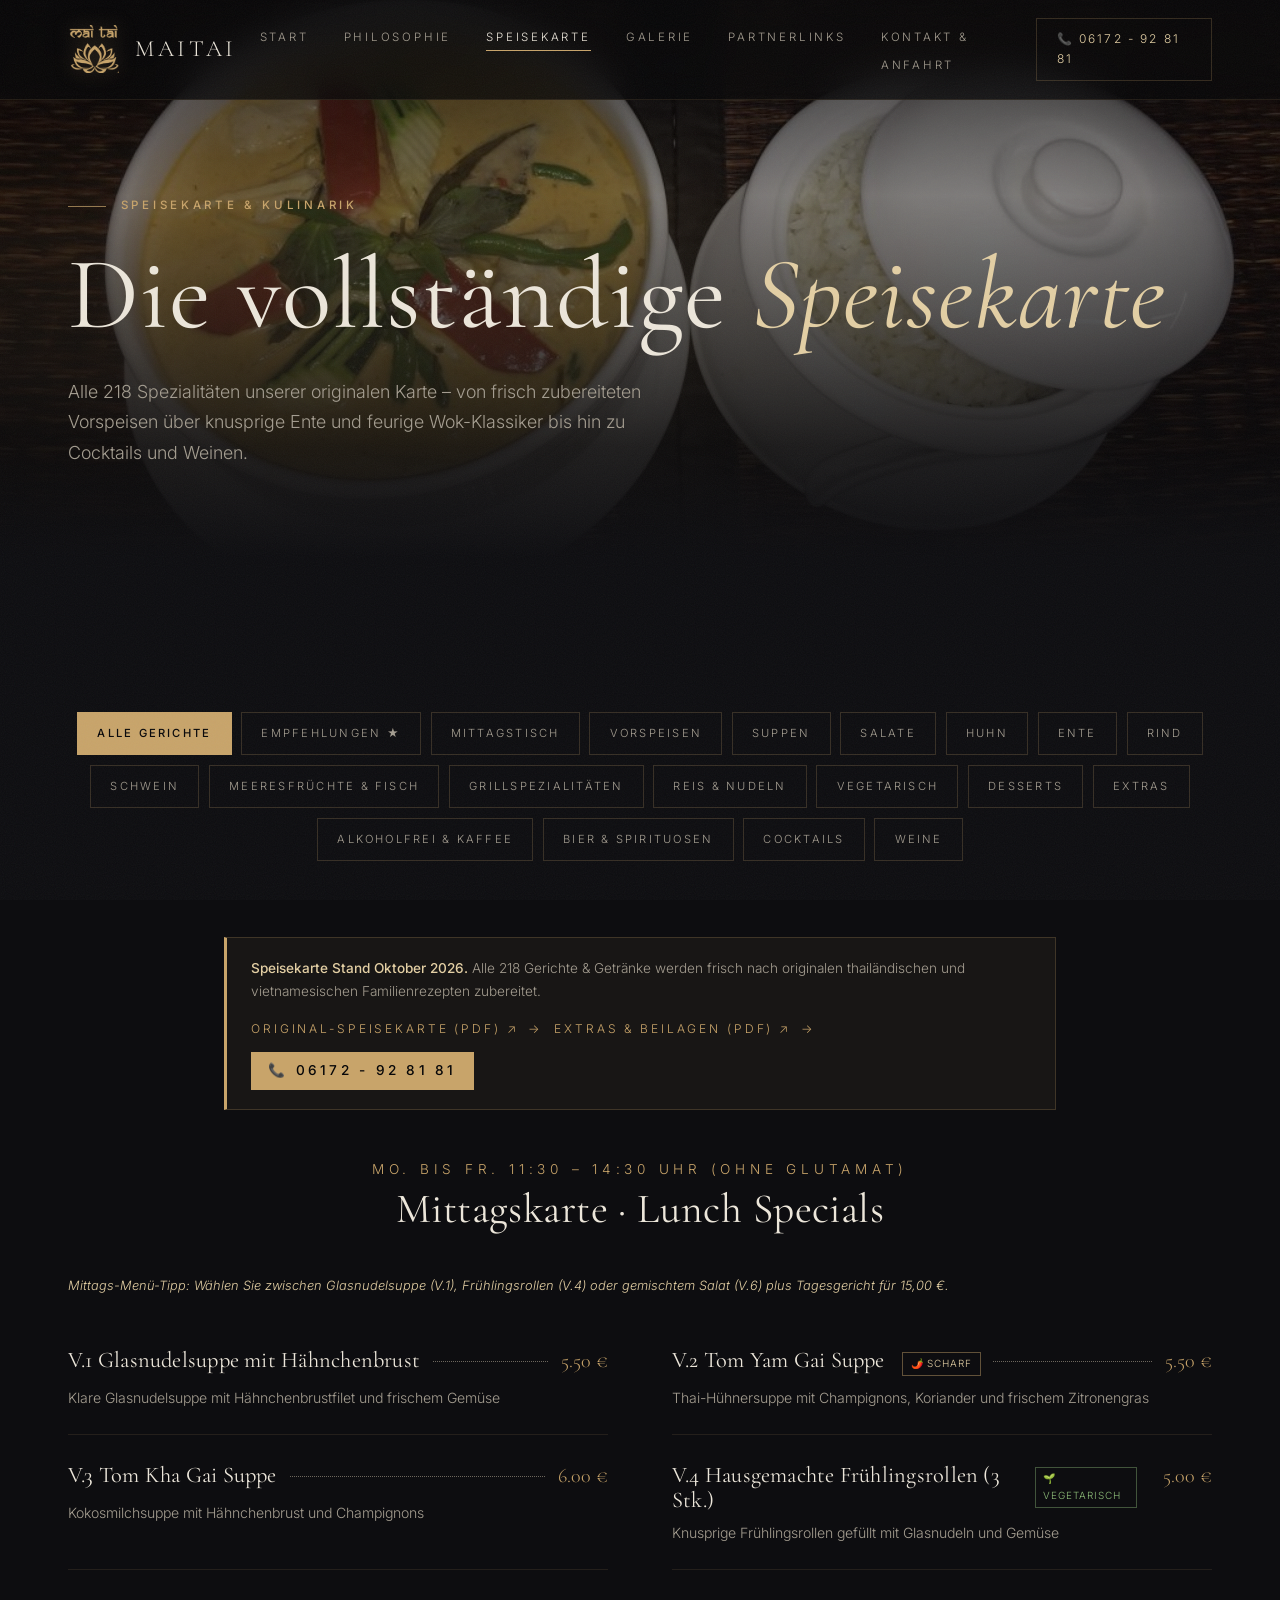
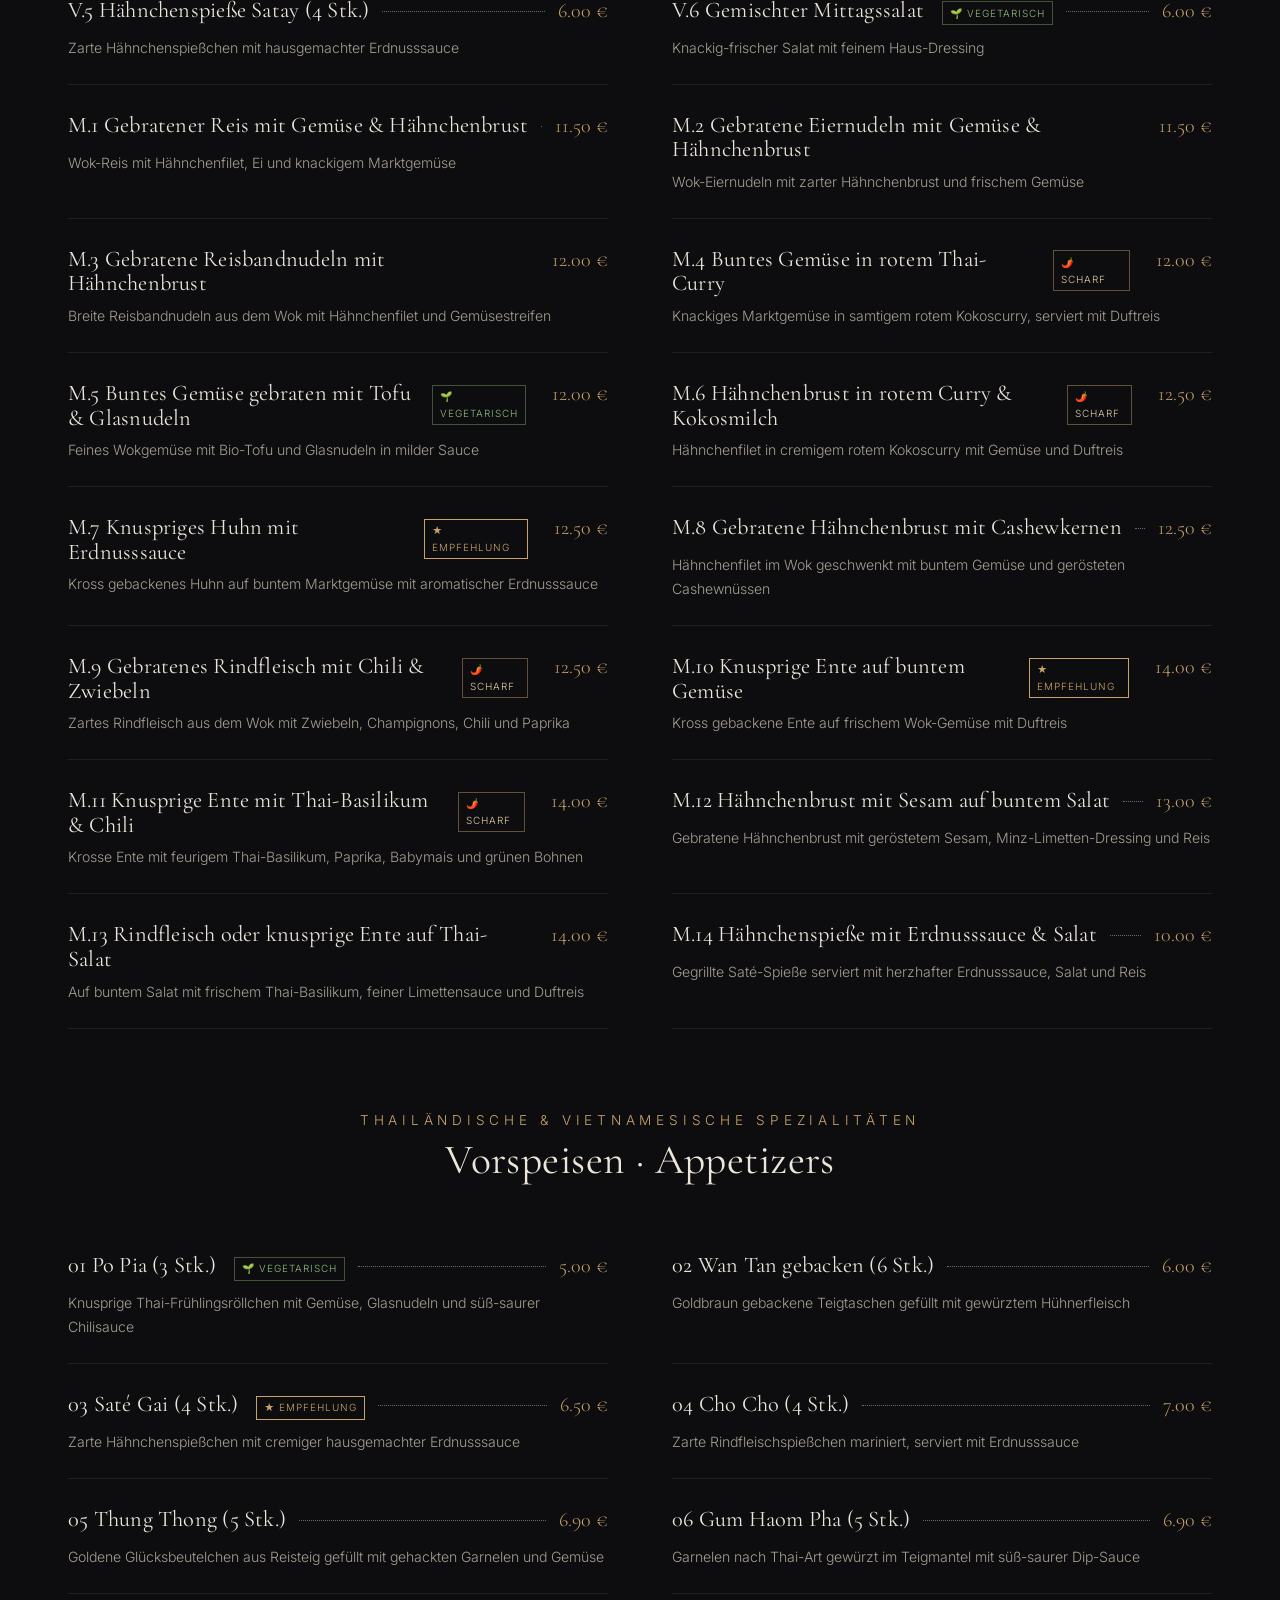
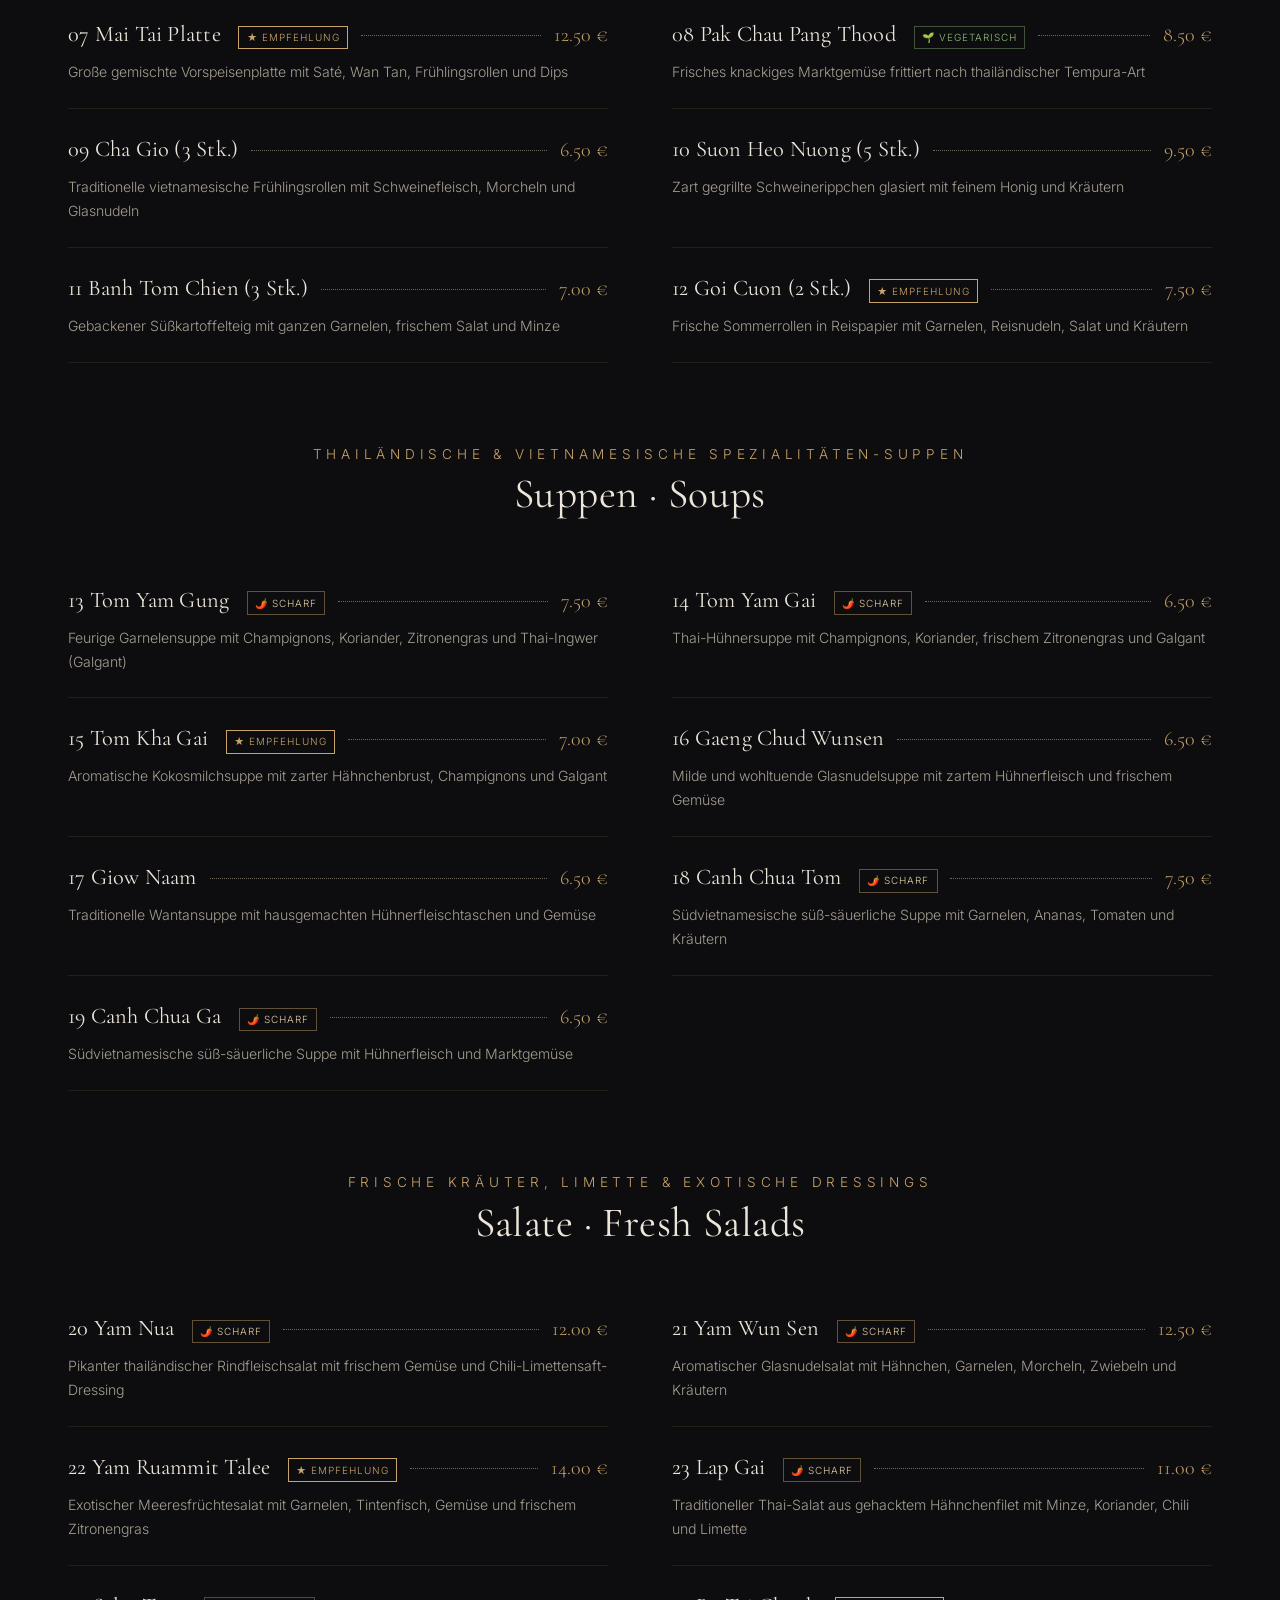
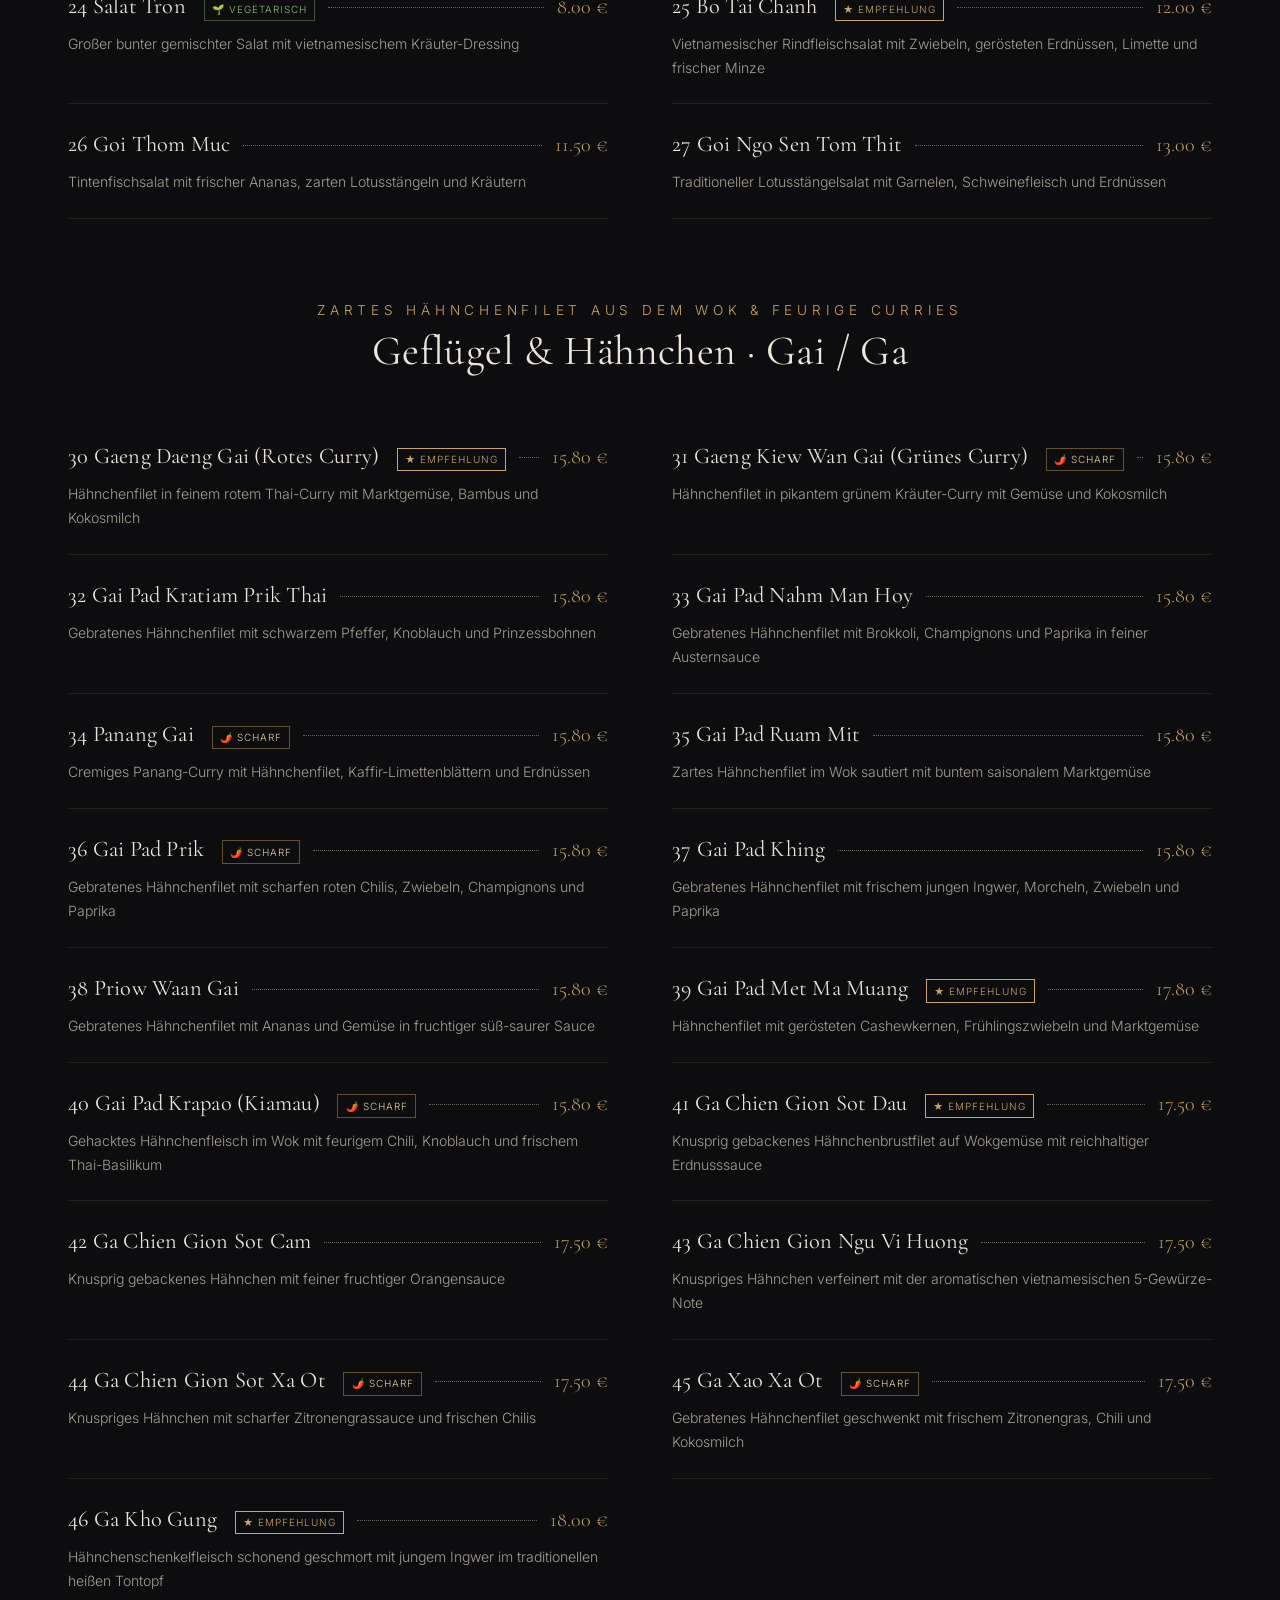
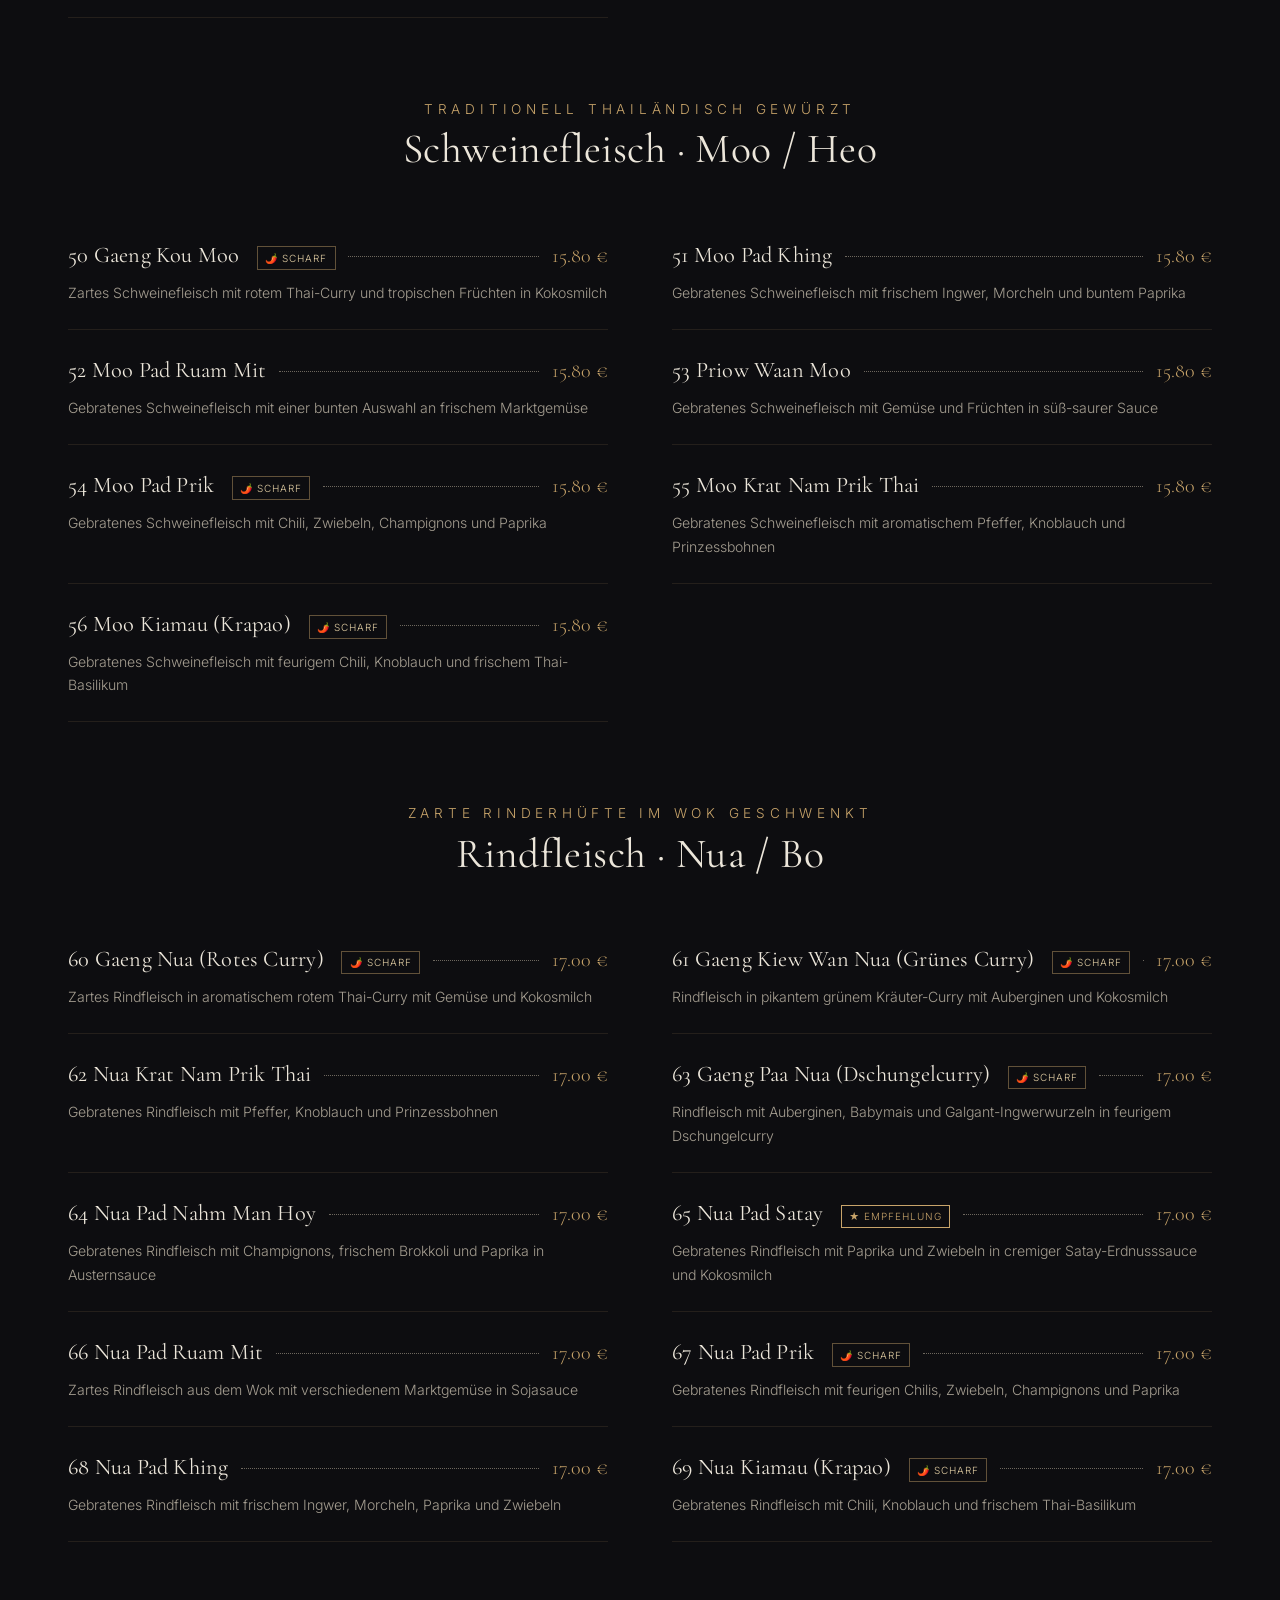
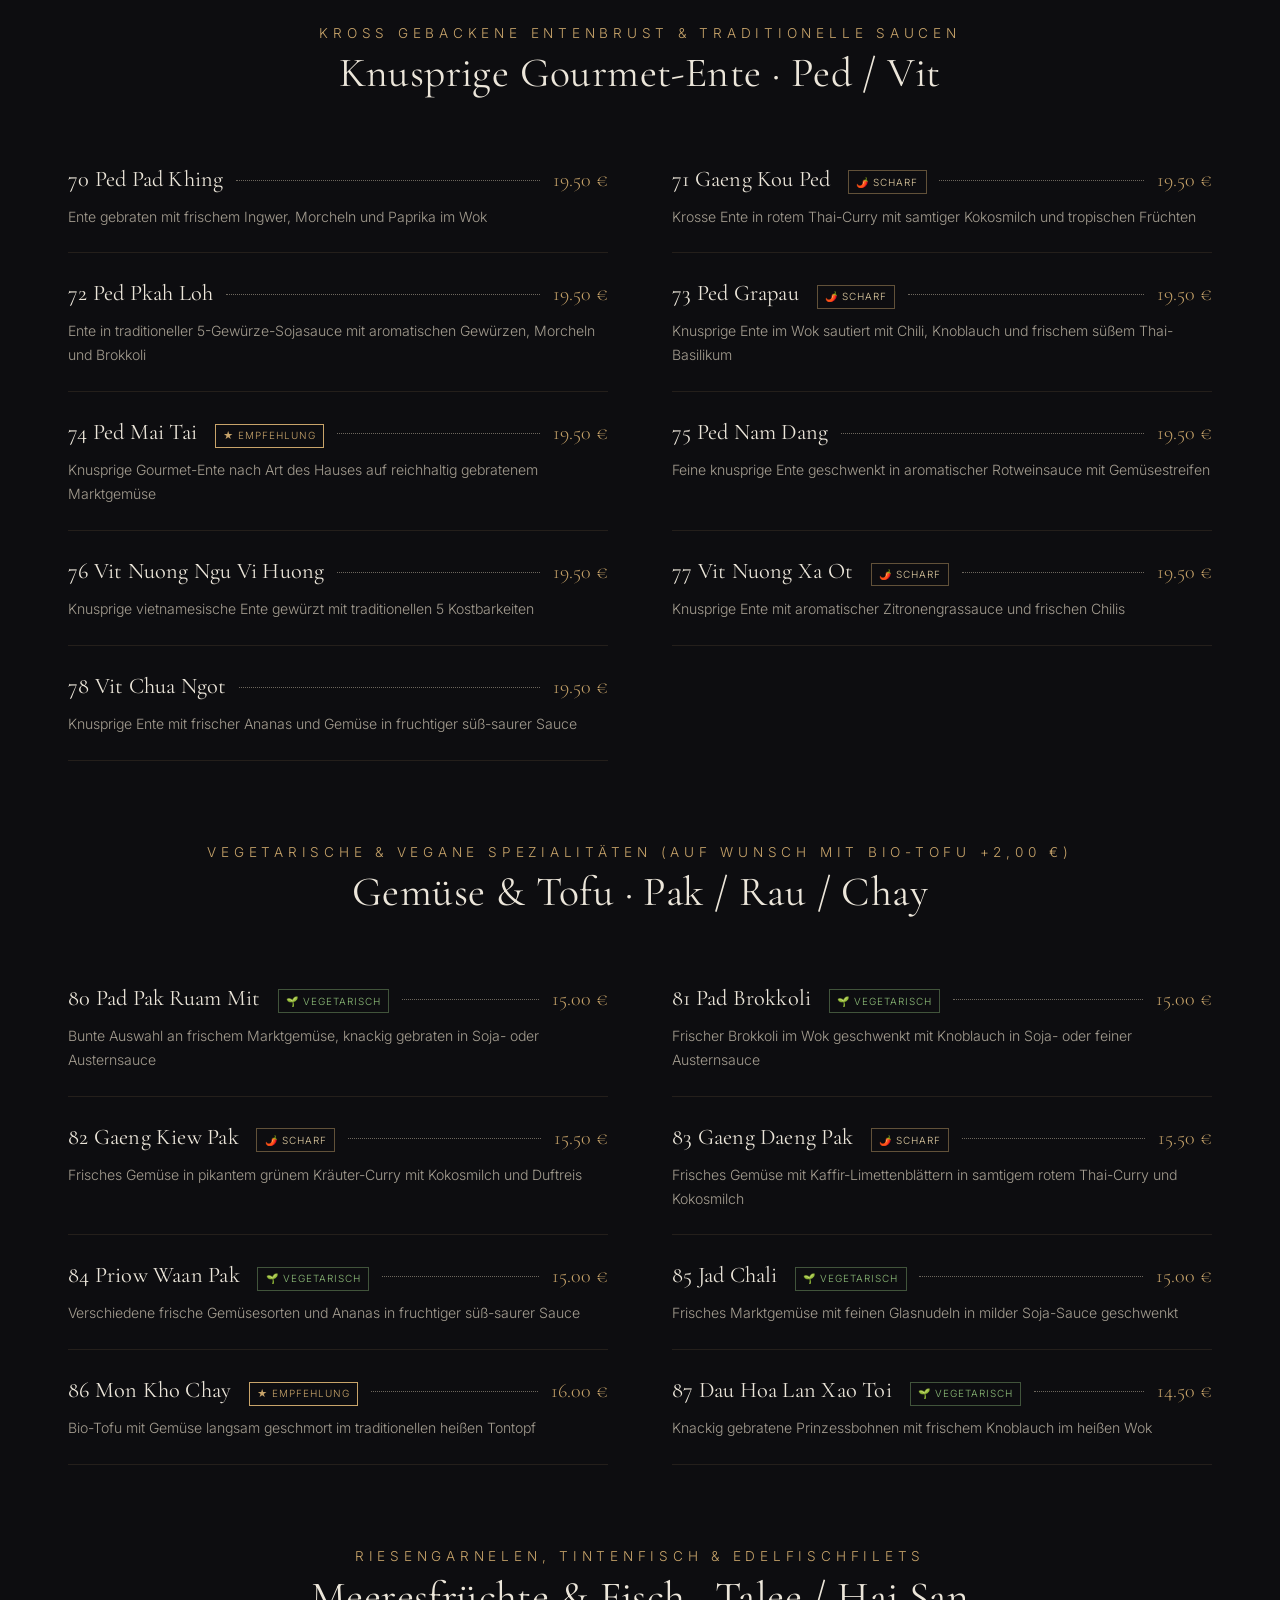
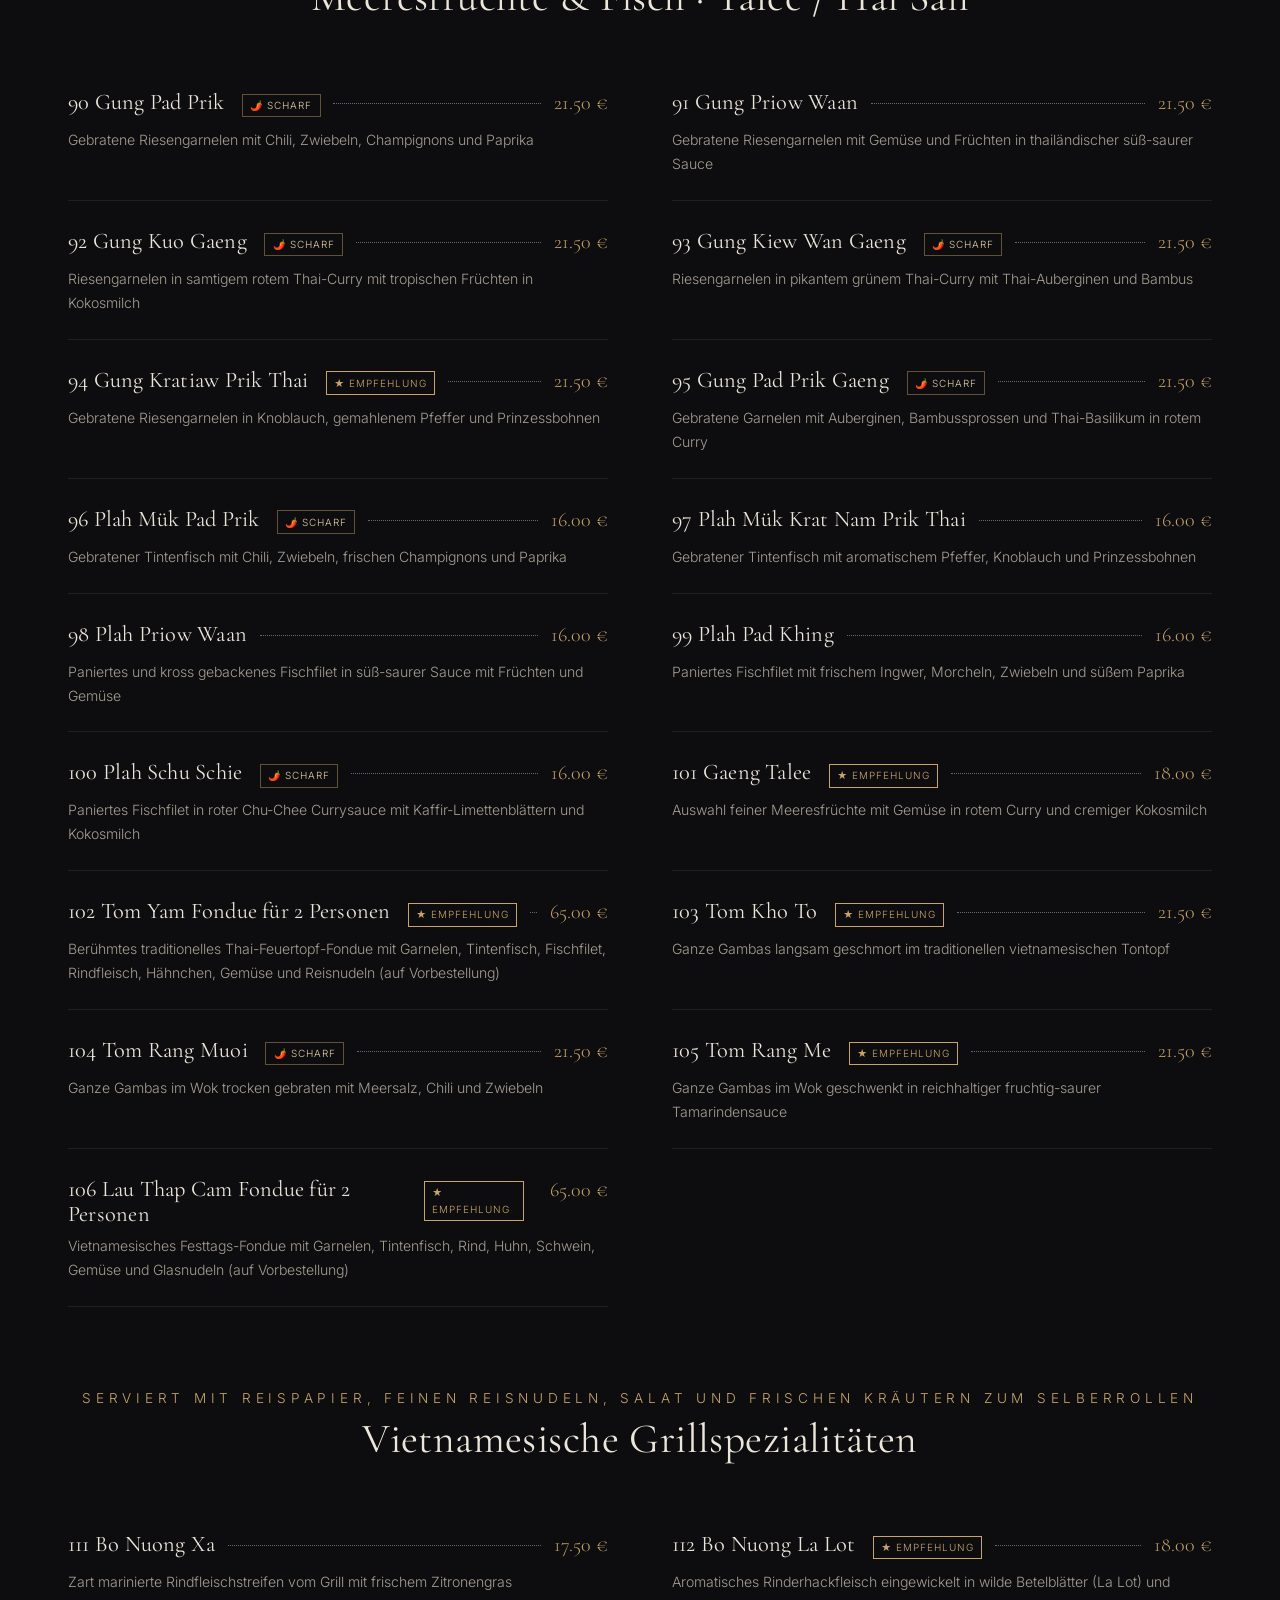
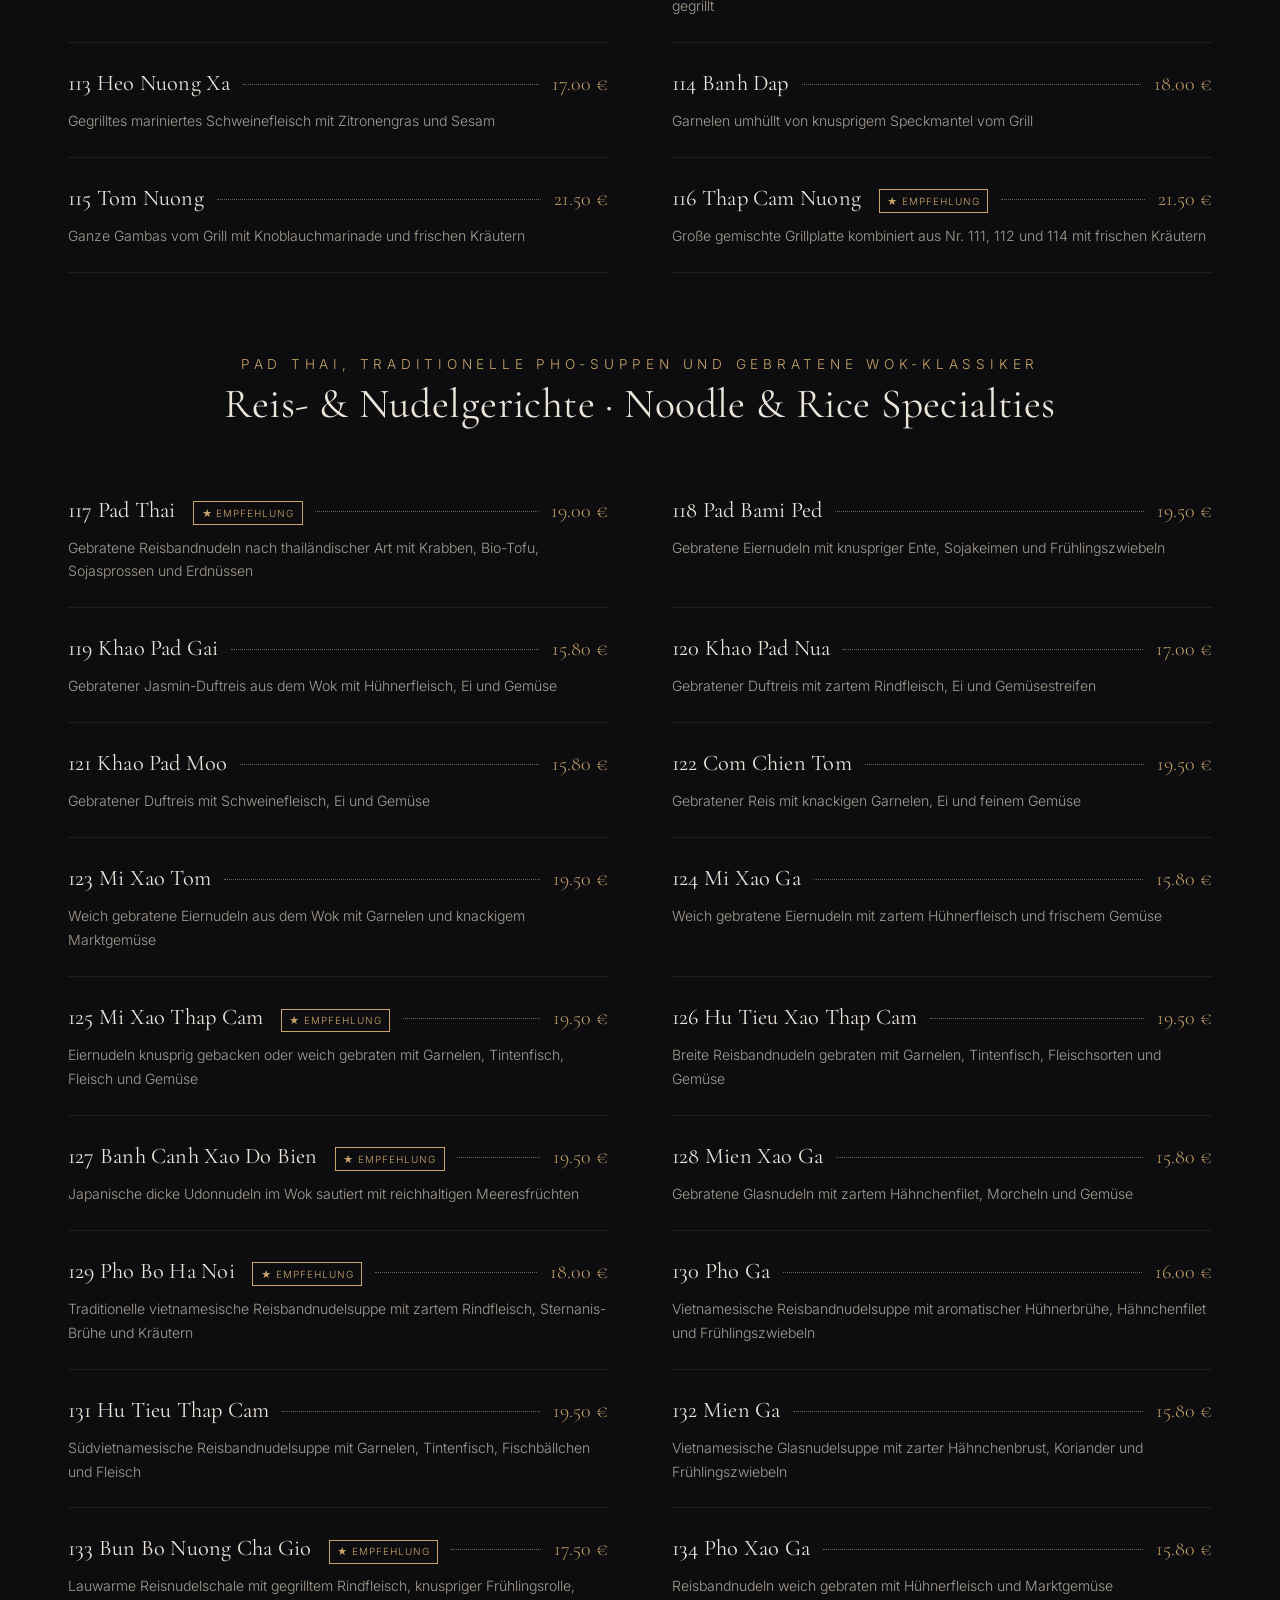
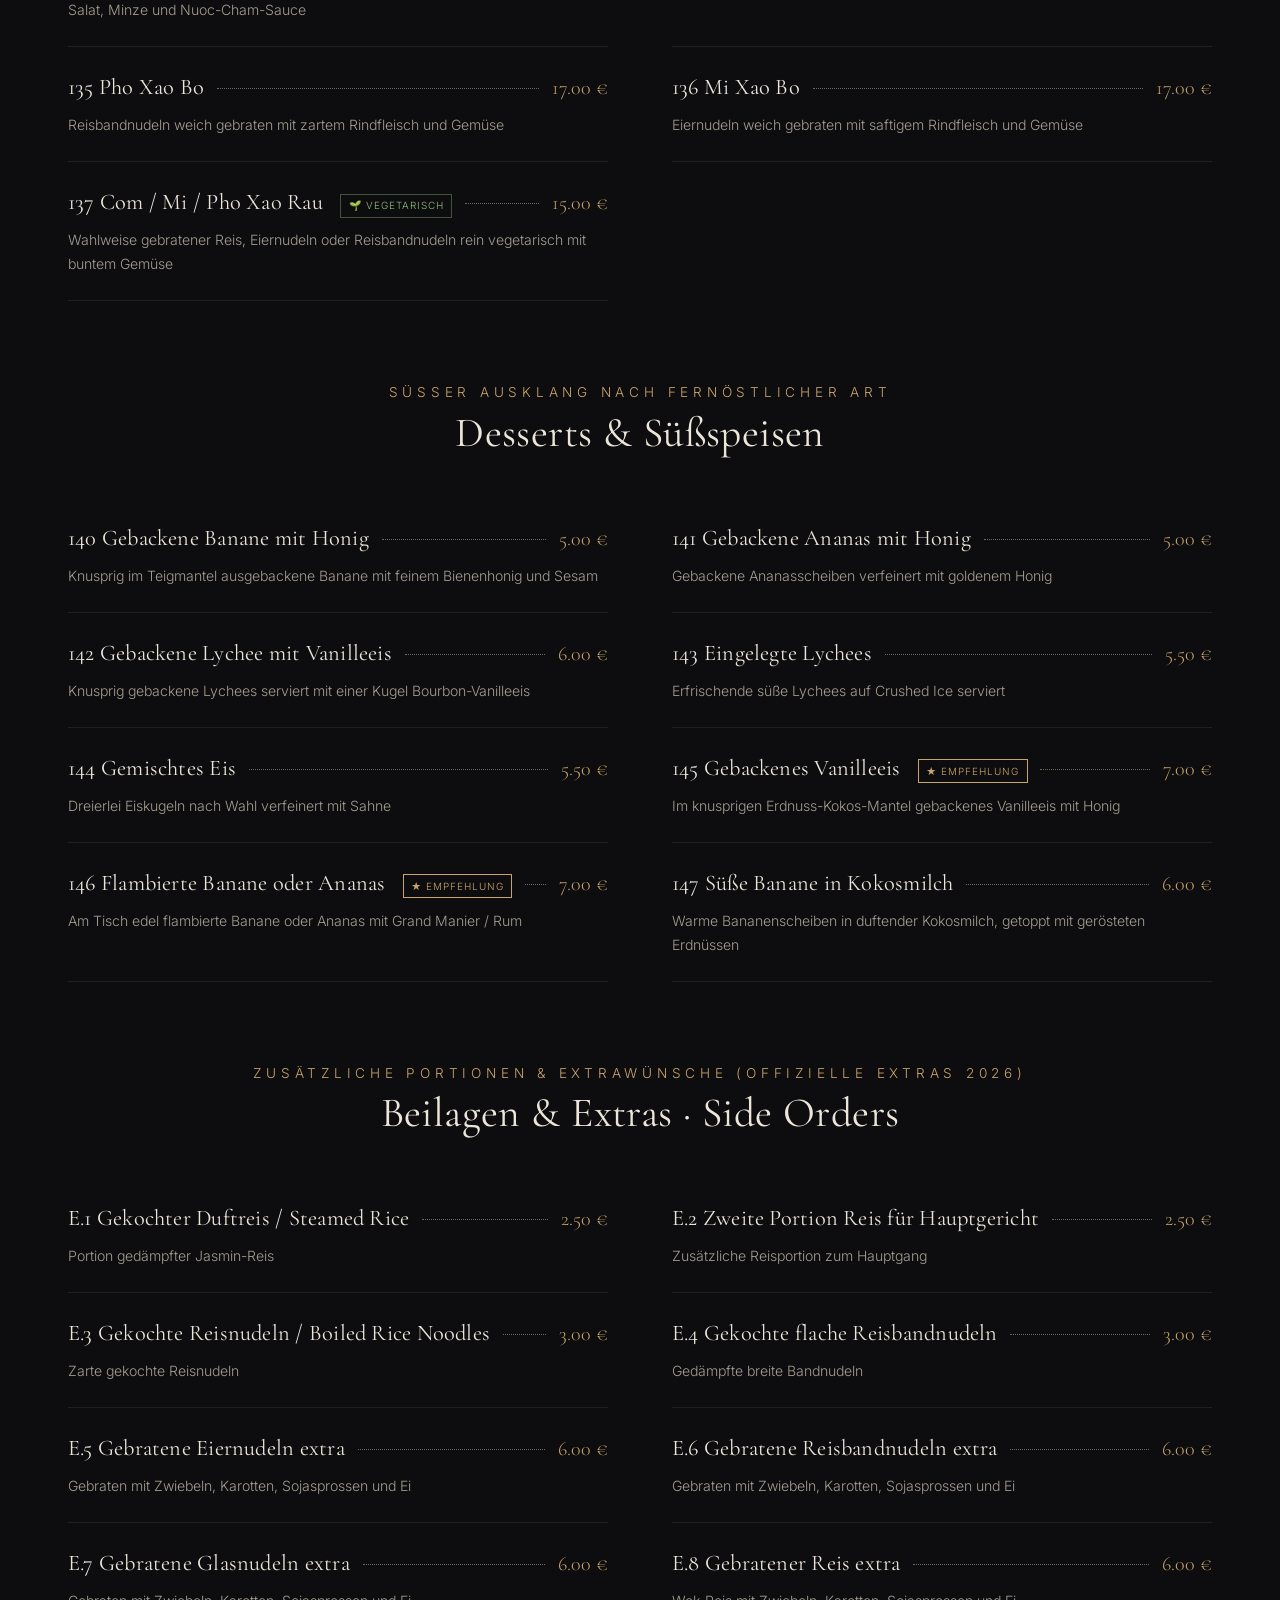
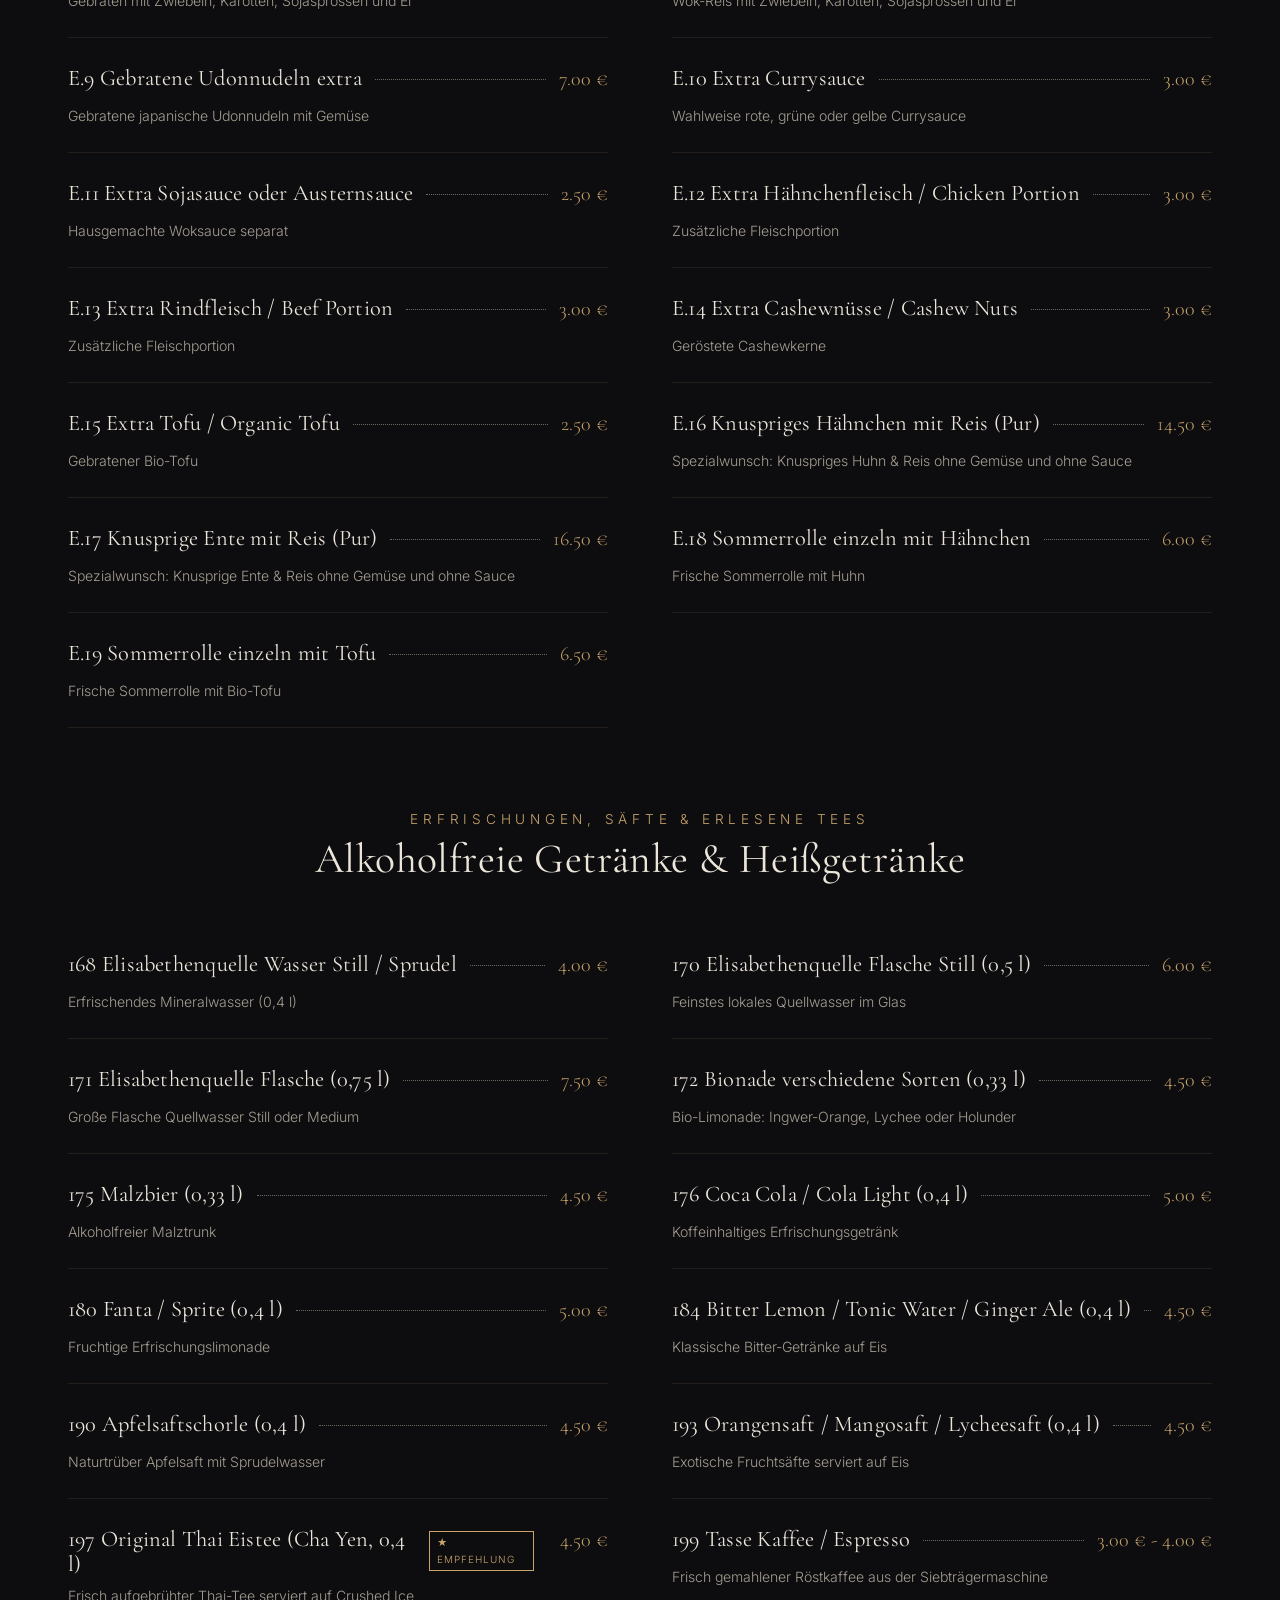
==== menu.html @ 3a426a62 "Add files via upload" ====
<!DOCTYPE html>
<html lang="de">
<head>
  <meta charset="UTF-8">
  <meta name="viewport" content="width=device-width, initial-scale=1">
  <title>Vollständige Speisekarte — MaiTai Restaurant Bad Homburg</title>
  <meta name="description" content="Offizielle, vollständige Speisekarte des Thai-Vietnam Restaurants MaiTai in Bad Homburg: Alle 218 Spezialitäten, Mittagskarte, Ente, Curries, Meeresfrüchte, Grillspezialitäten, Cocktails & Weine.">
  <link rel="preconnect" href="https://fonts.googleapis.com">
  <link rel="preconnect" href="https://fonts.gstatic.com" crossorigin>
  <link href="https://fonts.googleapis.com/css2?family=Cormorant+Garamond:ital,wght@0,400;0,500;1,400&family=Inter:wght@300;400;500&display=swap" rel="stylesheet">
  <link rel="stylesheet" href="assets/css/style.css">
</head>
<body data-page="menu">
  <header class="site-header" data-header></header>

  <main>
    <section class="hero hero--page">
      <div class="layer layer--img">
        <img src="assets/img/curry-rot.jpg" alt="Kulinarische Meisterwerke Restaurant MaiTai">
      </div>
      <div class="layer layer--shade"></div>
            <div class="container hero__content">
        <span class="eyebrow reveal">Speisekarte &amp; Kulinarik</span>
        <h1 class="display reveal reveal-d1">Die vollständige <span class="italic">Speisekarte</span></h1>
        <p class="lead reveal reveal-d2">Alle 218 Spezialitäten unserer originalen Karte – von frisch zubereiteten Vorspeisen über knusprige Ente und feurige Wok-Klassiker bis hin zu Cocktails und Weinen.</p>
      </div>
    </section>

    <section class="section">
      <div class="container">
        <!-- Filter Chips -->
        <div class="menu-filters reveal" role="group" aria-label="Kategoriefilter" style="overflow-x:auto;white-space:nowrap;padding-bottom:0.75rem">
          <button class="chip active" data-filter="all">Alle Gerichte</button>
          <button class="chip" data-filter="sig">Empfehlungen ★</button>
          <button class="chip" data-filter="lunch">Mittagstisch</button>
          <button class="chip" data-filter="starters">Vorspeisen</button>
          <button class="chip" data-filter="soups">Suppen</button>
          <button class="chip" data-filter="salads">Salate</button>
          <button class="chip" data-filter="chicken">Huhn</button>
          <button class="chip" data-filter="duck">Ente</button>
          <button class="chip" data-filter="beef">Rind</button>
          <button class="chip" data-filter="pork">Schwein</button>
          <button class="chip" data-filter="seafood">Meeresfrüchte & Fisch</button>
          <button class="chip" data-filter="grill">Grillspezialitäten</button>
          <button class="chip" data-filter="noodles_rice">Reis & Nudeln</button>
          <button class="chip" data-filter="veg">Vegetarisch</button>
          <button class="chip" data-filter="desserts">Desserts</button>
          <button class="chip" data-filter="extras">Extras</button>
          <button class="chip" data-filter="drinks">Alkoholfrei & Kaffee</button>
          <button class="chip" data-filter="beers_spirits">Bier & Spirituosen</button>
          <button class="chip" data-filter="cocktails">Cocktails</button>
          <button class="chip" data-filter="wines">Weine</button>
        </div>

        <!-- PDF Notice Banner -->
        <div class="notice reveal">
          <div>
            <strong>Speisekarte Stand Oktober 2026.</strong> Alle 218 Gerichte &amp; Getränke werden frisch nach originalen thailändischen und vietnamesischen Familienrezepten zubereitet.
          </div>
          <div style="display:flex;gap:0.75rem;flex-wrap:wrap">
            <a href="speisekarte/2026/Speisekarte-102026.pdf" target="_blank" rel="noopener" class="link-arrow">Original-Speisekarte (PDF) ↗</a>
            <a href="speisekarte/2026/Extras-102026.pdf" target="_blank" rel="noopener" class="link-arrow">Extras &amp; Beilagen (PDF) ↗</a>
            <a href="tel:+496172928181" class="btn btn--solid" style="padding:0.4rem 1rem;font-size:0.85rem">📞 06172 - 92 81 81</a>
          </div>
        </div>

        <!-- Mittagskarte · Lunch Specials -->
        <div class="menu-cat" data-cat="lunch">
          <div class="menu-cat__head reveal">
            <span class="cjk">Mo. bis Fr. 11:30 – 14:30 Uhr (ohne Glutamat)</span>
            <h3>Mittagskarte · Lunch Specials</h3>
          </div>
          <p class="note" style="margin-bottom:1.5rem;color:var(--gold-soft)">Mittags-Menü-Tipp: Wählen Sie zwischen Glasnudelsuppe (V.1), Frühlingsrollen (V.4) oder gemischtem Salat (V.6) plus Tagesgericht für 15,00 €.</p>
          <div class="menu-list">
            <div class="menu-item reveal" data-tags="lunch">
              <div class="menu-item__top">
                <h4><span class="dish-num">V.1</span> Glasnudelsuppe mit Hähnchenbrust</h4>
                
                <span class="menu-item__dots"></span>
                <span class="menu-item__price">5.50 €</span>
              </div>
              <p>Klare Glasnudelsuppe mit Hähnchenbrustfilet und frischem Gemüse</p>
            </div>
            <div class="menu-item reveal" data-tags="lunch spicy">
              <div class="menu-item__top">
                <h4><span class="dish-num">V.2</span> Tom Yam Gai Suppe</h4>
                <span class="tags"><span class="tag tag--spicy">🌶️ Scharf</span></span>
                <span class="menu-item__dots"></span>
                <span class="menu-item__price">5.50 €</span>
              </div>
              <p>Thai-Hühnersuppe mit Champignons, Koriander und frischem Zitronengras</p>
            </div>
            <div class="menu-item reveal" data-tags="lunch">
              <div class="menu-item__top">
                <h4><span class="dish-num">V.3</span> Tom Kha Gai Suppe</h4>
                
                <span class="menu-item__dots"></span>
                <span class="menu-item__price">6.00 €</span>
              </div>
              <p>Kokosmilchsuppe mit Hähnchenbrust und Champignons</p>
            </div>
            <div class="menu-item reveal" data-tags="lunch veg">
              <div class="menu-item__top">
                <h4><span class="dish-num">V.4</span> Hausgemachte Frühlingsrollen (3 Stk.)</h4>
                <span class="tags"><span class="tag tag--veg">🌱 Vegetarisch</span></span>
                <span class="menu-item__dots"></span>
                <span class="menu-item__price">5.00 €</span>
              </div>
              <p>Knusprige Frühlingsrollen gefüllt mit Glasnudeln und Gemüse</p>
            </div>
            <div class="menu-item reveal" data-tags="lunch">
              <div class="menu-item__top">
                <h4><span class="dish-num">V.5</span> Hähnchenspieße Satay (4 Stk.)</h4>
                
                <span class="menu-item__dots"></span>
                <span class="menu-item__price">6.00 €</span>
              </div>
              <p>Zarte Hähnchenspießchen mit hausgemachter Erdnusssauce</p>
            </div>
            <div class="menu-item reveal" data-tags="lunch veg">
              <div class="menu-item__top">
                <h4><span class="dish-num">V.6</span> Gemischter Mittagssalat</h4>
                <span class="tags"><span class="tag tag--veg">🌱 Vegetarisch</span></span>
                <span class="menu-item__dots"></span>
                <span class="menu-item__price">6.00 €</span>
              </div>
              <p>Knackig-frischer Salat mit feinem Haus-Dressing</p>
            </div>
            <div class="menu-item reveal" data-tags="lunch">
              <div class="menu-item__top">
                <h4><span class="dish-num">M.1</span> Gebratener Reis mit Gemüse & Hähnchenbrust</h4>
                
                <span class="menu-item__dots"></span>
                <span class="menu-item__price">11.50 €</span>
              </div>
              <p>Wok-Reis mit Hähnchenfilet, Ei und knackigem Marktgemüse</p>
            </div>
            <div class="menu-item reveal" data-tags="lunch">
              <div class="menu-item__top">
                <h4><span class="dish-num">M.2</span> Gebratene Eiernudeln mit Gemüse & Hähnchenbrust</h4>
                
                <span class="menu-item__dots"></span>
                <span class="menu-item__price">11.50 €</span>
              </div>
              <p>Wok-Eiernudeln mit zarter Hähnchenbrust und frischem Gemüse</p>
            </div>
            <div class="menu-item reveal" data-tags="lunch">
              <div class="menu-item__top">
                <h4><span class="dish-num">M.3</span> Gebratene Reisbandnudeln mit Hähnchenbrust</h4>
                
                <span class="menu-item__dots"></span>
                <span class="menu-item__price">12.00 €</span>
              </div>
              <p>Breite Reisbandnudeln aus dem Wok mit Hähnchenfilet und Gemüsestreifen</p>
            </div>
            <div class="menu-item reveal" data-tags="lunch veg spicy">
              <div class="menu-item__top">
                <h4><span class="dish-num">M.4</span> Buntes Gemüse in rotem Thai-Curry</h4>
                <span class="tags"><span class="tag tag--spicy">🌶️ Scharf</span></span>
                <span class="menu-item__dots"></span>
                <span class="menu-item__price">12.00 €</span>
              </div>
              <p>Knackiges Marktgemüse in samtigem rotem Kokoscurry, serviert mit Duftreis</p>
            </div>
            <div class="menu-item reveal" data-tags="lunch veg">
              <div class="menu-item__top">
                <h4><span class="dish-num">M.5</span> Buntes Gemüse gebraten mit Tofu & Glasnudeln</h4>
                <span class="tags"><span class="tag tag--veg">🌱 Vegetarisch</span></span>
                <span class="menu-item__dots"></span>
                <span class="menu-item__price">12.00 €</span>
              </div>
              <p>Feines Wokgemüse mit Bio-Tofu und Glasnudeln in milder Sauce</p>
            </div>
            <div class="menu-item reveal" data-tags="lunch spicy">
              <div class="menu-item__top">
                <h4><span class="dish-num">M.6</span> Hähnchenbrust in rotem Curry & Kokosmilch</h4>
                <span class="tags"><span class="tag tag--spicy">🌶️ Scharf</span></span>
                <span class="menu-item__dots"></span>
                <span class="menu-item__price">12.50 €</span>
              </div>
              <p>Hähnchenfilet in cremigem rotem Kokoscurry mit Gemüse und Duftreis</p>
            </div>
            <div class="menu-item reveal" data-tags="lunch sig">
              <div class="menu-item__top">
                <h4><span class="dish-num">M.7</span> Knuspriges Huhn mit Erdnusssauce</h4>
                <span class="tags"><span class="tag tag--sig">★ Empfehlung</span></span>
                <span class="menu-item__dots"></span>
                <span class="menu-item__price">12.50 €</span>
              </div>
              <p>Kross gebackenes Huhn auf buntem Marktgemüse mit aromatischer Erdnusssauce</p>
            </div>
            <div class="menu-item reveal" data-tags="lunch">
              <div class="menu-item__top">
                <h4><span class="dish-num">M.8</span> Gebratene Hähnchenbrust mit Cashewkernen</h4>
                
                <span class="menu-item__dots"></span>
                <span class="menu-item__price">12.50 €</span>
              </div>
              <p>Hähnchenfilet im Wok geschwenkt mit buntem Gemüse und gerösteten Cashewnüssen</p>
            </div>
            <div class="menu-item reveal" data-tags="lunch spicy">
              <div class="menu-item__top">
                <h4><span class="dish-num">M.9</span> Gebratenes Rindfleisch mit Chili & Zwiebeln</h4>
                <span class="tags"><span class="tag tag--spicy">🌶️ Scharf</span></span>
                <span class="menu-item__dots"></span>
                <span class="menu-item__price">12.50 €</span>
              </div>
              <p>Zartes Rindfleisch aus dem Wok mit Zwiebeln, Champignons, Chili und Paprika</p>
            </div>
            <div class="menu-item reveal" data-tags="lunch sig">
              <div class="menu-item__top">
                <h4><span class="dish-num">M.10</span> Knusprige Ente auf buntem Gemüse</h4>
                <span class="tags"><span class="tag tag--sig">★ Empfehlung</span></span>
                <span class="menu-item__dots"></span>
                <span class="menu-item__price">14.00 €</span>
              </div>
              <p>Kross gebackene Ente auf frischem Wok-Gemüse mit Duftreis</p>
            </div>
            <div class="menu-item reveal" data-tags="lunch spicy">
              <div class="menu-item__top">
                <h4><span class="dish-num">M.11</span> Knusprige Ente mit Thai-Basilikum & Chili</h4>
                <span class="tags"><span class="tag tag--spicy">🌶️ Scharf</span></span>
                <span class="menu-item__dots"></span>
                <span class="menu-item__price">14.00 €</span>
              </div>
              <p>Krosse Ente mit feurigem Thai-Basilikum, Paprika, Babymais und grünen Bohnen</p>
            </div>
            <div class="menu-item reveal" data-tags="lunch">
              <div class="menu-item__top">
                <h4><span class="dish-num">M.12</span> Hähnchenbrust mit Sesam auf buntem Salat</h4>
                
                <span class="menu-item__dots"></span>
                <span class="menu-item__price">13.00 €</span>
              </div>
              <p>Gebratene Hähnchenbrust mit geröstetem Sesam, Minz-Limetten-Dressing und Reis</p>
            </div>
            <div class="menu-item reveal" data-tags="lunch">
              <div class="menu-item__top">
                <h4><span class="dish-num">M.13</span> Rindfleisch oder knusprige Ente auf Thai-Salat</h4>
                
                <span class="menu-item__dots"></span>
                <span class="menu-item__price">14.00 €</span>
              </div>
              <p>Auf buntem Salat mit frischem Thai-Basilikum, feiner Limettensauce und Duftreis</p>
            </div>
            <div class="menu-item reveal" data-tags="lunch">
              <div class="menu-item__top">
                <h4><span class="dish-num">M.14</span> Hähnchenspieße mit Erdnusssauce & Salat</h4>
                
                <span class="menu-item__dots"></span>
                <span class="menu-item__price">10.00 €</span>
              </div>
              <p>Gegrillte Saté-Spieße serviert mit herzhafter Erdnusssauce, Salat und Reis</p>
            </div>
          </div>
        </div>

        <!-- Vorspeisen · Appetizers -->
        <div class="menu-cat" data-cat="starters">
          <div class="menu-cat__head reveal">
            <span class="cjk">Thailändische & vietnamesische Spezialitäten</span>
            <h3>Vorspeisen · Appetizers</h3>
          </div>
          
          <div class="menu-list">
            <div class="menu-item reveal" data-tags="starters veg">
              <div class="menu-item__top">
                <h4><span class="dish-num">01</span> Po Pia (3 Stk.)</h4>
                <span class="tags"><span class="tag tag--veg">🌱 Vegetarisch</span></span>
                <span class="menu-item__dots"></span>
                <span class="menu-item__price">5.00 €</span>
              </div>
              <p>Knusprige Thai-Frühlingsröllchen mit Gemüse, Glasnudeln und süß-saurer Chilisauce</p>
            </div>
            <div class="menu-item reveal" data-tags="starters">
              <div class="menu-item__top">
                <h4><span class="dish-num">02</span> Wan Tan gebacken (6 Stk.)</h4>
                
                <span class="menu-item__dots"></span>
                <span class="menu-item__price">6.00 €</span>
              </div>
              <p>Goldbraun gebackene Teigtaschen gefüllt mit gewürztem Hühnerfleisch</p>
            </div>
            <div class="menu-item reveal" data-tags="starters sig">
              <div class="menu-item__top">
                <h4><span class="dish-num">03</span> Saté Gai (4 Stk.)</h4>
                <span class="tags"><span class="tag tag--sig">★ Empfehlung</span></span>
                <span class="menu-item__dots"></span>
                <span class="menu-item__price">6.50 €</span>
              </div>
              <p>Zarte Hähnchenspießchen mit cremiger hausgemachter Erdnusssauce</p>
            </div>
            <div class="menu-item reveal" data-tags="starters">
              <div class="menu-item__top">
                <h4><span class="dish-num">04</span> Cho Cho (4 Stk.)</h4>
                
                <span class="menu-item__dots"></span>
                <span class="menu-item__price">7.00 €</span>
              </div>
              <p>Zarte Rindfleischspießchen mariniert, serviert mit Erdnusssauce</p>
            </div>
            <div class="menu-item reveal" data-tags="starters">
              <div class="menu-item__top">
                <h4><span class="dish-num">05</span> Thung Thong (5 Stk.)</h4>
                
                <span class="menu-item__dots"></span>
                <span class="menu-item__price">6.90 €</span>
              </div>
              <p>Goldene Glücksbeutelchen aus Reisteig gefüllt mit gehackten Garnelen und Gemüse</p>
            </div>
            <div class="menu-item reveal" data-tags="starters">
              <div class="menu-item__top">
                <h4><span class="dish-num">06</span> Gum Haom Pha (5 Stk.)</h4>
                
                <span class="menu-item__dots"></span>
                <span class="menu-item__price">6.90 €</span>
              </div>
              <p>Garnelen nach Thai-Art gewürzt im Teigmantel mit süß-saurer Dip-Sauce</p>
            </div>
            <div class="menu-item reveal" data-tags="starters sig">
              <div class="menu-item__top">
                <h4><span class="dish-num">07</span> Mai Tai Platte</h4>
                <span class="tags"><span class="tag tag--sig">★ Empfehlung</span></span>
                <span class="menu-item__dots"></span>
                <span class="menu-item__price">12.50 €</span>
              </div>
              <p>Große gemischte Vorspeisenplatte mit Saté, Wan Tan, Frühlingsrollen und Dips</p>
            </div>
            <div class="menu-item reveal" data-tags="starters veg">
              <div class="menu-item__top">
                <h4><span class="dish-num">08</span> Pak Chau Pang Thood</h4>
                <span class="tags"><span class="tag tag--veg">🌱 Vegetarisch</span></span>
                <span class="menu-item__dots"></span>
                <span class="menu-item__price">8.50 €</span>
              </div>
              <p>Frisches knackiges Marktgemüse frittiert nach thailändischer Tempura-Art</p>
            </div>
            <div class="menu-item reveal" data-tags="starters">
              <div class="menu-item__top">
                <h4><span class="dish-num">09</span> Cha Gio (3 Stk.)</h4>
                
                <span class="menu-item__dots"></span>
                <span class="menu-item__price">6.50 €</span>
              </div>
              <p>Traditionelle vietnamesische Frühlingsrollen mit Schweinefleisch, Morcheln und Glasnudeln</p>
            </div>
            <div class="menu-item reveal" data-tags="starters">
              <div class="menu-item__top">
                <h4><span class="dish-num">10</span> Suon Heo Nuong (5 Stk.)</h4>
                
                <span class="menu-item__dots"></span>
                <span class="menu-item__price">9.50 €</span>
              </div>
              <p>Zart gegrillte Schweinerippchen glasiert mit feinem Honig und Kräutern</p>
            </div>
            <div class="menu-item reveal" data-tags="starters">
              <div class="menu-item__top">
                <h4><span class="dish-num">11</span> Banh Tom Chien (3 Stk.)</h4>
                
                <span class="menu-item__dots"></span>
                <span class="menu-item__price">7.00 €</span>
              </div>
              <p>Gebackener Süßkartoffelteig mit ganzen Garnelen, frischem Salat und Minze</p>
            </div>
            <div class="menu-item reveal" data-tags="starters sig">
              <div class="menu-item__top">
                <h4><span class="dish-num">12</span> Goi Cuon (2 Stk.)</h4>
                <span class="tags"><span class="tag tag--sig">★ Empfehlung</span></span>
                <span class="menu-item__dots"></span>
                <span class="menu-item__price">7.50 €</span>
              </div>
              <p>Frische Sommerrollen in Reispapier mit Garnelen, Reisnudeln, Salat und Kräutern</p>
            </div>
          </div>
        </div>

        <!-- Suppen · Soups -->
        <div class="menu-cat" data-cat="soups">
          <div class="menu-cat__head reveal">
            <span class="cjk">Thailändische & vietnamesische Spezialitäten-Suppen</span>
            <h3>Suppen · Soups</h3>
          </div>
          
          <div class="menu-list">
            <div class="menu-item reveal" data-tags="soups spicy">
              <div class="menu-item__top">
                <h4><span class="dish-num">13</span> Tom Yam Gung</h4>
                <span class="tags"><span class="tag tag--spicy">🌶️ Scharf</span></span>
                <span class="menu-item__dots"></span>
                <span class="menu-item__price">7.50 €</span>
              </div>
              <p>Feurige Garnelensuppe mit Champignons, Koriander, Zitronengras und Thai-Ingwer (Galgant)</p>
            </div>
            <div class="menu-item reveal" data-tags="soups spicy">
              <div class="menu-item__top">
                <h4><span class="dish-num">14</span> Tom Yam Gai</h4>
                <span class="tags"><span class="tag tag--spicy">🌶️ Scharf</span></span>
                <span class="menu-item__dots"></span>
                <span class="menu-item__price">6.50 €</span>
              </div>
              <p>Thai-Hühnersuppe mit Champignons, Koriander, frischem Zitronengras und Galgant</p>
            </div>
            <div class="menu-item reveal" data-tags="soups sig">
              <div class="menu-item__top">
                <h4><span class="dish-num">15</span> Tom Kha Gai</h4>
                <span class="tags"><span class="tag tag--sig">★ Empfehlung</span></span>
                <span class="menu-item__dots"></span>
                <span class="menu-item__price">7.00 €</span>
              </div>
              <p>Aromatische Kokosmilchsuppe mit zarter Hähnchenbrust, Champignons und Galgant</p>
            </div>
            <div class="menu-item reveal" data-tags="soups">
              <div class="menu-item__top">
                <h4><span class="dish-num">16</span> Gaeng Chud Wunsen</h4>
                
                <span class="menu-item__dots"></span>
                <span class="menu-item__price">6.50 €</span>
              </div>
              <p>Milde und wohltuende Glasnudelsuppe mit zartem Hühnerfleisch und frischem Gemüse</p>
            </div>
            <div class="menu-item reveal" data-tags="soups">
              <div class="menu-item__top">
                <h4><span class="dish-num">17</span> Giow Naam</h4>
                
                <span class="menu-item__dots"></span>
                <span class="menu-item__price">6.50 €</span>
              </div>
              <p>Traditionelle Wantansuppe mit hausgemachten Hühnerfleischtaschen und Gemüse</p>
            </div>
            <div class="menu-item reveal" data-tags="soups spicy">
              <div class="menu-item__top">
                <h4><span class="dish-num">18</span> Canh Chua Tom</h4>
                <span class="tags"><span class="tag tag--spicy">🌶️ Scharf</span></span>
                <span class="menu-item__dots"></span>
                <span class="menu-item__price">7.50 €</span>
              </div>
              <p>Südvietnamesische süß-säuerliche Suppe mit Garnelen, Ananas, Tomaten und Kräutern</p>
            </div>
            <div class="menu-item reveal" data-tags="soups spicy">
              <div class="menu-item__top">
                <h4><span class="dish-num">19</span> Canh Chua Ga</h4>
                <span class="tags"><span class="tag tag--spicy">🌶️ Scharf</span></span>
                <span class="menu-item__dots"></span>
                <span class="menu-item__price">6.50 €</span>
              </div>
              <p>Südvietnamesische süß-säuerliche Suppe mit Hühnerfleisch und Marktgemüse</p>
            </div>
          </div>
        </div>

        <!-- Salate · Fresh Salads -->
        <div class="menu-cat" data-cat="salads">
          <div class="menu-cat__head reveal">
            <span class="cjk">Frische Kräuter, Limette & exotische Dressings</span>
            <h3>Salate · Fresh Salads</h3>
          </div>
          
          <div class="menu-list">
            <div class="menu-item reveal" data-tags="salads spicy">
              <div class="menu-item__top">
                <h4><span class="dish-num">20</span> Yam Nua</h4>
                <span class="tags"><span class="tag tag--spicy">🌶️ Scharf</span></span>
                <span class="menu-item__dots"></span>
                <span class="menu-item__price">12.00 €</span>
              </div>
              <p>Pikanter thailändischer Rindfleischsalat mit frischem Gemüse und Chili-Limettensaft-Dressing</p>
            </div>
            <div class="menu-item reveal" data-tags="salads spicy">
              <div class="menu-item__top">
                <h4><span class="dish-num">21</span> Yam Wun Sen</h4>
                <span class="tags"><span class="tag tag--spicy">🌶️ Scharf</span></span>
                <span class="menu-item__dots"></span>
                <span class="menu-item__price">12.50 €</span>
              </div>
              <p>Aromatischer Glasnudelsalat mit Hähnchen, Garnelen, Morcheln, Zwiebeln und Kräutern</p>
            </div>
            <div class="menu-item reveal" data-tags="salads spicy sig">
              <div class="menu-item__top">
                <h4><span class="dish-num">22</span> Yam Ruammit Talee</h4>
                <span class="tags"><span class="tag tag--sig">★ Empfehlung</span></span>
                <span class="menu-item__dots"></span>
                <span class="menu-item__price">14.00 €</span>
              </div>
              <p>Exotischer Meeresfrüchtesalat mit Garnelen, Tintenfisch, Gemüse und frischem Zitronengras</p>
            </div>
            <div class="menu-item reveal" data-tags="salads spicy">
              <div class="menu-item__top">
                <h4><span class="dish-num">23</span> Lap Gai</h4>
                <span class="tags"><span class="tag tag--spicy">🌶️ Scharf</span></span>
                <span class="menu-item__dots"></span>
                <span class="menu-item__price">11.00 €</span>
              </div>
              <p>Traditioneller Thai-Salat aus gehacktem Hähnchenfilet mit Minze, Koriander, Chili und Limette</p>
            </div>
            <div class="menu-item reveal" data-tags="salads veg">
              <div class="menu-item__top">
                <h4><span class="dish-num">24</span> Salat Tron</h4>
                <span class="tags"><span class="tag tag--veg">🌱 Vegetarisch</span></span>
                <span class="menu-item__dots"></span>
                <span class="menu-item__price">8.00 €</span>
              </div>
              <p>Großer bunter gemischter Salat mit vietnamesischem Kräuter-Dressing</p>
            </div>
            <div class="menu-item reveal" data-tags="salads sig">
              <div class="menu-item__top">
                <h4><span class="dish-num">25</span> Bo Tai Chanh</h4>
                <span class="tags"><span class="tag tag--sig">★ Empfehlung</span></span>
                <span class="menu-item__dots"></span>
                <span class="menu-item__price">12.00 €</span>
              </div>
              <p>Vietnamesischer Rindfleischsalat mit Zwiebeln, gerösteten Erdnüssen, Limette und frischer Minze</p>
            </div>
            <div class="menu-item reveal" data-tags="salads">
              <div class="menu-item__top">
                <h4><span class="dish-num">26</span> Goi Thom Muc</h4>
                
                <span class="menu-item__dots"></span>
                <span class="menu-item__price">11.50 €</span>
              </div>
              <p>Tintenfischsalat mit frischer Ananas, zarten Lotusstängeln und Kräutern</p>
            </div>
            <div class="menu-item reveal" data-tags="salads">
              <div class="menu-item__top">
                <h4><span class="dish-num">27</span> Goi Ngo Sen Tom Thit</h4>
                
                <span class="menu-item__dots"></span>
                <span class="menu-item__price">13.00 €</span>
              </div>
              <p>Traditioneller Lotusstängelsalat mit Garnelen, Schweinefleisch und Erdnüssen</p>
            </div>
          </div>
        </div>

        <!-- Geflügel & Hähnchen · Gai / Ga -->
        <div class="menu-cat" data-cat="chicken">
          <div class="menu-cat__head reveal">
            <span class="cjk">Zartes Hähnchenfilet aus dem Wok & feurige Curries</span>
            <h3>Geflügel & Hähnchen · Gai / Ga</h3>
          </div>
          
          <div class="menu-list">
            <div class="menu-item reveal" data-tags="chicken spicy sig">
              <div class="menu-item__top">
                <h4><span class="dish-num">30</span> Gaeng Daeng Gai (Rotes Curry)</h4>
                <span class="tags"><span class="tag tag--sig">★ Empfehlung</span></span>
                <span class="menu-item__dots"></span>
                <span class="menu-item__price">15.80 €</span>
              </div>
              <p>Hähnchenfilet in feinem rotem Thai-Curry mit Marktgemüse, Bambus und Kokosmilch</p>
            </div>
            <div class="menu-item reveal" data-tags="chicken spicy">
              <div class="menu-item__top">
                <h4><span class="dish-num">31</span> Gaeng Kiew Wan Gai (Grünes Curry)</h4>
                <span class="tags"><span class="tag tag--spicy">🌶️ Scharf</span></span>
                <span class="menu-item__dots"></span>
                <span class="menu-item__price">15.80 €</span>
              </div>
              <p>Hähnchenfilet in pikantem grünem Kräuter-Curry mit Gemüse und Kokosmilch</p>
            </div>
            <div class="menu-item reveal" data-tags="chicken">
              <div class="menu-item__top">
                <h4><span class="dish-num">32</span> Gai Pad Kratiam Prik Thai</h4>
                
                <span class="menu-item__dots"></span>
                <span class="menu-item__price">15.80 €</span>
              </div>
              <p>Gebratenes Hähnchenfilet mit schwarzem Pfeffer, Knoblauch und Prinzessbohnen</p>
            </div>
            <div class="menu-item reveal" data-tags="chicken">
              <div class="menu-item__top">
                <h4><span class="dish-num">33</span> Gai Pad Nahm Man Hoy</h4>
                
                <span class="menu-item__dots"></span>
                <span class="menu-item__price">15.80 €</span>
              </div>
              <p>Gebratenes Hähnchenfilet mit Brokkoli, Champignons und Paprika in feiner Austernsauce</p>
            </div>
            <div class="menu-item reveal" data-tags="chicken spicy">
              <div class="menu-item__top">
                <h4><span class="dish-num">34</span> Panang Gai</h4>
                <span class="tags"><span class="tag tag--spicy">🌶️ Scharf</span></span>
                <span class="menu-item__dots"></span>
                <span class="menu-item__price">15.80 €</span>
              </div>
              <p>Cremiges Panang-Curry mit Hähnchenfilet, Kaffir-Limettenblättern und Erdnüssen</p>
            </div>
            <div class="menu-item reveal" data-tags="chicken">
              <div class="menu-item__top">
                <h4><span class="dish-num">35</span> Gai Pad Ruam Mit</h4>
                
                <span class="menu-item__dots"></span>
                <span class="menu-item__price">15.80 €</span>
              </div>
              <p>Zartes Hähnchenfilet im Wok sautiert mit buntem saisonalem Marktgemüse</p>
            </div>
            <div class="menu-item reveal" data-tags="chicken spicy">
              <div class="menu-item__top">
                <h4><span class="dish-num">36</span> Gai Pad Prik</h4>
                <span class="tags"><span class="tag tag--spicy">🌶️ Scharf</span></span>
                <span class="menu-item__dots"></span>
                <span class="menu-item__price">15.80 €</span>
              </div>
              <p>Gebratenes Hähnchenfilet mit scharfen roten Chilis, Zwiebeln, Champignons und Paprika</p>
            </div>
            <div class="menu-item reveal" data-tags="chicken">
              <div class="menu-item__top">
                <h4><span class="dish-num">37</span> Gai Pad Khing</h4>
                
                <span class="menu-item__dots"></span>
                <span class="menu-item__price">15.80 €</span>
              </div>
              <p>Gebratenes Hähnchenfilet mit frischem jungen Ingwer, Morcheln, Zwiebeln und Paprika</p>
            </div>
            <div class="menu-item reveal" data-tags="chicken">
              <div class="menu-item__top">
                <h4><span class="dish-num">38</span> Priow Waan Gai</h4>
                
                <span class="menu-item__dots"></span>
                <span class="menu-item__price">15.80 €</span>
              </div>
              <p>Gebratenes Hähnchenfilet mit Ananas und Gemüse in fruchtiger süß-saurer Sauce</p>
            </div>
            <div class="menu-item reveal" data-tags="chicken sig">
              <div class="menu-item__top">
                <h4><span class="dish-num">39</span> Gai Pad Met Ma Muang</h4>
                <span class="tags"><span class="tag tag--sig">★ Empfehlung</span></span>
                <span class="menu-item__dots"></span>
                <span class="menu-item__price">17.80 €</span>
              </div>
              <p>Hähnchenfilet mit gerösteten Cashewkernen, Frühlingszwiebeln und Marktgemüse</p>
            </div>
            <div class="menu-item reveal" data-tags="chicken spicy">
              <div class="menu-item__top">
                <h4><span class="dish-num">40</span> Gai Pad Krapao (Kiamau)</h4>
                <span class="tags"><span class="tag tag--spicy">🌶️ Scharf</span></span>
                <span class="menu-item__dots"></span>
                <span class="menu-item__price">15.80 €</span>
              </div>
              <p>Gehacktes Hähnchenfleisch im Wok mit feurigem Chili, Knoblauch und frischem Thai-Basilikum</p>
            </div>
            <div class="menu-item reveal" data-tags="chicken sig">
              <div class="menu-item__top">
                <h4><span class="dish-num">41</span> Ga Chien Gion Sot Dau</h4>
                <span class="tags"><span class="tag tag--sig">★ Empfehlung</span></span>
                <span class="menu-item__dots"></span>
                <span class="menu-item__price">17.50 €</span>
              </div>
              <p>Knusprig gebackenes Hähnchenbrustfilet auf Wokgemüse mit reichhaltiger Erdnusssauce</p>
            </div>
            <div class="menu-item reveal" data-tags="chicken">
              <div class="menu-item__top">
                <h4><span class="dish-num">42</span> Ga Chien Gion Sot Cam</h4>
                
                <span class="menu-item__dots"></span>
                <span class="menu-item__price">17.50 €</span>
              </div>
              <p>Knusprig gebackenes Hähnchen mit feiner fruchtiger Orangensauce</p>
            </div>
            <div class="menu-item reveal" data-tags="chicken">
              <div class="menu-item__top">
                <h4><span class="dish-num">43</span> Ga Chien Gion Ngu Vi Huong</h4>
                
                <span class="menu-item__dots"></span>
                <span class="menu-item__price">17.50 €</span>
              </div>
              <p>Knuspriges Hähnchen verfeinert mit der aromatischen vietnamesischen 5-Gewürze-Note</p>
            </div>
            <div class="menu-item reveal" data-tags="chicken spicy">
              <div class="menu-item__top">
                <h4><span class="dish-num">44</span> Ga Chien Gion Sot Xa Ot</h4>
                <span class="tags"><span class="tag tag--spicy">🌶️ Scharf</span></span>
                <span class="menu-item__dots"></span>
                <span class="menu-item__price">17.50 €</span>
              </div>
              <p>Knuspriges Hähnchen mit scharfer Zitronengrassauce und frischen Chilis</p>
            </div>
            <div class="menu-item reveal" data-tags="chicken spicy">
              <div class="menu-item__top">
                <h4><span class="dish-num">45</span> Ga Xao Xa Ot</h4>
                <span class="tags"><span class="tag tag--spicy">🌶️ Scharf</span></span>
                <span class="menu-item__dots"></span>
                <span class="menu-item__price">17.50 €</span>
              </div>
              <p>Gebratenes Hähnchenfilet geschwenkt mit frischem Zitronengras, Chili und Kokosmilch</p>
            </div>
            <div class="menu-item reveal" data-tags="chicken sig">
              <div class="menu-item__top">
                <h4><span class="dish-num">46</span> Ga Kho Gung</h4>
                <span class="tags"><span class="tag tag--sig">★ Empfehlung</span></span>
                <span class="menu-item__dots"></span>
                <span class="menu-item__price">18.00 €</span>
              </div>
              <p>Hähnchenschenkelfleisch schonend geschmort mit jungem Ingwer im traditionellen heißen Tontopf</p>
            </div>
          </div>
        </div>

        <!-- Schweinefleisch · Moo / Heo -->
        <div class="menu-cat" data-cat="pork">
          <div class="menu-cat__head reveal">
            <span class="cjk">Traditionell thailändisch gewürzt</span>
            <h3>Schweinefleisch · Moo / Heo</h3>
          </div>
          
          <div class="menu-list">
            <div class="menu-item reveal" data-tags="pork spicy">
              <div class="menu-item__top">
                <h4><span class="dish-num">50</span> Gaeng Kou Moo</h4>
                <span class="tags"><span class="tag tag--spicy">🌶️ Scharf</span></span>
                <span class="menu-item__dots"></span>
                <span class="menu-item__price">15.80 €</span>
              </div>
              <p>Zartes Schweinefleisch mit rotem Thai-Curry und tropischen Früchten in Kokosmilch</p>
            </div>
            <div class="menu-item reveal" data-tags="pork">
              <div class="menu-item__top">
                <h4><span class="dish-num">51</span> Moo Pad Khing</h4>
                
                <span class="menu-item__dots"></span>
                <span class="menu-item__price">15.80 €</span>
              </div>
              <p>Gebratenes Schweinefleisch mit frischem Ingwer, Morcheln und buntem Paprika</p>
            </div>
            <div class="menu-item reveal" data-tags="pork">
              <div class="menu-item__top">
                <h4><span class="dish-num">52</span> Moo Pad Ruam Mit</h4>
                
                <span class="menu-item__dots"></span>
                <span class="menu-item__price">15.80 €</span>
              </div>
              <p>Gebratenes Schweinefleisch mit einer bunten Auswahl an frischem Marktgemüse</p>
            </div>
            <div class="menu-item reveal" data-tags="pork">
              <div class="menu-item__top">
                <h4><span class="dish-num">53</span> Priow Waan Moo</h4>
                
                <span class="menu-item__dots"></span>
                <span class="menu-item__price">15.80 €</span>
              </div>
              <p>Gebratenes Schweinefleisch mit Gemüse und Früchten in süß-saurer Sauce</p>
            </div>
            <div class="menu-item reveal" data-tags="pork spicy">
              <div class="menu-item__top">
                <h4><span class="dish-num">54</span> Moo Pad Prik</h4>
                <span class="tags"><span class="tag tag--spicy">🌶️ Scharf</span></span>
                <span class="menu-item__dots"></span>
                <span class="menu-item__price">15.80 €</span>
              </div>
              <p>Gebratenes Schweinefleisch mit Chili, Zwiebeln, Champignons und Paprika</p>
            </div>
            <div class="menu-item reveal" data-tags="pork">
              <div class="menu-item__top">
                <h4><span class="dish-num">55</span> Moo Krat Nam Prik Thai</h4>
                
                <span class="menu-item__dots"></span>
                <span class="menu-item__price">15.80 €</span>
              </div>
              <p>Gebratenes Schweinefleisch mit aromatischem Pfeffer, Knoblauch und Prinzessbohnen</p>
            </div>
            <div class="menu-item reveal" data-tags="pork spicy">
              <div class="menu-item__top">
                <h4><span class="dish-num">56</span> Moo Kiamau (Krapao)</h4>
                <span class="tags"><span class="tag tag--spicy">🌶️ Scharf</span></span>
                <span class="menu-item__dots"></span>
                <span class="menu-item__price">15.80 €</span>
              </div>
              <p>Gebratenes Schweinefleisch mit feurigem Chili, Knoblauch und frischem Thai-Basilikum</p>
            </div>
          </div>
        </div>

        <!-- Rindfleisch · Nua / Bo -->
        <div class="menu-cat" data-cat="beef">
          <div class="menu-cat__head reveal">
            <span class="cjk">Zarte Rinderhüfte im Wok geschwenkt</span>
            <h3>Rindfleisch · Nua / Bo</h3>
          </div>
          
          <div class="menu-list">
            <div class="menu-item reveal" data-tags="beef spicy">
              <div class="menu-item__top">
                <h4><span class="dish-num">60</span> Gaeng Nua (Rotes Curry)</h4>
                <span class="tags"><span class="tag tag--spicy">🌶️ Scharf</span></span>
                <span class="menu-item__dots"></span>
                <span class="menu-item__price">17.00 €</span>
              </div>
              <p>Zartes Rindfleisch in aromatischem rotem Thai-Curry mit Gemüse und Kokosmilch</p>
            </div>
            <div class="menu-item reveal" data-tags="beef spicy">
              <div class="menu-item__top">
                <h4><span class="dish-num">61</span> Gaeng Kiew Wan Nua (Grünes Curry)</h4>
                <span class="tags"><span class="tag tag--spicy">🌶️ Scharf</span></span>
                <span class="menu-item__dots"></span>
                <span class="menu-item__price">17.00 €</span>
              </div>
              <p>Rindfleisch in pikantem grünem Kräuter-Curry mit Auberginen und Kokosmilch</p>
            </div>
            <div class="menu-item reveal" data-tags="beef">
              <div class="menu-item__top">
                <h4><span class="dish-num">62</span> Nua Krat Nam Prik Thai</h4>
                
                <span class="menu-item__dots"></span>
                <span class="menu-item__price">17.00 €</span>
              </div>
              <p>Gebratenes Rindfleisch mit Pfeffer, Knoblauch und Prinzessbohnen</p>
            </div>
            <div class="menu-item reveal" data-tags="beef spicy">
              <div class="menu-item__top">
                <h4><span class="dish-num">63</span> Gaeng Paa Nua (Dschungelcurry)</h4>
                <span class="tags"><span class="tag tag--spicy">🌶️ Scharf</span></span>
                <span class="menu-item__dots"></span>
                <span class="menu-item__price">17.00 €</span>
              </div>
              <p>Rindfleisch mit Auberginen, Babymais und Galgant-Ingwerwurzeln in feurigem Dschungelcurry</p>
            </div>
            <div class="menu-item reveal" data-tags="beef">
              <div class="menu-item__top">
                <h4><span class="dish-num">64</span> Nua Pad Nahm Man Hoy</h4>
                
                <span class="menu-item__dots"></span>
                <span class="menu-item__price">17.00 €</span>
              </div>
              <p>Gebratenes Rindfleisch mit Champignons, frischem Brokkoli und Paprika in Austernsauce</p>
            </div>
            <div class="menu-item reveal" data-tags="beef sig">
              <div class="menu-item__top">
                <h4><span class="dish-num">65</span> Nua Pad Satay</h4>
                <span class="tags"><span class="tag tag--sig">★ Empfehlung</span></span>
                <span class="menu-item__dots"></span>
                <span class="menu-item__price">17.00 €</span>
              </div>
              <p>Gebratenes Rindfleisch mit Paprika und Zwiebeln in cremiger Satay-Erdnusssauce und Kokosmilch</p>
            </div>
            <div class="menu-item reveal" data-tags="beef">
              <div class="menu-item__top">
                <h4><span class="dish-num">66</span> Nua Pad Ruam Mit</h4>
                
                <span class="menu-item__dots"></span>
                <span class="menu-item__price">17.00 €</span>
              </div>
              <p>Zartes Rindfleisch aus dem Wok mit verschiedenem Marktgemüse in Sojasauce</p>
            </div>
            <div class="menu-item reveal" data-tags="beef spicy">
              <div class="menu-item__top">
                <h4><span class="dish-num">67</span> Nua Pad Prik</h4>
                <span class="tags"><span class="tag tag--spicy">🌶️ Scharf</span></span>
                <span class="menu-item__dots"></span>
                <span class="menu-item__price">17.00 €</span>
              </div>
              <p>Gebratenes Rindfleisch mit feurigen Chilis, Zwiebeln, Champignons und Paprika</p>
            </div>
            <div class="menu-item reveal" data-tags="beef">
              <div class="menu-item__top">
                <h4><span class="dish-num">68</span> Nua Pad Khing</h4>
                
                <span class="menu-item__dots"></span>
                <span class="menu-item__price">17.00 €</span>
              </div>
              <p>Gebratenes Rindfleisch mit frischem Ingwer, Morcheln, Paprika und Zwiebeln</p>
            </div>
            <div class="menu-item reveal" data-tags="beef spicy">
              <div class="menu-item__top">
                <h4><span class="dish-num">69</span> Nua Kiamau (Krapao)</h4>
                <span class="tags"><span class="tag tag--spicy">🌶️ Scharf</span></span>
                <span class="menu-item__dots"></span>
                <span class="menu-item__price">17.00 €</span>
              </div>
              <p>Gebratenes Rindfleisch mit Chili, Knoblauch und frischem Thai-Basilikum</p>
            </div>
          </div>
        </div>

        <!-- Knusprige Gourmet-Ente · Ped / Vit -->
        <div class="menu-cat" data-cat="duck">
          <div class="menu-cat__head reveal">
            <span class="cjk">Kross gebackene Entenbrust & traditionelle Saucen</span>
            <h3>Knusprige Gourmet-Ente · Ped / Vit</h3>
          </div>
          
          <div class="menu-list">
            <div class="menu-item reveal" data-tags="duck">
              <div class="menu-item__top">
                <h4><span class="dish-num">70</span> Ped Pad Khing</h4>
                
                <span class="menu-item__dots"></span>
                <span class="menu-item__price">19.50 €</span>
              </div>
              <p>Ente gebraten mit frischem Ingwer, Morcheln und Paprika im Wok</p>
            </div>
            <div class="menu-item reveal" data-tags="duck spicy">
              <div class="menu-item__top">
                <h4><span class="dish-num">71</span> Gaeng Kou Ped</h4>
                <span class="tags"><span class="tag tag--spicy">🌶️ Scharf</span></span>
                <span class="menu-item__dots"></span>
                <span class="menu-item__price">19.50 €</span>
              </div>
              <p>Krosse Ente in rotem Thai-Curry mit samtiger Kokosmilch und tropischen Früchten</p>
            </div>
            <div class="menu-item reveal" data-tags="duck">
              <div class="menu-item__top">
                <h4><span class="dish-num">72</span> Ped Pkah Loh</h4>
                
                <span class="menu-item__dots"></span>
                <span class="menu-item__price">19.50 €</span>
              </div>
              <p>Ente in traditioneller 5-Gewürze-Sojasauce mit aromatischen Gewürzen, Morcheln und Brokkoli</p>
            </div>
            <div class="menu-item reveal" data-tags="duck spicy">
              <div class="menu-item__top">
                <h4><span class="dish-num">73</span> Ped Grapau</h4>
                <span class="tags"><span class="tag tag--spicy">🌶️ Scharf</span></span>
                <span class="menu-item__dots"></span>
                <span class="menu-item__price">19.50 €</span>
              </div>
              <p>Knusprige Ente im Wok sautiert mit Chili, Knoblauch und frischem süßem Thai-Basilikum</p>
            </div>
            <div class="menu-item reveal" data-tags="duck sig">
              <div class="menu-item__top">
                <h4><span class="dish-num">74</span> Ped Mai Tai</h4>
                <span class="tags"><span class="tag tag--sig">★ Empfehlung</span></span>
                <span class="menu-item__dots"></span>
                <span class="menu-item__price">19.50 €</span>
              </div>
              <p>Knusprige Gourmet-Ente nach Art des Hauses auf reichhaltig gebratenem Marktgemüse</p>
            </div>
            <div class="menu-item reveal" data-tags="duck">
              <div class="menu-item__top">
                <h4><span class="dish-num">75</span> Ped Nam Dang</h4>
                
                <span class="menu-item__dots"></span>
                <span class="menu-item__price">19.50 €</span>
              </div>
              <p>Feine knusprige Ente geschwenkt in aromatischer Rotweinsauce mit Gemüsestreifen</p>
            </div>
            <div class="menu-item reveal" data-tags="duck">
              <div class="menu-item__top">
                <h4><span class="dish-num">76</span> Vit Nuong Ngu Vi Huong</h4>
                
                <span class="menu-item__dots"></span>
                <span class="menu-item__price">19.50 €</span>
              </div>
              <p>Knusprige vietnamesische Ente gewürzt mit traditionellen 5 Kostbarkeiten</p>
            </div>
            <div class="menu-item reveal" data-tags="duck spicy">
              <div class="menu-item__top">
                <h4><span class="dish-num">77</span> Vit Nuong Xa Ot</h4>
                <span class="tags"><span class="tag tag--spicy">🌶️ Scharf</span></span>
                <span class="menu-item__dots"></span>
                <span class="menu-item__price">19.50 €</span>
              </div>
              <p>Knusprige Ente mit aromatischer Zitronengrassauce und frischen Chilis</p>
            </div>
            <div class="menu-item reveal" data-tags="duck">
              <div class="menu-item__top">
                <h4><span class="dish-num">78</span> Vit Chua Ngot</h4>
                
                <span class="menu-item__dots"></span>
                <span class="menu-item__price">19.50 €</span>
              </div>
              <p>Knusprige Ente mit frischer Ananas und Gemüse in fruchtiger süß-saurer Sauce</p>
            </div>
          </div>
        </div>

        <!-- Gemüse & Tofu · Pak / Rau / Chay -->
        <div class="menu-cat" data-cat="veg">
          <div class="menu-cat__head reveal">
            <span class="cjk">Vegetarische & vegane Spezialitäten (Auf Wunsch mit Bio-Tofu +2,00 €)</span>
            <h3>Gemüse & Tofu · Pak / Rau / Chay</h3>
          </div>
          
          <div class="menu-list">
            <div class="menu-item reveal" data-tags="veg">
              <div class="menu-item__top">
                <h4><span class="dish-num">80</span> Pad Pak Ruam Mit</h4>
                <span class="tags"><span class="tag tag--veg">🌱 Vegetarisch</span></span>
                <span class="menu-item__dots"></span>
                <span class="menu-item__price">15.00 €</span>
              </div>
              <p>Bunte Auswahl an frischem Marktgemüse, knackig gebraten in Soja- oder Austernsauce</p>
            </div>
            <div class="menu-item reveal" data-tags="veg">
              <div class="menu-item__top">
                <h4><span class="dish-num">81</span> Pad Brokkoli</h4>
                <span class="tags"><span class="tag tag--veg">🌱 Vegetarisch</span></span>
                <span class="menu-item__dots"></span>
                <span class="menu-item__price">15.00 €</span>
              </div>
              <p>Frischer Brokkoli im Wok geschwenkt mit Knoblauch in Soja- oder feiner Austernsauce</p>
            </div>
            <div class="menu-item reveal" data-tags="veg spicy">
              <div class="menu-item__top">
                <h4><span class="dish-num">82</span> Gaeng Kiew Pak</h4>
                <span class="tags"><span class="tag tag--spicy">🌶️ Scharf</span></span>
                <span class="menu-item__dots"></span>
                <span class="menu-item__price">15.50 €</span>
              </div>
              <p>Frisches Gemüse in pikantem grünem Kräuter-Curry mit Kokosmilch und Duftreis</p>
            </div>
            <div class="menu-item reveal" data-tags="veg spicy">
              <div class="menu-item__top">
                <h4><span class="dish-num">83</span> Gaeng Daeng Pak</h4>
                <span class="tags"><span class="tag tag--spicy">🌶️ Scharf</span></span>
                <span class="menu-item__dots"></span>
                <span class="menu-item__price">15.50 €</span>
              </div>
              <p>Frisches Gemüse mit Kaffir-Limettenblättern in samtigem rotem Thai-Curry und Kokosmilch</p>
            </div>
            <div class="menu-item reveal" data-tags="veg">
              <div class="menu-item__top">
                <h4><span class="dish-num">84</span> Priow Waan Pak</h4>
                <span class="tags"><span class="tag tag--veg">🌱 Vegetarisch</span></span>
                <span class="menu-item__dots"></span>
                <span class="menu-item__price">15.00 €</span>
              </div>
              <p>Verschiedene frische Gemüsesorten und Ananas in fruchtiger süß-saurer Sauce</p>
            </div>
            <div class="menu-item reveal" data-tags="veg">
              <div class="menu-item__top">
                <h4><span class="dish-num">85</span> Jad Chali</h4>
                <span class="tags"><span class="tag tag--veg">🌱 Vegetarisch</span></span>
                <span class="menu-item__dots"></span>
                <span class="menu-item__price">15.00 €</span>
              </div>
              <p>Frisches Marktgemüse mit feinen Glasnudeln in milder Soja-Sauce geschwenkt</p>
            </div>
            <div class="menu-item reveal" data-tags="veg sig">
              <div class="menu-item__top">
                <h4><span class="dish-num">86</span> Mon Kho Chay</h4>
                <span class="tags"><span class="tag tag--sig">★ Empfehlung</span></span>
                <span class="menu-item__dots"></span>
                <span class="menu-item__price">16.00 €</span>
              </div>
              <p>Bio-Tofu mit Gemüse langsam geschmort im traditionellen heißen Tontopf</p>
            </div>
            <div class="menu-item reveal" data-tags="veg">
              <div class="menu-item__top">
                <h4><span class="dish-num">87</span> Dau Hoa Lan Xao Toi</h4>
                <span class="tags"><span class="tag tag--veg">🌱 Vegetarisch</span></span>
                <span class="menu-item__dots"></span>
                <span class="menu-item__price">14.50 €</span>
              </div>
              <p>Knackig gebratene Prinzessbohnen mit frischem Knoblauch im heißen Wok</p>
            </div>
          </div>
        </div>

        <!-- Meeresfrüchte & Fisch · Talee / Hai San -->
        <div class="menu-cat" data-cat="seafood">
          <div class="menu-cat__head reveal">
            <span class="cjk">Riesengarnelen, Tintenfisch & Edelfischfilets</span>
            <h3>Meeresfrüchte & Fisch · Talee / Hai San</h3>
          </div>
          
          <div class="menu-list">
            <div class="menu-item reveal" data-tags="seafood spicy">
              <div class="menu-item__top">
                <h4><span class="dish-num">90</span> Gung Pad Prik</h4>
                <span class="tags"><span class="tag tag--spicy">🌶️ Scharf</span></span>
                <span class="menu-item__dots"></span>
                <span class="menu-item__price">21.50 €</span>
              </div>
              <p>Gebratene Riesengarnelen mit Chili, Zwiebeln, Champignons und Paprika</p>
            </div>
            <div class="menu-item reveal" data-tags="seafood">
              <div class="menu-item__top">
                <h4><span class="dish-num">91</span> Gung Priow Waan</h4>
                
                <span class="menu-item__dots"></span>
                <span class="menu-item__price">21.50 €</span>
              </div>
              <p>Gebratene Riesengarnelen mit Gemüse und Früchten in thailändischer süß-saurer Sauce</p>
            </div>
            <div class="menu-item reveal" data-tags="seafood spicy">
              <div class="menu-item__top">
                <h4><span class="dish-num">92</span> Gung Kuo Gaeng</h4>
                <span class="tags"><span class="tag tag--spicy">🌶️ Scharf</span></span>
                <span class="menu-item__dots"></span>
                <span class="menu-item__price">21.50 €</span>
              </div>
              <p>Riesengarnelen in samtigem rotem Thai-Curry mit tropischen Früchten in Kokosmilch</p>
            </div>
            <div class="menu-item reveal" data-tags="seafood spicy">
              <div class="menu-item__top">
                <h4><span class="dish-num">93</span> Gung Kiew Wan Gaeng</h4>
                <span class="tags"><span class="tag tag--spicy">🌶️ Scharf</span></span>
                <span class="menu-item__dots"></span>
                <span class="menu-item__price">21.50 €</span>
              </div>
              <p>Riesengarnelen in pikantem grünem Thai-Curry mit Thai-Auberginen und Bambus</p>
            </div>
            <div class="menu-item reveal" data-tags="seafood sig">
              <div class="menu-item__top">
                <h4><span class="dish-num">94</span> Gung Kratiaw Prik Thai</h4>
                <span class="tags"><span class="tag tag--sig">★ Empfehlung</span></span>
                <span class="menu-item__dots"></span>
                <span class="menu-item__price">21.50 €</span>
              </div>
              <p>Gebratene Riesengarnelen in Knoblauch, gemahlenem Pfeffer und Prinzessbohnen</p>
            </div>
            <div class="menu-item reveal" data-tags="seafood spicy">
              <div class="menu-item__top">
                <h4><span class="dish-num">95</span> Gung Pad Prik Gaeng</h4>
                <span class="tags"><span class="tag tag--spicy">🌶️ Scharf</span></span>
                <span class="menu-item__dots"></span>
                <span class="menu-item__price">21.50 €</span>
              </div>
              <p>Gebratene Garnelen mit Auberginen, Bambussprossen und Thai-Basilikum in rotem Curry</p>
            </div>
            <div class="menu-item reveal" data-tags="seafood spicy">
              <div class="menu-item__top">
                <h4><span class="dish-num">96</span> Plah Mük Pad Prik</h4>
                <span class="tags"><span class="tag tag--spicy">🌶️ Scharf</span></span>
                <span class="menu-item__dots"></span>
                <span class="menu-item__price">16.00 €</span>
              </div>
              <p>Gebratener Tintenfisch mit Chili, Zwiebeln, frischen Champignons und Paprika</p>
            </div>
            <div class="menu-item reveal" data-tags="seafood">
              <div class="menu-item__top">
                <h4><span class="dish-num">97</span> Plah Mük Krat Nam Prik Thai</h4>
                
                <span class="menu-item__dots"></span>
                <span class="menu-item__price">16.00 €</span>
              </div>
              <p>Gebratener Tintenfisch mit aromatischem Pfeffer, Knoblauch und Prinzessbohnen</p>
            </div>
            <div class="menu-item reveal" data-tags="seafood">
              <div class="menu-item__top">
                <h4><span class="dish-num">98</span> Plah Priow Waan</h4>
                
                <span class="menu-item__dots"></span>
                <span class="menu-item__price">16.00 €</span>
              </div>
              <p>Paniertes und kross gebackenes Fischfilet in süß-saurer Sauce mit Früchten und Gemüse</p>
            </div>
            <div class="menu-item reveal" data-tags="seafood">
              <div class="menu-item__top">
                <h4><span class="dish-num">99</span> Plah Pad Khing</h4>
                
                <span class="menu-item__dots"></span>
                <span class="menu-item__price">16.00 €</span>
              </div>
              <p>Paniertes Fischfilet mit frischem Ingwer, Morcheln, Zwiebeln und süßem Paprika</p>
            </div>
            <div class="menu-item reveal" data-tags="seafood spicy">
              <div class="menu-item__top">
                <h4><span class="dish-num">100</span> Plah Schu Schie</h4>
                <span class="tags"><span class="tag tag--spicy">🌶️ Scharf</span></span>
                <span class="menu-item__dots"></span>
                <span class="menu-item__price">16.00 €</span>
              </div>
              <p>Paniertes Fischfilet in roter Chu-Chee Currysauce mit Kaffir-Limettenblättern und Kokosmilch</p>
            </div>
            <div class="menu-item reveal" data-tags="seafood spicy sig">
              <div class="menu-item__top">
                <h4><span class="dish-num">101</span> Gaeng Talee</h4>
                <span class="tags"><span class="tag tag--sig">★ Empfehlung</span></span>
                <span class="menu-item__dots"></span>
                <span class="menu-item__price">18.00 €</span>
              </div>
              <p>Auswahl feiner Meeresfrüchte mit Gemüse in rotem Curry und cremiger Kokosmilch</p>
            </div>
            <div class="menu-item reveal" data-tags="seafood sig">
              <div class="menu-item__top">
                <h4><span class="dish-num">102</span> Tom Yam Fondue für 2 Personen</h4>
                <span class="tags"><span class="tag tag--sig">★ Empfehlung</span></span>
                <span class="menu-item__dots"></span>
                <span class="menu-item__price">65.00 €</span>
              </div>
              <p>Berühmtes traditionelles Thai-Feuertopf-Fondue mit Garnelen, Tintenfisch, Fischfilet, Rindfleisch, Hähnchen, Gemüse und Reisnudeln (auf Vorbestellung)</p>
            </div>
            <div class="menu-item reveal" data-tags="seafood sig">
              <div class="menu-item__top">
                <h4><span class="dish-num">103</span> Tom Kho To</h4>
                <span class="tags"><span class="tag tag--sig">★ Empfehlung</span></span>
                <span class="menu-item__dots"></span>
                <span class="menu-item__price">21.50 €</span>
              </div>
              <p>Ganze Gambas langsam geschmort im traditionellen vietnamesischen Tontopf</p>
            </div>
            <div class="menu-item reveal" data-tags="seafood spicy">
              <div class="menu-item__top">
                <h4><span class="dish-num">104</span> Tom Rang Muoi</h4>
                <span class="tags"><span class="tag tag--spicy">🌶️ Scharf</span></span>
                <span class="menu-item__dots"></span>
                <span class="menu-item__price">21.50 €</span>
              </div>
              <p>Ganze Gambas im Wok trocken gebraten mit Meersalz, Chili und Zwiebeln</p>
            </div>
            <div class="menu-item reveal" data-tags="seafood sig">
              <div class="menu-item__top">
                <h4><span class="dish-num">105</span> Tom Rang Me</h4>
                <span class="tags"><span class="tag tag--sig">★ Empfehlung</span></span>
                <span class="menu-item__dots"></span>
                <span class="menu-item__price">21.50 €</span>
              </div>
              <p>Ganze Gambas im Wok geschwenkt in reichhaltiger fruchtig-saurer Tamarindensauce</p>
            </div>
            <div class="menu-item reveal" data-tags="seafood sig">
              <div class="menu-item__top">
                <h4><span class="dish-num">106</span> Lau Thap Cam Fondue für 2 Personen</h4>
                <span class="tags"><span class="tag tag--sig">★ Empfehlung</span></span>
                <span class="menu-item__dots"></span>
                <span class="menu-item__price">65.00 €</span>
              </div>
              <p>Vietnamesisches Festtags-Fondue mit Garnelen, Tintenfisch, Rind, Huhn, Schwein, Gemüse und Glasnudeln (auf Vorbestellung)</p>
            </div>
          </div>
        </div>

        <!-- Vietnamesische Grillspezialitäten -->
        <div class="menu-cat" data-cat="grill">
          <div class="menu-cat__head reveal">
            <span class="cjk">Serviert mit Reispapier, feinen Reisnudeln, Salat und frischen Kräutern zum Selberrollen</span>
            <h3>Vietnamesische Grillspezialitäten</h3>
          </div>
          
          <div class="menu-list">
            <div class="menu-item reveal" data-tags="grill">
              <div class="menu-item__top">
                <h4><span class="dish-num">111</span> Bo Nuong Xa</h4>
                
                <span class="menu-item__dots"></span>
                <span class="menu-item__price">17.50 €</span>
              </div>
              <p>Zart marinierte Rindfleischstreifen vom Grill mit frischem Zitronengras</p>
            </div>
            <div class="menu-item reveal" data-tags="grill sig">
              <div class="menu-item__top">
                <h4><span class="dish-num">112</span> Bo Nuong La Lot</h4>
                <span class="tags"><span class="tag tag--sig">★ Empfehlung</span></span>
                <span class="menu-item__dots"></span>
                <span class="menu-item__price">18.00 €</span>
              </div>
              <p>Aromatisches Rinderhackfleisch eingewickelt in wilde Betelblätter (La Lot) und gegrillt</p>
            </div>
            <div class="menu-item reveal" data-tags="grill">
              <div class="menu-item__top">
                <h4><span class="dish-num">113</span> Heo Nuong Xa</h4>
                
                <span class="menu-item__dots"></span>
                <span class="menu-item__price">17.00 €</span>
              </div>
              <p>Gegrilltes mariniertes Schweinefleisch mit Zitronengras und Sesam</p>
            </div>
            <div class="menu-item reveal" data-tags="grill">
              <div class="menu-item__top">
                <h4><span class="dish-num">114</span> Banh Dap</h4>
                
                <span class="menu-item__dots"></span>
                <span class="menu-item__price">18.00 €</span>
              </div>
              <p>Garnelen umhüllt von knusprigem Speckmantel vom Grill</p>
            </div>
            <div class="menu-item reveal" data-tags="grill">
              <div class="menu-item__top">
                <h4><span class="dish-num">115</span> Tom Nuong</h4>
                
                <span class="menu-item__dots"></span>
                <span class="menu-item__price">21.50 €</span>
              </div>
              <p>Ganze Gambas vom Grill mit Knoblauchmarinade und frischen Kräutern</p>
            </div>
            <div class="menu-item reveal" data-tags="grill sig">
              <div class="menu-item__top">
                <h4><span class="dish-num">116</span> Thap Cam Nuong</h4>
                <span class="tags"><span class="tag tag--sig">★ Empfehlung</span></span>
                <span class="menu-item__dots"></span>
                <span class="menu-item__price">21.50 €</span>
              </div>
              <p>Große gemischte Grillplatte kombiniert aus Nr. 111, 112 und 114 mit frischen Kräutern</p>
            </div>
          </div>
        </div>

        <!-- Reis- & Nudelgerichte · Noodle & Rice Specialties -->
        <div class="menu-cat" data-cat="noodles_rice">
          <div class="menu-cat__head reveal">
            <span class="cjk">Pad Thai, traditionelle Pho-Suppen und gebratene Wok-Klassiker</span>
            <h3>Reis- & Nudelgerichte · Noodle & Rice Specialties</h3>
          </div>
          
          <div class="menu-list">
            <div class="menu-item reveal" data-tags="noodles sig">
              <div class="menu-item__top">
                <h4><span class="dish-num">117</span> Pad Thai</h4>
                <span class="tags"><span class="tag tag--sig">★ Empfehlung</span></span>
                <span class="menu-item__dots"></span>
                <span class="menu-item__price">19.00 €</span>
              </div>
              <p>Gebratene Reisbandnudeln nach thailändischer Art mit Krabben, Bio-Tofu, Sojasprossen und Erdnüssen</p>
            </div>
            <div class="menu-item reveal" data-tags="noodles">
              <div class="menu-item__top">
                <h4><span class="dish-num">118</span> Pad Bami Ped</h4>
                
                <span class="menu-item__dots"></span>
                <span class="menu-item__price">19.50 €</span>
              </div>
              <p>Gebratene Eiernudeln mit knuspriger Ente, Sojakeimen und Frühlingszwiebeln</p>
            </div>
            <div class="menu-item reveal" data-tags="noodles">
              <div class="menu-item__top">
                <h4><span class="dish-num">119</span> Khao Pad Gai</h4>
                
                <span class="menu-item__dots"></span>
                <span class="menu-item__price">15.80 €</span>
              </div>
              <p>Gebratener Jasmin-Duftreis aus dem Wok mit Hühnerfleisch, Ei und Gemüse</p>
            </div>
            <div class="menu-item reveal" data-tags="noodles">
              <div class="menu-item__top">
                <h4><span class="dish-num">120</span> Khao Pad Nua</h4>
                
                <span class="menu-item__dots"></span>
                <span class="menu-item__price">17.00 €</span>
              </div>
              <p>Gebratener Duftreis mit zartem Rindfleisch, Ei und Gemüsestreifen</p>
            </div>
            <div class="menu-item reveal" data-tags="noodles">
              <div class="menu-item__top">
                <h4><span class="dish-num">121</span> Khao Pad Moo</h4>
                
                <span class="menu-item__dots"></span>
                <span class="menu-item__price">15.80 €</span>
              </div>
              <p>Gebratener Duftreis mit Schweinefleisch, Ei und Gemüse</p>
            </div>
            <div class="menu-item reveal" data-tags="noodles">
              <div class="menu-item__top">
                <h4><span class="dish-num">122</span> Com Chien Tom</h4>
                
                <span class="menu-item__dots"></span>
                <span class="menu-item__price">19.50 €</span>
              </div>
              <p>Gebratener Reis mit knackigen Garnelen, Ei und feinem Gemüse</p>
            </div>
            <div class="menu-item reveal" data-tags="noodles">
              <div class="menu-item__top">
                <h4><span class="dish-num">123</span> Mi Xao Tom</h4>
                
                <span class="menu-item__dots"></span>
                <span class="menu-item__price">19.50 €</span>
              </div>
              <p>Weich gebratene Eiernudeln aus dem Wok mit Garnelen und knackigem Marktgemüse</p>
            </div>
            <div class="menu-item reveal" data-tags="noodles">
              <div class="menu-item__top">
                <h4><span class="dish-num">124</span> Mi Xao Ga</h4>
                
                <span class="menu-item__dots"></span>
                <span class="menu-item__price">15.80 €</span>
              </div>
              <p>Weich gebratene Eiernudeln mit zartem Hühnerfleisch und frischem Gemüse</p>
            </div>
            <div class="menu-item reveal" data-tags="noodles sig">
              <div class="menu-item__top">
                <h4><span class="dish-num">125</span> Mi Xao Thap Cam</h4>
                <span class="tags"><span class="tag tag--sig">★ Empfehlung</span></span>
                <span class="menu-item__dots"></span>
                <span class="menu-item__price">19.50 €</span>
              </div>
              <p>Eiernudeln knusprig gebacken oder weich gebraten mit Garnelen, Tintenfisch, Fleisch und Gemüse</p>
            </div>
            <div class="menu-item reveal" data-tags="noodles">
              <div class="menu-item__top">
                <h4><span class="dish-num">126</span> Hu Tieu Xao Thap Cam</h4>
                
                <span class="menu-item__dots"></span>
                <span class="menu-item__price">19.50 €</span>
              </div>
              <p>Breite Reisbandnudeln gebraten mit Garnelen, Tintenfisch, Fleischsorten und Gemüse</p>
            </div>
            <div class="menu-item reveal" data-tags="noodles sig">
              <div class="menu-item__top">
                <h4><span class="dish-num">127</span> Banh Canh Xao Do Bien</h4>
                <span class="tags"><span class="tag tag--sig">★ Empfehlung</span></span>
                <span class="menu-item__dots"></span>
                <span class="menu-item__price">19.50 €</span>
              </div>
              <p>Japanische dicke Udonnudeln im Wok sautiert mit reichhaltigen Meeresfrüchten</p>
            </div>
            <div class="menu-item reveal" data-tags="noodles">
              <div class="menu-item__top">
                <h4><span class="dish-num">128</span> Mien Xao Ga</h4>
                
                <span class="menu-item__dots"></span>
                <span class="menu-item__price">15.80 €</span>
              </div>
              <p>Gebratene Glasnudeln mit zartem Hähnchenfilet, Morcheln und Gemüse</p>
            </div>
            <div class="menu-item reveal" data-tags="noodles sig">
              <div class="menu-item__top">
                <h4><span class="dish-num">129</span> Pho Bo Ha Noi</h4>
                <span class="tags"><span class="tag tag--sig">★ Empfehlung</span></span>
                <span class="menu-item__dots"></span>
                <span class="menu-item__price">18.00 €</span>
              </div>
              <p>Traditionelle vietnamesische Reisbandnudelsuppe mit zartem Rindfleisch, Sternanis-Brühe und Kräutern</p>
            </div>
            <div class="menu-item reveal" data-tags="noodles">
              <div class="menu-item__top">
                <h4><span class="dish-num">130</span> Pho Ga</h4>
                
                <span class="menu-item__dots"></span>
                <span class="menu-item__price">16.00 €</span>
              </div>
              <p>Vietnamesische Reisbandnudelsuppe mit aromatischer Hühnerbrühe, Hähnchenfilet und Frühlingszwiebeln</p>
            </div>
            <div class="menu-item reveal" data-tags="noodles">
              <div class="menu-item__top">
                <h4><span class="dish-num">131</span> Hu Tieu Thap Cam</h4>
                
                <span class="menu-item__dots"></span>
                <span class="menu-item__price">19.50 €</span>
              </div>
              <p>Südvietnamesische Reisbandnudelsuppe mit Garnelen, Tintenfisch, Fischbällchen und Fleisch</p>
            </div>
            <div class="menu-item reveal" data-tags="noodles">
              <div class="menu-item__top">
                <h4><span class="dish-num">132</span> Mien Ga</h4>
                
                <span class="menu-item__dots"></span>
                <span class="menu-item__price">15.80 €</span>
              </div>
              <p>Vietnamesische Glasnudelsuppe mit zarter Hähnchenbrust, Koriander und Frühlingszwiebeln</p>
            </div>
            <div class="menu-item reveal" data-tags="noodles sig">
              <div class="menu-item__top">
                <h4><span class="dish-num">133</span> Bun Bo Nuong Cha Gio</h4>
                <span class="tags"><span class="tag tag--sig">★ Empfehlung</span></span>
                <span class="menu-item__dots"></span>
                <span class="menu-item__price">17.50 €</span>
              </div>
              <p>Lauwarme Reisnudelschale mit gegrilltem Rindfleisch, knuspriger Frühlingsrolle, Salat, Minze und Nuoc-Cham-Sauce</p>
            </div>
            <div class="menu-item reveal" data-tags="noodles">
              <div class="menu-item__top">
                <h4><span class="dish-num">134</span> Pho Xao Ga</h4>
                
                <span class="menu-item__dots"></span>
                <span class="menu-item__price">15.80 €</span>
              </div>
              <p>Reisbandnudeln weich gebraten mit Hühnerfleisch und Marktgemüse</p>
            </div>
            <div class="menu-item reveal" data-tags="noodles">
              <div class="menu-item__top">
                <h4><span class="dish-num">135</span> Pho Xao Bo</h4>
                
                <span class="menu-item__dots"></span>
                <span class="menu-item__price">17.00 €</span>
              </div>
              <p>Reisbandnudeln weich gebraten mit zartem Rindfleisch und Gemüse</p>
            </div>
            <div class="menu-item reveal" data-tags="noodles">
              <div class="menu-item__top">
                <h4><span class="dish-num">136</span> Mi Xao Bo</h4>
                
                <span class="menu-item__dots"></span>
                <span class="menu-item__price">17.00 €</span>
              </div>
              <p>Eiernudeln weich gebraten mit saftigem Rindfleisch und Gemüse</p>
            </div>
            <div class="menu-item reveal" data-tags="noodles veg">
              <div class="menu-item__top">
                <h4><span class="dish-num">137</span> Com / Mi / Pho Xao Rau</h4>
                <span class="tags"><span class="tag tag--veg">🌱 Vegetarisch</span></span>
                <span class="menu-item__dots"></span>
                <span class="menu-item__price">15.00 €</span>
              </div>
              <p>Wahlweise gebratener Reis, Eiernudeln oder Reisbandnudeln rein vegetarisch mit buntem Gemüse</p>
            </div>
          </div>
        </div>

        <!-- Desserts & Süßspeisen -->
        <div class="menu-cat" data-cat="desserts">
          <div class="menu-cat__head reveal">
            <span class="cjk">Süßer Ausklang nach fernöstlicher Art</span>
            <h3>Desserts & Süßspeisen</h3>
          </div>
          
          <div class="menu-list">
            <div class="menu-item reveal" data-tags="dessert">
              <div class="menu-item__top">
                <h4><span class="dish-num">140</span> Gebackene Banane mit Honig</h4>
                
                <span class="menu-item__dots"></span>
                <span class="menu-item__price">5.00 €</span>
              </div>
              <p>Knusprig im Teigmantel ausgebackene Banane mit feinem Bienenhonig und Sesam</p>
            </div>
            <div class="menu-item reveal" data-tags="dessert">
              <div class="menu-item__top">
                <h4><span class="dish-num">141</span> Gebackene Ananas mit Honig</h4>
                
                <span class="menu-item__dots"></span>
                <span class="menu-item__price">5.00 €</span>
              </div>
              <p>Gebackene Ananasscheiben verfeinert mit goldenem Honig</p>
            </div>
            <div class="menu-item reveal" data-tags="dessert">
              <div class="menu-item__top">
                <h4><span class="dish-num">142</span> Gebackene Lychee mit Vanilleeis</h4>
                
                <span class="menu-item__dots"></span>
                <span class="menu-item__price">6.00 €</span>
              </div>
              <p>Knusprig gebackene Lychees serviert mit einer Kugel Bourbon-Vanilleeis</p>
            </div>
            <div class="menu-item reveal" data-tags="dessert">
              <div class="menu-item__top">
                <h4><span class="dish-num">143</span> Eingelegte Lychees</h4>
                
                <span class="menu-item__dots"></span>
                <span class="menu-item__price">5.50 €</span>
              </div>
              <p>Erfrischende süße Lychees auf Crushed Ice serviert</p>
            </div>
            <div class="menu-item reveal" data-tags="dessert">
              <div class="menu-item__top">
                <h4><span class="dish-num">144</span> Gemischtes Eis</h4>
                
                <span class="menu-item__dots"></span>
                <span class="menu-item__price">5.50 €</span>
              </div>
              <p>Dreierlei Eiskugeln nach Wahl verfeinert mit Sahne</p>
            </div>
            <div class="menu-item reveal" data-tags="dessert sig">
              <div class="menu-item__top">
                <h4><span class="dish-num">145</span> Gebackenes Vanilleeis</h4>
                <span class="tags"><span class="tag tag--sig">★ Empfehlung</span></span>
                <span class="menu-item__dots"></span>
                <span class="menu-item__price">7.00 €</span>
              </div>
              <p>Im knusprigen Erdnuss-Kokos-Mantel gebackenes Vanilleeis mit Honig</p>
            </div>
            <div class="menu-item reveal" data-tags="dessert sig">
              <div class="menu-item__top">
                <h4><span class="dish-num">146</span> Flambierte Banane oder Ananas</h4>
                <span class="tags"><span class="tag tag--sig">★ Empfehlung</span></span>
                <span class="menu-item__dots"></span>
                <span class="menu-item__price">7.00 €</span>
              </div>
              <p>Am Tisch edel flambierte Banane oder Ananas mit Grand Manier / Rum</p>
            </div>
            <div class="menu-item reveal" data-tags="dessert">
              <div class="menu-item__top">
                <h4><span class="dish-num">147</span> Süße Banane in Kokosmilch</h4>
                
                <span class="menu-item__dots"></span>
                <span class="menu-item__price">6.00 €</span>
              </div>
              <p>Warme Bananenscheiben in duftender Kokosmilch, getoppt mit gerösteten Erdnüssen</p>
            </div>
          </div>
        </div>

        <!-- Beilagen & Extras · Side Orders -->
        <div class="menu-cat" data-cat="extras">
          <div class="menu-cat__head reveal">
            <span class="cjk">Zusätzliche Portionen & Extrawünsche (Offizielle Extras 2026)</span>
            <h3>Beilagen & Extras · Side Orders</h3>
          </div>
          
          <div class="menu-list">
            <div class="menu-item reveal" data-tags="extras">
              <div class="menu-item__top">
                <h4><span class="dish-num">E.1</span> Gekochter Duftreis / Steamed Rice</h4>
                
                <span class="menu-item__dots"></span>
                <span class="menu-item__price">2.50 €</span>
              </div>
              <p>Portion gedämpfter Jasmin-Reis</p>
            </div>
            <div class="menu-item reveal" data-tags="extras">
              <div class="menu-item__top">
                <h4><span class="dish-num">E.2</span> Zweite Portion Reis für Hauptgericht</h4>
                
                <span class="menu-item__dots"></span>
                <span class="menu-item__price">2.50 €</span>
              </div>
              <p>Zusätzliche Reisportion zum Hauptgang</p>
            </div>
            <div class="menu-item reveal" data-tags="extras">
              <div class="menu-item__top">
                <h4><span class="dish-num">E.3</span> Gekochte Reisnudeln / Boiled Rice Noodles</h4>
                
                <span class="menu-item__dots"></span>
                <span class="menu-item__price">3.00 €</span>
              </div>
              <p>Zarte gekochte Reisnudeln</p>
            </div>
            <div class="menu-item reveal" data-tags="extras">
              <div class="menu-item__top">
                <h4><span class="dish-num">E.4</span> Gekochte flache Reisbandnudeln</h4>
                
                <span class="menu-item__dots"></span>
                <span class="menu-item__price">3.00 €</span>
              </div>
              <p>Gedämpfte breite Bandnudeln</p>
            </div>
            <div class="menu-item reveal" data-tags="extras">
              <div class="menu-item__top">
                <h4><span class="dish-num">E.5</span> Gebratene Eiernudeln extra</h4>
                
                <span class="menu-item__dots"></span>
                <span class="menu-item__price">6.00 €</span>
              </div>
              <p>Gebraten mit Zwiebeln, Karotten, Sojasprossen und Ei</p>
            </div>
            <div class="menu-item reveal" data-tags="extras">
              <div class="menu-item__top">
                <h4><span class="dish-num">E.6</span> Gebratene Reisbandnudeln extra</h4>
                
                <span class="menu-item__dots"></span>
                <span class="menu-item__price">6.00 €</span>
              </div>
              <p>Gebraten mit Zwiebeln, Karotten, Sojasprossen und Ei</p>
            </div>
            <div class="menu-item reveal" data-tags="extras">
              <div class="menu-item__top">
                <h4><span class="dish-num">E.7</span> Gebratene Glasnudeln extra</h4>
                
                <span class="menu-item__dots"></span>
                <span class="menu-item__price">6.00 €</span>
              </div>
              <p>Gebraten mit Zwiebeln, Karotten, Sojasprossen und Ei</p>
            </div>
            <div class="menu-item reveal" data-tags="extras">
              <div class="menu-item__top">
                <h4><span class="dish-num">E.8</span> Gebratener Reis extra</h4>
                
                <span class="menu-item__dots"></span>
                <span class="menu-item__price">6.00 €</span>
              </div>
              <p>Wok-Reis mit Zwiebeln, Karotten, Sojasprossen und Ei</p>
            </div>
            <div class="menu-item reveal" data-tags="extras">
              <div class="menu-item__top">
                <h4><span class="dish-num">E.9</span> Gebratene Udonnudeln extra</h4>
                
                <span class="menu-item__dots"></span>
                <span class="menu-item__price">7.00 €</span>
              </div>
              <p>Gebratene japanische Udonnudeln mit Gemüse</p>
            </div>
            <div class="menu-item reveal" data-tags="extras">
              <div class="menu-item__top">
                <h4><span class="dish-num">E.10</span> Extra Currysauce</h4>
                
                <span class="menu-item__dots"></span>
                <span class="menu-item__price">3.00 €</span>
              </div>
              <p>Wahlweise rote, grüne oder gelbe Currysauce</p>
            </div>
            <div class="menu-item reveal" data-tags="extras">
              <div class="menu-item__top">
                <h4><span class="dish-num">E.11</span> Extra Sojasauce oder Austernsauce</h4>
                
                <span class="menu-item__dots"></span>
                <span class="menu-item__price">2.50 €</span>
              </div>
              <p>Hausgemachte Woksauce separat</p>
            </div>
            <div class="menu-item reveal" data-tags="extras">
              <div class="menu-item__top">
                <h4><span class="dish-num">E.12</span> Extra Hähnchenfleisch / Chicken Portion</h4>
                
                <span class="menu-item__dots"></span>
                <span class="menu-item__price">3.00 €</span>
              </div>
              <p>Zusätzliche Fleischportion</p>
            </div>
            <div class="menu-item reveal" data-tags="extras">
              <div class="menu-item__top">
                <h4><span class="dish-num">E.13</span> Extra Rindfleisch / Beef Portion</h4>
                
                <span class="menu-item__dots"></span>
                <span class="menu-item__price">3.00 €</span>
              </div>
              <p>Zusätzliche Fleischportion</p>
            </div>
            <div class="menu-item reveal" data-tags="extras">
              <div class="menu-item__top">
                <h4><span class="dish-num">E.14</span> Extra Cashewnüsse / Cashew Nuts</h4>
                
                <span class="menu-item__dots"></span>
                <span class="menu-item__price">3.00 €</span>
              </div>
              <p>Geröstete Cashewkerne</p>
            </div>
            <div class="menu-item reveal" data-tags="extras">
              <div class="menu-item__top">
                <h4><span class="dish-num">E.15</span> Extra Tofu / Organic Tofu</h4>
                
                <span class="menu-item__dots"></span>
                <span class="menu-item__price">2.50 €</span>
              </div>
              <p>Gebratener Bio-Tofu</p>
            </div>
            <div class="menu-item reveal" data-tags="extras">
              <div class="menu-item__top">
                <h4><span class="dish-num">E.16</span> Knuspriges Hähnchen mit Reis (Pur)</h4>
                
                <span class="menu-item__dots"></span>
                <span class="menu-item__price">14.50 €</span>
              </div>
              <p>Spezialwunsch: Knuspriges Huhn & Reis ohne Gemüse und ohne Sauce</p>
            </div>
            <div class="menu-item reveal" data-tags="extras">
              <div class="menu-item__top">
                <h4><span class="dish-num">E.17</span> Knusprige Ente mit Reis (Pur)</h4>
                
                <span class="menu-item__dots"></span>
                <span class="menu-item__price">16.50 €</span>
              </div>
              <p>Spezialwunsch: Knusprige Ente & Reis ohne Gemüse und ohne Sauce</p>
            </div>
            <div class="menu-item reveal" data-tags="extras">
              <div class="menu-item__top">
                <h4><span class="dish-num">E.18</span> Sommerrolle einzeln mit Hähnchen</h4>
                
                <span class="menu-item__dots"></span>
                <span class="menu-item__price">6.00 €</span>
              </div>
              <p>Frische Sommerrolle mit Huhn</p>
            </div>
            <div class="menu-item reveal" data-tags="extras">
              <div class="menu-item__top">
                <h4><span class="dish-num">E.19</span> Sommerrolle einzeln mit Tofu</h4>
                
                <span class="menu-item__dots"></span>
                <span class="menu-item__price">6.50 €</span>
              </div>
              <p>Frische Sommerrolle mit Bio-Tofu</p>
            </div>
          </div>
        </div>

        <!-- Alkoholfreie Getränke & Heißgetränke -->
        <div class="menu-cat" data-cat="drinks">
          <div class="menu-cat__head reveal">
            <span class="cjk">Erfrischungen, Säfte & erlesene Tees</span>
            <h3>Alkoholfreie Getränke & Heißgetränke</h3>
          </div>
          
          <div class="menu-list">
            <div class="menu-item reveal" data-tags="drinks">
              <div class="menu-item__top">
                <h4><span class="dish-num">168</span> Elisabethenquelle Wasser Still / Sprudel</h4>
                
                <span class="menu-item__dots"></span>
                <span class="menu-item__price">4.00 €</span>
              </div>
              <p>Erfrischendes Mineralwasser (0,4 l)</p>
            </div>
            <div class="menu-item reveal" data-tags="drinks">
              <div class="menu-item__top">
                <h4><span class="dish-num">170</span> Elisabethenquelle Flasche Still (0,5 l)</h4>
                
                <span class="menu-item__dots"></span>
                <span class="menu-item__price">6.00 €</span>
              </div>
              <p>Feinstes lokales Quellwasser im Glas</p>
            </div>
            <div class="menu-item reveal" data-tags="drinks">
              <div class="menu-item__top">
                <h4><span class="dish-num">171</span> Elisabethenquelle Flasche (0,75 l)</h4>
                
                <span class="menu-item__dots"></span>
                <span class="menu-item__price">7.50 €</span>
              </div>
              <p>Große Flasche Quellwasser Still oder Medium</p>
            </div>
            <div class="menu-item reveal" data-tags="drinks">
              <div class="menu-item__top">
                <h4><span class="dish-num">172</span> Bionade verschiedene Sorten (0,33 l)</h4>
                
                <span class="menu-item__dots"></span>
                <span class="menu-item__price">4.50 €</span>
              </div>
              <p>Bio-Limonade: Ingwer-Orange, Lychee oder Holunder</p>
            </div>
            <div class="menu-item reveal" data-tags="drinks">
              <div class="menu-item__top">
                <h4><span class="dish-num">175</span> Malzbier (0,33 l)</h4>
                
                <span class="menu-item__dots"></span>
                <span class="menu-item__price">4.50 €</span>
              </div>
              <p>Alkoholfreier Malztrunk</p>
            </div>
            <div class="menu-item reveal" data-tags="drinks">
              <div class="menu-item__top">
                <h4><span class="dish-num">176</span> Coca Cola / Cola Light (0,4 l)</h4>
                
                <span class="menu-item__dots"></span>
                <span class="menu-item__price">5.00 €</span>
              </div>
              <p>Koffeinhaltiges Erfrischungsgetränk</p>
            </div>
            <div class="menu-item reveal" data-tags="drinks">
              <div class="menu-item__top">
                <h4><span class="dish-num">180</span> Fanta / Sprite (0,4 l)</h4>
                
                <span class="menu-item__dots"></span>
                <span class="menu-item__price">5.00 €</span>
              </div>
              <p>Fruchtige Erfrischungslimonade</p>
            </div>
            <div class="menu-item reveal" data-tags="drinks">
              <div class="menu-item__top">
                <h4><span class="dish-num">184</span> Bitter Lemon / Tonic Water / Ginger Ale (0,4 l)</h4>
                
                <span class="menu-item__dots"></span>
                <span class="menu-item__price">4.50 €</span>
              </div>
              <p>Klassische Bitter-Getränke auf Eis</p>
            </div>
            <div class="menu-item reveal" data-tags="drinks">
              <div class="menu-item__top">
                <h4><span class="dish-num">190</span> Apfelsaftschorle (0,4 l)</h4>
                
                <span class="menu-item__dots"></span>
                <span class="menu-item__price">4.50 €</span>
              </div>
              <p>Naturtrüber Apfelsaft mit Sprudelwasser</p>
            </div>
            <div class="menu-item reveal" data-tags="drinks">
              <div class="menu-item__top">
                <h4><span class="dish-num">193</span> Orangensaft / Mangosaft / Lycheesaft (0,4 l)</h4>
                
                <span class="menu-item__dots"></span>
                <span class="menu-item__price">4.50 €</span>
              </div>
              <p>Exotische Fruchtsäfte serviert auf Eis</p>
            </div>
            <div class="menu-item reveal" data-tags="drinks sig">
              <div class="menu-item__top">
                <h4><span class="dish-num">197</span> Original Thai Eistee (Cha Yen, 0,4 l)</h4>
                <span class="tags"><span class="tag tag--sig">★ Empfehlung</span></span>
                <span class="menu-item__dots"></span>
                <span class="menu-item__price">4.50 €</span>
              </div>
              <p>Frisch aufgebrühter Thai-Tee serviert auf Crushed Ice</p>
            </div>
            <div class="menu-item reveal" data-tags="drinks">
              <div class="menu-item__top">
                <h4><span class="dish-num">199</span> Tasse Kaffee / Espresso</h4>
                
                <span class="menu-item__dots"></span>
                <span class="menu-item__price">3.00 € - 4.00 €</span>
              </div>
              <p>Frisch gemahlener Röstkaffee aus der Siebträgermaschine</p>
            </div>
            <div class="menu-item reveal" data-tags="drinks">
              <div class="menu-item__top">
                <h4><span class="dish-num">201</span> Cappuccino / Latte Macchiato</h4>
                
                <span class="menu-item__dots"></span>
                <span class="menu-item__price">5.00 € - 5.30 €</span>
              </div>
              <p>Mit samtigem Milchschaum</p>
            </div>
            <div class="menu-item reveal" data-tags="drinks sig">
              <div class="menu-item__top">
                <h4><span class="dish-num">204</span> Kännchen Jasmintee / Lotustee / Grüner Tee</h4>
                <span class="tags"><span class="tag tag--sig">★ Empfehlung</span></span>
                <span class="menu-item__dots"></span>
                <span class="menu-item__price">4.50 €</span>
              </div>
              <p>Traditioneller loser Tee im Kännchen serviert</p>
            </div>
          </div>
        </div>

        <!-- Biere & asiatische Spezialitäten -->
        <div class="menu-cat" data-cat="beers_spirits">
          <div class="menu-cat__head reveal">
            <span class="cjk">Vom Fass, aus Asien & erlesene Digestifs</span>
            <h3>Biere & asiatische Spezialitäten</h3>
          </div>
          
          <div class="menu-list">
            <div class="menu-item reveal" data-tags="drinks">
              <div class="menu-item__top">
                <h4><span class="dish-num">207</span> Warsteiner Pils vom Fass (0,33 l / 0,5 l)</h4>
                
                <span class="menu-item__dots"></span>
                <span class="menu-item__price">3.50 € / 5.00 €</span>
              </div>
              <p>Frisch gezapftes Premium Pils</p>
            </div>
            <div class="menu-item reveal" data-tags="drinks">
              <div class="menu-item__top">
                <h4><span class="dish-num">210</span> Hefeweizen / Dunkelweizen / Kristallweizen (0,5 l)</h4>
                
                <span class="menu-item__dots"></span>
                <span class="menu-item__price">5.50 €</span>
              </div>
              <p>König Ludwig Weissbier</p>
            </div>
            <div class="menu-item reveal" data-tags="drinks sig">
              <div class="menu-item__top">
                <h4><span class="dish-num">215</span> Singha Thai Bier (0,33 l)</h4>
                <span class="tags"><span class="tag tag--sig">★ Empfehlung</span></span>
                <span class="menu-item__dots"></span>
                <span class="menu-item__price">5.00 €</span>
              </div>
              <p>Original thailändisches Lagerbier, eisgekühlt</p>
            </div>
            <div class="menu-item reveal" data-tags="drinks sig">
              <div class="menu-item__top">
                <h4><span class="dish-num">217</span> Saigon Vietnam Bier (0,33 l)</h4>
                <span class="tags"><span class="tag tag--sig">★ Empfehlung</span></span>
                <span class="menu-item__dots"></span>
                <span class="menu-item__price">5.00 €</span>
              </div>
              <p>Original vietnamesisches Exportbier, eisgekühlt</p>
            </div>
            <div class="menu-item reveal" data-tags="drinks">
              <div class="menu-item__top">
                <h4><span class="dish-num">232</span> Chinesischer Lycheewein (5 cl)</h4>
                
                <span class="menu-item__dots"></span>
                <span class="menu-item__price">4.70 €</span>
              </div>
              <p>Fruchtig-süßer Lycheewein</p>
            </div>
            <div class="menu-item reveal" data-tags="drinks">
              <div class="menu-item__top">
                <h4><span class="dish-num">233</span> Japanischer Pflaumenwein (5 cl)</h4>
                
                <span class="menu-item__dots"></span>
                <span class="menu-item__price">4.50 €</span>
              </div>
              <p>Traditioneller Umeshu Pflaumenwein</p>
            </div>
            <div class="menu-item reveal" data-tags="drinks">
              <div class="menu-item__top">
                <h4><span class="dish-num">234</span> Japanischer heißer Sake (5 cl)</h4>
                
                <span class="menu-item__dots"></span>
                <span class="menu-item__price">5.00 €</span>
              </div>
              <p>Erwärmter Reiswein im Kännchen</p>
            </div>
            <div class="menu-item reveal" data-tags="drinks sig">
              <div class="menu-item__top">
                <h4><span class="dish-num">235</span> Mekong Thai Whisky 35% vol (4 cl)</h4>
                <span class="tags"><span class="tag tag--sig">★ Empfehlung</span></span>
                <span class="menu-item__dots"></span>
                <span class="menu-item__price">7.00 €</span>
              </div>
              <p>Der berühmte thailändische Kult-Whisky</p>
            </div>
            <div class="menu-item reveal" data-tags="drinks">
              <div class="menu-item__top">
                <h4><span class="dish-num">236</span> Bambusschnaps / Rosenschnaps / Kaoliang (2 cl)</h4>
                
                <span class="menu-item__dots"></span>
                <span class="menu-item__price">5.30 €</span>
              </div>
              <p>Hochprozentige asiatische Schnäpse (45% - 62% vol)</p>
            </div>
            <div class="menu-item reveal" data-tags="drinks sig">
              <div class="menu-item__top">
                <h4><span class="dish-num">239</span> Mou Tai 54% vol (2 cl)</h4>
                <span class="tags"><span class="tag tag--sig">★ Empfehlung</span></span>
                <span class="menu-item__dots"></span>
                <span class="menu-item__price">6.00 €</span>
              </div>
              <p>Der legendäre chinesische Luxus-Schnaps</p>
            </div>
            <div class="menu-item reveal" data-tags="drinks">
              <div class="menu-item__top">
                <h4><span class="dish-num">240</span> Klebreisschnaps 29% vol (2 cl)</h4>
                
                <span class="menu-item__dots"></span>
                <span class="menu-item__price">5.00 €</span>
              </div>
              <p>Aromatischer milder vietnamesischer Klebreisgeist</p>
            </div>
          </div>
        </div>

        <!-- Cocktails & Signature Drinks -->
        <div class="menu-cat" data-cat="cocktails">
          <div class="menu-cat__head reveal">
            <span class="cjk">Exotische Kreationen des Hauses mit und ohne Alkohol</span>
            <h3>Cocktails & Signature Drinks</h3>
          </div>
          
          <div class="menu-list">
            <div class="menu-item reveal" data-tags="drinks">
              <div class="menu-item__top">
                <h4><span class="dish-num">270</span> Super Bleifrei (Alkoholfrei)</h4>
                
                <span class="menu-item__dots"></span>
                <span class="menu-item__price">8.00 €</span>
              </div>
              <p>Kokos, Zitronensaft, Orangensaft, Apfelsaft und alkoholfreier Blue Curaçao</p>
            </div>
            <div class="menu-item reveal" data-tags="drinks">
              <div class="menu-item__top">
                <h4><span class="dish-num">271</span> Coconut Kiss (Alkoholfrei)</h4>
                
                <span class="menu-item__dots"></span>
                <span class="menu-item__price">8.00 €</span>
              </div>
              <p>Kokosnusscreme, Ananassaft, Orangensaft und frische Sahne</p>
            </div>
            <div class="menu-item reveal" data-tags="drinks">
              <div class="menu-item__top">
                <h4><span class="dish-num">272</span> Fruit Punch (Alkoholfrei)</h4>
                
                <span class="menu-item__dots"></span>
                <span class="menu-item__price">8.00 €</span>
              </div>
              <p>Zitronensaft, Orangensaft, Grenadine, Maracujasaft und Ananassaft</p>
            </div>
            <div class="menu-item reveal" data-tags="drinks sig">
              <div class="menu-item__top">
                <h4><span class="dish-num">276</span> Maitai Cocktail Signature</h4>
                <span class="tags"><span class="tag tag--sig">★ Empfehlung</span></span>
                <span class="menu-item__dots"></span>
                <span class="menu-item__price">10.00 €</span>
              </div>
              <p>Der legendäre Haus-Cocktail: Rum, Orzata (Mandelsirup), Dry Orange und Limettensaft</p>
            </div>
            <div class="menu-item reveal" data-tags="drinks sig">
              <div class="menu-item__top">
                <h4><span class="dish-num">277</span> Maitai für 2 Personen</h4>
                <span class="tags"><span class="tag tag--sig">★ Empfehlung</span></span>
                <span class="menu-item__dots"></span>
                <span class="menu-item__price">17.50 €</span>
              </div>
              <p>Große Doppel-Karaffe unseres Signature MaiTai mit Rum, Früchten und Grenadine</p>
            </div>
            <div class="menu-item reveal" data-tags="drinks">
              <div class="menu-item__top">
                <h4><span class="dish-num">281</span> Verführung</h4>
                
                <span class="menu-item__dots"></span>
                <span class="menu-item__price">9.00 €</span>
              </div>
              <p>Lycheewein, Ananassaft, Orangensaft, Erdbeersirup und frische Sahne</p>
            </div>
            <div class="menu-item reveal" data-tags="drinks">
              <div class="menu-item__top">
                <h4><span class="dish-num">284</span> Margarita Classic</h4>
                
                <span class="menu-item__dots"></span>
                <span class="menu-item__price">10.00 €</span>
              </div>
              <p>Tequila, Triple Sec, frischer Zitronensaft und Lime Juice mit Salzrand</p>
            </div>
            <div class="menu-item reveal" data-tags="drinks">
              <div class="menu-item__top">
                <h4><span class="dish-num">285</span> Caipirinha / Caipiroska</h4>
                
                <span class="menu-item__dots"></span>
                <span class="menu-item__price">10.00 €</span>
              </div>
              <p>Cachaça (oder Wodka), frische Limetten und brauner Rohrzucker auf Crushed Ice</p>
            </div>
            <div class="menu-item reveal" data-tags="drinks">
              <div class="menu-item__top">
                <h4><span class="dish-num">288</span> Mojito Classic</h4>
                
                <span class="menu-item__dots"></span>
                <span class="menu-item__price">10.00 €</span>
              </div>
              <p>Weißer Rum, frische Limettenviertel, Minzzweige, Rohrzucker und Soda</p>
            </div>
            <div class="menu-item reveal" data-tags="drinks sig">
              <div class="menu-item__top">
                <h4><span class="dish-num">294</span> Singapore Sling</h4>
                <span class="tags"><span class="tag tag--sig">★ Empfehlung</span></span>
                <span class="menu-item__dots"></span>
                <span class="menu-item__price">10.00 €</span>
              </div>
              <p>Gin, Kirschlikör, Apricot Brandy, Grand Marnier, Ananas- und Limettensaft</p>
            </div>
            <div class="menu-item reveal" data-tags="drinks">
              <div class="menu-item__top">
                <h4><span class="dish-num">299</span> Piña Colada Classic</h4>
                
                <span class="menu-item__dots"></span>
                <span class="menu-item__price">9.00 €</span>
              </div>
              <p>Weißer Rum, cremige Kokosmilch, Ananassaft und Sahne</p>
            </div>
            <div class="menu-item reveal" data-tags="drinks">
              <div class="menu-item__top">
                <h4><span class="dish-num">307</span> Long Island Iced Tea</h4>
                
                <span class="menu-item__dots"></span>
                <span class="menu-item__price">10.00 €</span>
              </div>
              <p>Rum 73%, Tequila, Gin, Wodka, Lime Juice, Zitronensaft und Cola</p>
            </div>
            <div class="menu-item reveal" data-tags="drinks sig">
              <div class="menu-item__top">
                <h4><span class="dish-num">309</span> Zombie Extreme</h4>
                <span class="tags"><span class="tag tag--sig">★ Empfehlung</span></span>
                <span class="menu-item__dots"></span>
                <span class="menu-item__price">10.00 €</span>
              </div>
              <p>Rum 73%, Rum, Dry Orange, Zitronensaft, Orangensaft und Grenadine</p>
            </div>
          </div>
        </div>

        <!-- Weine & Schaumweine · Wine Selection -->
        <div class="menu-cat" data-cat="wines">
          <div class="menu-cat__head reveal">
            <span class="cjk">Ausgewählte deutsche, französische und italienische Tropfen (0,2 l & 0,75 l)</span>
            <h3>Weine & Schaumweine · Wine Selection</h3>
          </div>
          
          <div class="menu-list">
            <div class="menu-item reveal" data-tags="drinks">
              <div class="menu-item__top">
                <h4><span class="dish-num">362</span> Prosecco Spumante (0,1 l / 0,75 l)</h4>
                
                <span class="menu-item__dots"></span>
                <span class="menu-item__price">5.00 € / 25.50 €</span>
              </div>
              <p>Feinperlig, elegant und trocken</p>
            </div>
            <div class="menu-item reveal" data-tags="drinks">
              <div class="menu-item__top">
                <h4><span class="dish-num">365</span> Fürst von Metternich Sekt (0,75 l)</h4>
                
                <span class="menu-item__dots"></span>
                <span class="menu-item__price">32.00 €</span>
              </div>
              <p>Klassischer Rieslingsekt, trocken</p>
            </div>
            <div class="menu-item reveal" data-tags="drinks">
              <div class="menu-item__top">
                <h4><span class="dish-num">400</span> Chardonnay Pierre & Remy Gauthier (0,2 l)</h4>
                
                <span class="menu-item__dots"></span>
                <span class="menu-item__price">5.90 €</span>
              </div>
              <p>Burgund, Frankreich – Reintönig, leicht und trocken</p>
            </div>
            <div class="menu-item reveal" data-tags="drinks">
              <div class="menu-item__top">
                <h4><span class="dish-num">401</span> Riesling Balthasar Ress, Rheingau (0,2 l)</h4>
                
                <span class="menu-item__dots"></span>
                <span class="menu-item__price">5.90 €</span>
              </div>
              <p>Trocken oder halbtrocken – Feingliedrig, süffig und frisch mit feiner Säure</p>
            </div>
            <div class="menu-item reveal" data-tags="drinks">
              <div class="menu-item__top">
                <h4><span class="dish-num">403</span> Grauburgunder Wasenweiler, Baden (0,2 l)</h4>
                
                <span class="menu-item__dots"></span>
                <span class="menu-item__price">5.90 €</span>
              </div>
              <p>Kräftig und saftig mit feinen Aromen von Steinobst und Kräutern</p>
            </div>
            <div class="menu-item reveal" data-tags="drinks">
              <div class="menu-item__top">
                <h4><span class="dish-num">406</span> Chavel Rosé Vin de Pays d'Oc (0,2 l)</h4>
                
                <span class="menu-item__dots"></span>
                <span class="menu-item__price">5.90 €</span>
              </div>
              <p>Südfrankreich – Leicht trocken, würzig und fruchtbetont</p>
            </div>
            <div class="menu-item reveal" data-tags="drinks">
              <div class="menu-item__top">
                <h4><span class="dish-num">408</span> Merlot, Syrah & Cabernet Chavel (0,2 l)</h4>
                
                <span class="menu-item__dots"></span>
                <span class="menu-item__price">5.90 €</span>
              </div>
              <p>Südfrankreich – Gefälliger, harmonischer Rotwein</p>
            </div>
            <div class="menu-item reveal" data-tags="drinks">
              <div class="menu-item__top">
                <h4><span class="dish-num">409</span> Cabernet Sauvignon Cono Sur, Chile (0,2 l)</h4>
                
                <span class="menu-item__dots"></span>
                <span class="menu-item__price">5.90 €</span>
              </div>
              <p>Tiefdunkel, vollmundig und intensiv fruchtig</p>
            </div>
            <div class="menu-item reveal" data-tags="drinks sig">
              <div class="menu-item__top">
                <h4><span class="dish-num">420</span> Sauvignon Blanc 'Eins zu Eins' Weingut Diehl (0,75 l)</h4>
                <span class="tags"><span class="tag tag--sig">★ Empfehlung</span></span>
                <span class="menu-item__dots"></span>
                <span class="menu-item__price">29.00 €</span>
              </div>
              <p>Pfalz – Exotische Frucht, Minze, mineralisch und unglaublich klar</p>
            </div>
            <div class="menu-item reveal" data-tags="drinks sig">
              <div class="menu-item__top">
                <h4><span class="dish-num">428</span> Terre di Montelusa Riserva DOC, Brindisi (0,75 l)</h4>
                <span class="tags"><span class="tag tag--sig">★ Empfehlung</span></span>
                <span class="menu-item__dots"></span>
                <span class="menu-item__price">24.50 €</span>
              </div>
              <p>Apulien, Italien – Sangiovese & Negroamaro, samtig-weich mit feiner Holznote</p>
            </div>
            <div class="menu-item reveal" data-tags="drinks">
              <div class="menu-item__top">
                <h4><span class="dish-num">429</span> Château La Freynelle Bordeaux (0,75 l)</h4>
                
                <span class="menu-item__dots"></span>
                <span class="menu-item__price">25.50 €</span>
              </div>
              <p>Bordeaux, Frankreich – Merlot & Cabernet Sauvignon mit komplexen Tanninen und dunklen Beeren</p>
            </div>
          </div>
        </div>

      </div>
    </section>
  </main>

  <footer class="site-footer" data-footer></footer>

  <script src="assets/js/config.js"></script>
  <script src="assets/js/main.js"></script>
</body>
</html>
---- assets/css/style.css ----
/* ==========================================================================
   MaiTai Thai-Vietnam Restaurant — Design System
   Dark Luxury & Champagne Gold.
   Lotus Logo Branding · No Red Elements · German Only
   ========================================================================== */

:root {
  --ink-0: #070709;
  --ink-1: #0d0d10;
  --ink-2: #141418;
  --ink-3: #1b1b22;
  --line: rgba(200, 164, 106, 0.22);
  --gold: #c8a46a;
  --gold-soft: #e3cfa4;
  --gold-glow: rgba(200, 164, 106, 0.25);
  --text: #ece6da;
  --text-dim: #a49d90;
  --text-mute: #6d675e;

  --f-display: "Cormorant Garamond", Georgia, serif;
  --f-body: "Inter", system-ui, -apple-system, sans-serif;

  --max: 1240px;
  --pad: clamp(1.25rem, 4vw, 3rem);
  --ease: cubic-bezier(0.22, 1, 0.36, 1);
}

*,
*::before,
*::after { box-sizing: border-box; margin: 0; padding: 0; }

html { scroll-behavior: smooth; }

body {
  background: var(--ink-1);
  color: var(--text);
  font-family: var(--f-body);
  font-weight: 300;
  line-height: 1.7;
  -webkit-font-smoothing: antialiased;
  overflow-x: hidden;
}

/* Film grain overlay — top texture layer */
body::after {
  content: "";
  position: fixed;
  inset: 0;
  pointer-events: none;
  z-index: 999;
  opacity: 0.05;
  background-image: url("data:image/svg+xml;utf8,<svg xmlns='http://www.w3.org/2000/svg' width='160' height='160'><filter id='n'><feTurbulence type='fractalNoise' baseFrequency='0.9' numOctaves='3' stitchTiles='stitch'/></filter><rect width='100%' height='100%' filter='url(%23n)'/></svg>");
}

img { display: block; max-width: 100%; }
a { color: inherit; text-decoration: none; }
button { font: inherit; cursor: pointer; }

::selection { background: var(--gold); color: var(--ink-0); }

.container { width: 100%; max-width: var(--max); margin: 0 auto; padding: 0 var(--pad); }

/* ---------- Typography ---------- */
.eyebrow {
  font-family: var(--f-body);
  font-size: 0.72rem;
  font-weight: 500;
  letter-spacing: 0.32em;
  text-transform: uppercase;
  color: var(--gold);
  display: inline-flex;
  align-items: center;
  gap: 0.9rem;
}
.eyebrow::before { content: ""; width: 2.4rem; height: 1px; background: var(--gold); opacity: 0.7; }

h1, h2, h3, h4 { font-family: var(--f-display); font-weight: 400; line-height: 1.1; letter-spacing: 0.01em; }
.display { font-size: clamp(3rem, 8vw, 6.5rem); }
.h2 { font-size: clamp(2.2rem, 5vw, 3.8rem); }
.h3 { font-size: clamp(1.5rem, 2.6vw, 2rem); }
.italic { font-style: italic; color: var(--gold-soft); }
.lead { font-size: clamp(1.02rem, 1.4vw, 1.18rem); color: var(--text-dim); max-width: 38rem; }
p + p { margin-top: 1.1rem; }

.rule {
  display: flex; align-items: center; gap: 1rem; color: var(--gold);
  margin: 2rem 0;
}
.rule::before, .rule::after { content: ""; flex: 1; height: 1px; background: var(--line); }
.rule span { font-size: 0.85rem; letter-spacing: 0.25em; text-transform: uppercase; font-weight: 500; }

/* ---------- Buttons ---------- */
.btn {
  position: relative;
  display: inline-flex; align-items: center; gap: 0.75rem;
  padding: 1rem 2rem;
  font-size: 0.75rem; font-weight: 500; letter-spacing: 0.24em; text-transform: uppercase;
  border: 1px solid var(--gold);
  color: var(--gold);
  background: transparent;
  overflow: hidden;
  transition: color 0.5s var(--ease);
  isolation: isolate;
}
.btn::before {
  content: ""; position: absolute; inset: 0; background: var(--gold);
  transform: scaleX(0); transform-origin: right; transition: transform 0.6s var(--ease); z-index: -1;
}
.btn:hover { color: var(--ink-0); }
.btn:hover::before { transform: scaleX(1); transform-origin: left; }
.btn--solid { background: var(--gold); color: var(--ink-0); }
.btn--solid::before { background: var(--gold-soft); }
.link-arrow {
  font-size: 0.75rem; letter-spacing: 0.24em; text-transform: uppercase; color: var(--gold);
  display: inline-flex; gap: 0.6rem; align-items: center;
}
.link-arrow::after { content: "→"; transition: transform 0.4s var(--ease); }
.link-arrow:hover::after { transform: translateX(6px); }

/* ---------- Header & Lotus Logo ---------- */
.site-header {
  position: fixed; inset: 0 0 auto 0; z-index: 100;
  transition: background 0.5s var(--ease), padding 0.5s var(--ease), border-color 0.5s;
  padding: 1.1rem 0;
  border-bottom: 1px solid rgba(200, 164, 106, 0.12);
  background: rgba(7, 7, 9, 0.75);
  backdrop-filter: blur(16px);
  -webkit-backdrop-filter: blur(16px);
}
.site-header.scrolled {
  background: rgba(7, 7, 9, 0.94);
  backdrop-filter: blur(16px);
  -webkit-backdrop-filter: blur(16px);
  padding: 0.8rem 0;
  border-color: var(--line);
}
.nav { display: flex; align-items: center; justify-content: space-between; gap: 2rem; }
.brand { display: flex; align-items: center; gap: 1rem; }
.brand__logo-img {
  height: 48px;
  width: auto;
  object-fit: contain;
  filter: drop-shadow(0 0 10px rgba(200, 164, 106, 0.3));
}
.brand__name {
  font-family: var(--f-display);
  font-size: 1.45rem;
  letter-spacing: 0.16em;
  text-transform: uppercase;
  color: var(--text);
}
.nav__links { display: flex; gap: 2.2rem; list-style: none; }
.nav__links a {
  font-size: 0.72rem; letter-spacing: 0.24em; text-transform: uppercase; color: var(--text-dim);
  position: relative; padding: 0.3rem 0; transition: color 0.3s;
}
.nav__links a::after {
  content: ""; position: absolute; left: 0; bottom: -2px; width: 100%; height: 1px; background: var(--gold);
  transform: scaleX(0); transition: transform 0.4s var(--ease);
}
.nav__links a:hover, .nav__links a[aria-current="page"] { color: var(--text); }
.nav__links a:hover::after, .nav__links a[aria-current="page"]::after { transform: scaleX(1); }
.nav__right { display: flex; align-items: center; gap: 1.2rem; }
.nav__phone {
  display: inline-flex; align-items: center; gap: 0.5rem;
  font-size: 0.75rem; letter-spacing: 0.18em; text-transform: uppercase;
  color: var(--gold-soft); padding: 0.65rem 1.25rem;
  border: 1px solid var(--line); transition: border-color 0.3s, background 0.3s;
}
.nav__phone:hover {
  border-color: var(--gold); background: rgba(200, 164, 106, 0.08);
}
.burger { display: none; background: none; border: 0; width: 34px; height: 24px; position: relative; }
.burger span { position: absolute; left: 0; width: 100%; height: 1px; background: var(--text); transition: 0.4s var(--ease); }
.burger span:nth-child(1) { top: 4px; }
.burger span:nth-child(2) { top: 12px; }
.burger span:nth-child(3) { top: 20px; }
.nav-open .burger span:nth-child(1) { top: 12px; transform: rotate(45deg); }
.nav-open .burger span:nth-child(2) { opacity: 0; }
.nav-open .burger span:nth-child(3) { top: 12px; transform: rotate(-45deg); }

/* ---------- Hero (Stable, NO mouse wiggling, NO frame) ---------- */
.hero {
  position: relative; min-height: 100svh; display: flex; align-items: flex-end;
  overflow: hidden; isolation: isolate;
  padding-top: clamp(6.5rem, 12vh, 9rem);
  padding-bottom: clamp(4rem, 10vh, 8rem);
}
.hero--page {
  min-height: 62svh;
  padding-top: clamp(7rem, 14vh, 10rem);
}
.layer { position: absolute; inset: 0; }
.layer--img { inset: 0; }
.layer--img img {
  width: 100%; height: 100%; object-fit: cover;
  filter: saturate(0.85) contrast(1.05) brightness(0.65);
}
.layer--shade {
  background:
    linear-gradient(180deg, rgba(7,7,9,0.7) 0%, rgba(7,7,9,0.25) 35%, rgba(7,7,9,0.85) 80%, var(--ink-1) 100%),
    radial-gradient(ellipse at 25% 75%, var(--gold-glow), transparent 60%);
}
.layer--frame { display: none; }
.hero__content { position: relative; z-index: 3; }
.hero__content .display { margin: 1.4rem 0 1.6rem; }
.hero__actions { display: flex; flex-wrap: wrap; gap: 1rem; margin-top: 2.4rem; }
.hero__meta {
  display: flex; flex-wrap: wrap; gap: 2.5rem; margin-top: 3.5rem; padding-top: 1.6rem;
  border-top: 1px solid var(--line); max-width: 46rem;
}
.hero__meta div { font-size: 0.78rem; color: var(--text-dim); letter-spacing: 0.06em; }
.hero__meta strong { display: block; font-family: var(--f-display); font-size: 1.5rem; font-weight: 400; color: var(--text); letter-spacing: 0; }
.scroll-cue {
  position: absolute; right: var(--pad); bottom: 2.5rem; z-index: 3;
  font-size: 0.65rem; letter-spacing: 0.3em; text-transform: uppercase; color: var(--text-mute);
  writing-mode: vertical-rl; display: flex; align-items: center; gap: 1rem;
}
.scroll-cue::after { content: ""; width: 1px; height: 60px; background: linear-gradient(var(--gold), transparent); animation: cue 2.4s infinite; }
@keyframes cue { 0% { transform: scaleY(0); transform-origin: top; } 50% { transform: scaleY(1); transform-origin: top; } 51% { transform-origin: bottom; } 100% { transform: scaleY(0); transform-origin: bottom; } }

.open-badge {
  display: inline-flex; align-items: center; gap: 0.55rem;
  font-size: 0.7rem; letter-spacing: 0.2em; text-transform: uppercase; color: var(--text-dim);
}
.open-badge i { width: 7px; height: 7px; border-radius: 50%; background: var(--text-mute); }
.open-badge.is-open i { background: #6fbf73; box-shadow: 0 0 10px #6fbf73; }

/* ---------- Sections ---------- */
section { position: relative; }
.section { padding: clamp(5rem, 12vw, 10rem) 0; }
.section--alt { background: var(--ink-2); }
.section--deep { background: var(--ink-0); }
.section__head { margin-bottom: clamp(3rem, 6vw, 5rem); }
.section__head .h2 { margin-top: 1.2rem; }
.section__head--center { text-align: center; }
.section__head--center .eyebrow::after { content: ""; width: 2.4rem; height: 1px; background: var(--gold); opacity: 0.7; }
.section__head--center .lead { margin: 1.4rem auto 0; }

/* Split: image + text with overlapping layers */
.split { display: grid; grid-template-columns: 1.05fr 1fr; gap: clamp(3rem, 7vw, 7rem); align-items: center; }
.split--rev .split__media { order: 2; }
.split__media { position: relative; }
.stack { position: relative; aspect-ratio: 4/5; }
.stack__back, .stack__front { position: absolute; overflow: hidden; }
.stack__back { inset: 0 18% 18% 0; }
.stack__front { inset: 30% 0 0 32%; border: 10px solid var(--ink-1); box-shadow: 0 30px 60px rgba(0,0,0,0.6); }
.section--alt .stack__front { border-color: var(--ink-2); }
.stack img { width: 100%; height: 100%; object-fit: cover; transition: transform 1.4s var(--ease); }
.stack:hover img { transform: scale(1.04); }
.stack__tag {
  position: absolute; left: -1.2rem; bottom: 12%; z-index: 2;
  writing-mode: vertical-rl; font-size: 0.75rem; letter-spacing: 0.35em; text-transform: uppercase;
  background: var(--ink-0); color: var(--gold-soft); border: 1px solid var(--gold); padding: 1.2rem 0.6rem;
}
.split__body .h2 { margin: 1.2rem 0 1.6rem; }
.split__body .link-arrow, .split__body .btn { margin-top: 2.2rem; }

/* ---------- Signature dishes ---------- */
.dishes { display: grid; grid-template-columns: repeat(3, 1fr); gap: 1.5rem; }
.dish {
  position: relative; overflow: hidden; background: var(--ink-3); aspect-ratio: 3/4;
  isolation: isolate; border: 1px solid rgba(200, 164, 106, 0.12);
}
.dish:nth-child(2) { transform: translateY(3rem); }
.dish img { position: absolute; inset: 0; width: 100%; height: 100%; object-fit: cover; transition: transform 1.4s var(--ease), filter 1s; filter: brightness(0.75); z-index: -2; }
.dish::after { content: ""; position: absolute; inset: 0; background: linear-gradient(180deg, transparent 40%, rgba(7,7,9,0.95)); z-index: -1; }
.dish:hover img { transform: scale(1.07); filter: brightness(0.95); }
.dish__body { position: absolute; inset: auto 0 0 0; padding: 2rem; }
.dish__num { font-family: var(--f-display); font-style: italic; color: var(--gold); font-size: 1rem; }
.dish__sub { font-size: 0.82rem; color: var(--gold-soft); letter-spacing: 0.08em; text-transform: uppercase; margin-top: 0.3rem; }
.dish h3 { font-size: 1.75rem; margin: 0.3rem 0 0.6rem; }
.dish p { font-size: 0.88rem; color: var(--text-dim); max-height: 0; opacity: 0; overflow: hidden; transition: max-height 0.7s var(--ease), opacity 0.6s; }
.dish:hover p, .dish:focus-within p { max-height: 10rem; opacity: 1; }

/* ---------- Quote band ---------- */
.quote-band { position: relative; overflow: hidden; padding: clamp(6rem, 14vw, 11rem) 0; text-align: center; isolation: isolate; }
.quote-band .layer--img img { filter: brightness(0.3) saturate(0.8); }
.quote-band blockquote { font-family: var(--f-display); font-size: clamp(1.8rem, 4vw, 3.1rem); font-style: italic; line-height: 1.3; max-width: 52rem; margin: 0 auto; }
.quote-band cite { display: block; margin-top: 2rem; font-style: normal; font-size: 0.72rem; letter-spacing: 0.3em; text-transform: uppercase; color: var(--gold); }
.stars { color: var(--gold); letter-spacing: 0.4em; font-size: 0.95rem; margin-bottom: 1.6rem; }

/* ---------- Info grid ---------- */
.info-grid { display: grid; grid-template-columns: repeat(3, 1fr); border-top: 1px solid var(--line); border-bottom: 1px solid var(--line); }
.info-grid > div { padding: 3rem 2.5rem; }
.info-grid > div + div { border-left: 1px solid var(--line); }
.info-grid h4 { font-size: 1.5rem; margin-bottom: 1.2rem; }
.info-grid p, .info-grid li { color: var(--text-dim); font-size: 0.95rem; }
.hours { list-style: none; }
.hours li { display: flex; justify-content: space-between; gap: 1rem; padding: 0.45rem 0; border-bottom: 1px dashed rgba(200,164,106,0.12); }
.hours li.today { color: var(--gold-soft); }
.note { font-size: 0.8rem; color: var(--text-mute); margin-top: 1rem; font-style: italic; }

/* ---------- Story chapters ---------- */
.chapter { display: grid; grid-template-columns: 8rem 1fr; gap: 2.5rem; padding: 3.5rem 0; border-top: 1px solid var(--line); }
.chapter__num { font-family: var(--f-display); font-size: 4.5rem; line-height: 1; color: transparent; -webkit-text-stroke: 1px var(--gold); }
.chapter h3 { font-size: clamp(1.8rem, 3vw, 2.4rem); margin-bottom: 1.2rem; }
.chapter p { color: var(--text-dim); max-width: 42rem; }

/* ---------- Menu ---------- */
.menu-filters { display: flex; flex-wrap: wrap; justify-content: center; gap: 0.6rem; margin-bottom: 4rem; }
.chip {
  background: transparent; border: 1px solid var(--line); color: var(--text-dim);
  font-size: 0.7rem; letter-spacing: 0.2em; text-transform: uppercase; padding: 0.7rem 1.2rem;
  transition: 0.3s;
}
.chip:hover { color: var(--text); border-color: var(--gold); }
.chip.active { background: var(--gold); color: var(--ink-0); border-color: var(--gold); font-weight: 500; }
.menu-cat { margin-bottom: 5rem; }
.menu-cat__head { text-align: center; margin-bottom: 2.6rem; }
.menu-cat__head span { display: block; color: var(--gold); letter-spacing: 0.35em; font-size: 0.85rem; text-transform: uppercase; margin-bottom: 0.4rem; }
.menu-cat__head h3 { font-size: clamp(2rem, 3.4vw, 2.6rem); }
.menu-list { display: grid; grid-template-columns: 1fr 1fr; gap: 0 4rem; }
.menu-item { padding: 1.5rem 0; border-bottom: 1px solid rgba(200,164,106,0.12); transition: opacity 0.4s; }
.menu-item.hidden { display: none; }
.menu-item__top { display: flex; align-items: baseline; gap: 0.8rem; }
.menu-item__top h4 { font-size: 1.4rem; }
.menu-item__dots { flex: 1; border-bottom: 1px dotted var(--text-mute); transform: translateY(-5px); }
.menu-item__price { font-family: var(--f-display); font-size: 1.25rem; color: var(--gold); white-space: nowrap; }
.menu-item__sub { color: var(--gold-soft); font-size: 0.85rem; letter-spacing: 0.05em; margin-top: 0.2rem; }
.menu-item p { color: var(--text-dim); font-size: 0.88rem; margin-top: 0.5rem; }
.tags { display: inline-flex; gap: 0.35rem; margin-left: 0.3rem; }
.tag { font-size: 0.62rem; letter-spacing: 0.1em; padding: 0.15rem 0.45rem; border: 1px solid var(--line); color: var(--text-dim); text-transform: uppercase; }
.tag--spicy { color: var(--gold-soft); border-color: rgba(200, 164, 106, 0.45); }
.tag--veg { color: #8fbf7a; border-color: rgba(143,191,122,0.4); }
.tag--sig { color: var(--gold); border-color: var(--gold); }

/* ---------- Notice / PDF Banner ---------- */
.notice {
  border: 1px solid var(--line); border-left: 3px solid var(--gold); background: rgba(200, 164, 106, 0.06);
  padding: 1.2rem 1.5rem; font-size: 0.85rem; color: var(--text-dim); max-width: 52rem; margin: 0 auto 3rem;
  display: flex; align-items: center; justify-content: space-between; gap: 1rem; flex-wrap: wrap;
}
.notice strong { color: var(--gold-soft); font-weight: 500; }

/* ---------- Partner Cards ---------- */
.partner-grid {
  display: grid; grid-template-columns: repeat(auto-fit, minmax(320px, 1fr)); gap: 2rem;
}
.partner-card {
  background: var(--ink-2); border: 1px solid var(--line); padding: 2.5rem;
  transition: transform 0.4s var(--ease), border-color 0.4s;
}
.partner-card:hover {
  transform: translateY(-4px); border-color: var(--gold);
}
.partner-card h3 { font-size: 1.8rem; margin-bottom: 0.5rem; }
.partner-card p { color: var(--text-dim); font-size: 0.92rem; margin-bottom: 1.5rem; }

/* ---------- Gallery ---------- */
.masonry { columns: 3 320px; column-gap: 1.2rem; }
.masonry figure { break-inside: avoid; margin-bottom: 1.2rem; position: relative; overflow: hidden; cursor: zoom-in; }
.masonry img { width: 100%; transition: transform 1.2s var(--ease), filter 0.8s; filter: brightness(0.85); }
.masonry figure:hover img { transform: scale(1.05); filter: brightness(1); }
.masonry figcaption {
  position: absolute; inset: auto 0 0 0; padding: 1.2rem 1.4rem; font-size: 0.75rem; letter-spacing: 0.18em; text-transform: uppercase;
  background: linear-gradient(transparent, rgba(7,7,9,0.92)); opacity: 0; transform: translateY(10px); transition: 0.5s var(--ease);
}
.masonry figure:hover figcaption { opacity: 1; transform: none; }
.lightbox {
  position: fixed; inset: 0; z-index: 500; background: rgba(7,7,9,0.96); display: grid; place-items: center;
  opacity: 0; pointer-events: none; transition: opacity 0.5s var(--ease); padding: 3rem;
}
.lightbox.open { opacity: 1; pointer-events: auto; }
.lightbox img { max-height: 86vh; max-width: 92vw; object-fit: contain; box-shadow: 0 40px 80px rgba(0,0,0,0.8); }
.lightbox__close { position: absolute; top: 1.5rem; right: 2rem; background: none; border: 0; color: var(--gold); font-size: 2rem; }

/* ---------- Map ---------- */
.map-wrap { position: relative; aspect-ratio: 16/9; background: var(--ink-2); border: 1px solid var(--line); overflow: hidden; }
.map-wrap iframe { width: 100%; height: 100%; border: 0; filter: invert(0.9) hue-rotate(180deg) grayscale(0.6) contrast(0.9); }
.map-consent { position: absolute; inset: 0; display: grid; place-items: center; text-align: center; padding: 2rem; }
.map-consent p { color: var(--text-dim); font-size: 0.88rem; max-width: 30rem; margin-bottom: 1.5rem; }

/* ---------- Legal ---------- */
.legal { max-width: 46rem; margin: 0 auto; }
.legal h2 { font-size: 1.8rem; margin: 2.8rem 0 1rem; }
.legal p, .legal li { color: var(--text-dim); }
.legal ul { padding-left: 1.2rem; }

/* ---------- Footer ---------- */
.site-footer { background: var(--ink-0); border-top: 1px solid var(--line); padding: 5rem 0 2rem; }
.footer-top { display: grid; grid-template-columns: 1.4fr 1fr 1fr 1fr; gap: 3rem; }
.footer-top h5 { font-size: 0.68rem; letter-spacing: 0.28em; text-transform: uppercase; color: var(--gold); margin-bottom: 1.2rem; font-weight: 500; font-family: var(--f-body); }
.footer-top p, .footer-top li, .footer-top a { color: var(--text-dim); font-size: 0.9rem; }
.footer-top ul { list-style: none; display: grid; gap: 0.5rem; }
.footer-top a:hover { color: var(--gold-soft); }
.footer-motto { font-family: var(--f-display); font-style: italic; font-size: 1.3rem; color: var(--text); margin-top: 1.2rem; max-width: 20rem; }
.footer-bottom { display: flex; justify-content: space-between; flex-wrap: wrap; gap: 1rem; margin-top: 4rem; padding-top: 1.6rem; border-top: 1px solid var(--line); font-size: 0.75rem; color: var(--text-mute); }

/* ---------- Mobile Action Bar ---------- */
.action-bar { display: none; }

/* ---------- Reveal Animations ---------- */
.reveal { opacity: 0; transform: translateY(40px); transition: opacity 1.2s var(--ease), transform 1.2s var(--ease); }
.reveal.in { opacity: 1; transform: none; }
.reveal-d1 { transition-delay: 0.12s; }
.reveal-d2 { transition-delay: 0.24s; }
.reveal-d3 { transition-delay: 0.36s; }
.mask-img { clip-path: inset(100% 0 0 0); transition: clip-path 1.6s var(--ease); }
.mask-img.in { clip-path: inset(0 0 0 0); }

@media (prefers-reduced-motion: reduce) {
  .reveal, .mask-img { opacity: 1; transform: none; clip-path: none; transition: none; }
}

/* ---------- Responsive ---------- */
@media (max-width: 1080px) {
  .nav__links { gap: 1.4rem; }
  .footer-top { grid-template-columns: 1fr 1fr; }
}
@media (max-width: 900px) {
  .nav__links {
    position: fixed; inset: 0; flex-direction: column; justify-content: center; align-items: center; gap: 2.2rem;
    background: var(--ink-0); opacity: 0; pointer-events: none; transition: opacity 0.5s var(--ease);
  }
  .nav__links a { font-size: 1rem; }
  .nav-open .nav__links { opacity: 1; pointer-events: auto; }
  .burger { display: block; z-index: 2; }
  .nav__phone { display: none; }
  .split, .split--rev { grid-template-columns: 1fr; }
  .split--rev .split__media { order: 0; }
  .dishes { grid-template-columns: 1fr; }
  .dish { aspect-ratio: 4/3; }
  .dish:nth-child(2) { transform: none; }
  .dish p { max-height: none; opacity: 1; }
  .info-grid { grid-template-columns: 1fr; }
  .info-grid > div + div { border-left: 0; border-top: 1px solid var(--line); }
  .menu-list { grid-template-columns: 1fr; }
  .chapter { grid-template-columns: 1fr; gap: 1rem; }
  .scroll-cue { display: none; }
  .action-bar {
    display: grid; grid-template-columns: repeat(3, 1fr); position: fixed; inset: auto 0 0 0; z-index: 90;
    background: rgba(7,7,9,0.95); backdrop-filter: blur(12px); border-top: 1px solid var(--line);
  }
  .action-bar a { padding: 0.95rem 0.5rem; text-align: center; font-size: 0.66rem; letter-spacing: 0.2em; text-transform: uppercase; color: var(--gold); }
  .action-bar a + a { border-left: 1px solid var(--line); }
  body { padding-bottom: 3.2rem; }
}
@media (max-width: 560px) {
  .footer-top { grid-template-columns: 1fr; }
  .hero__meta { gap: 1.5rem; }
  .brand__name { font-size: 1.15rem; }
  .brand__logo-img { height: 38px; }
}
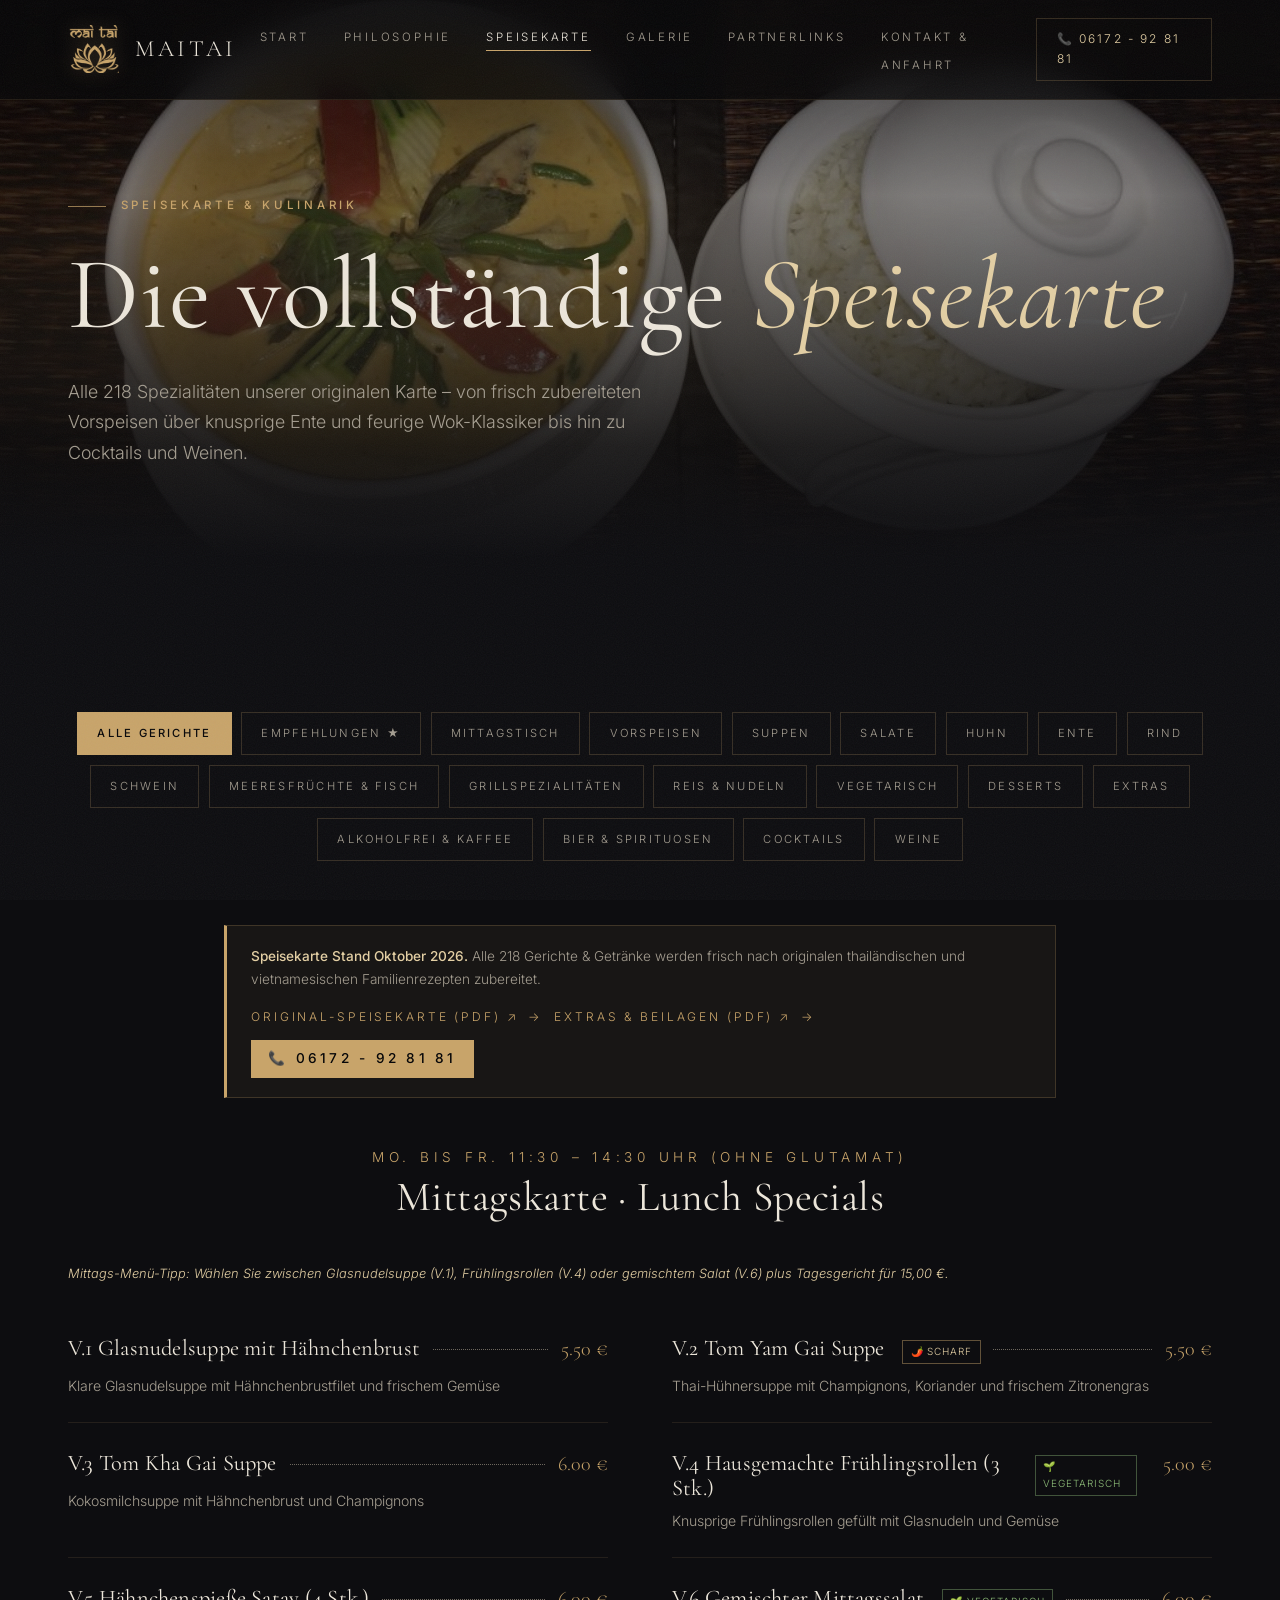
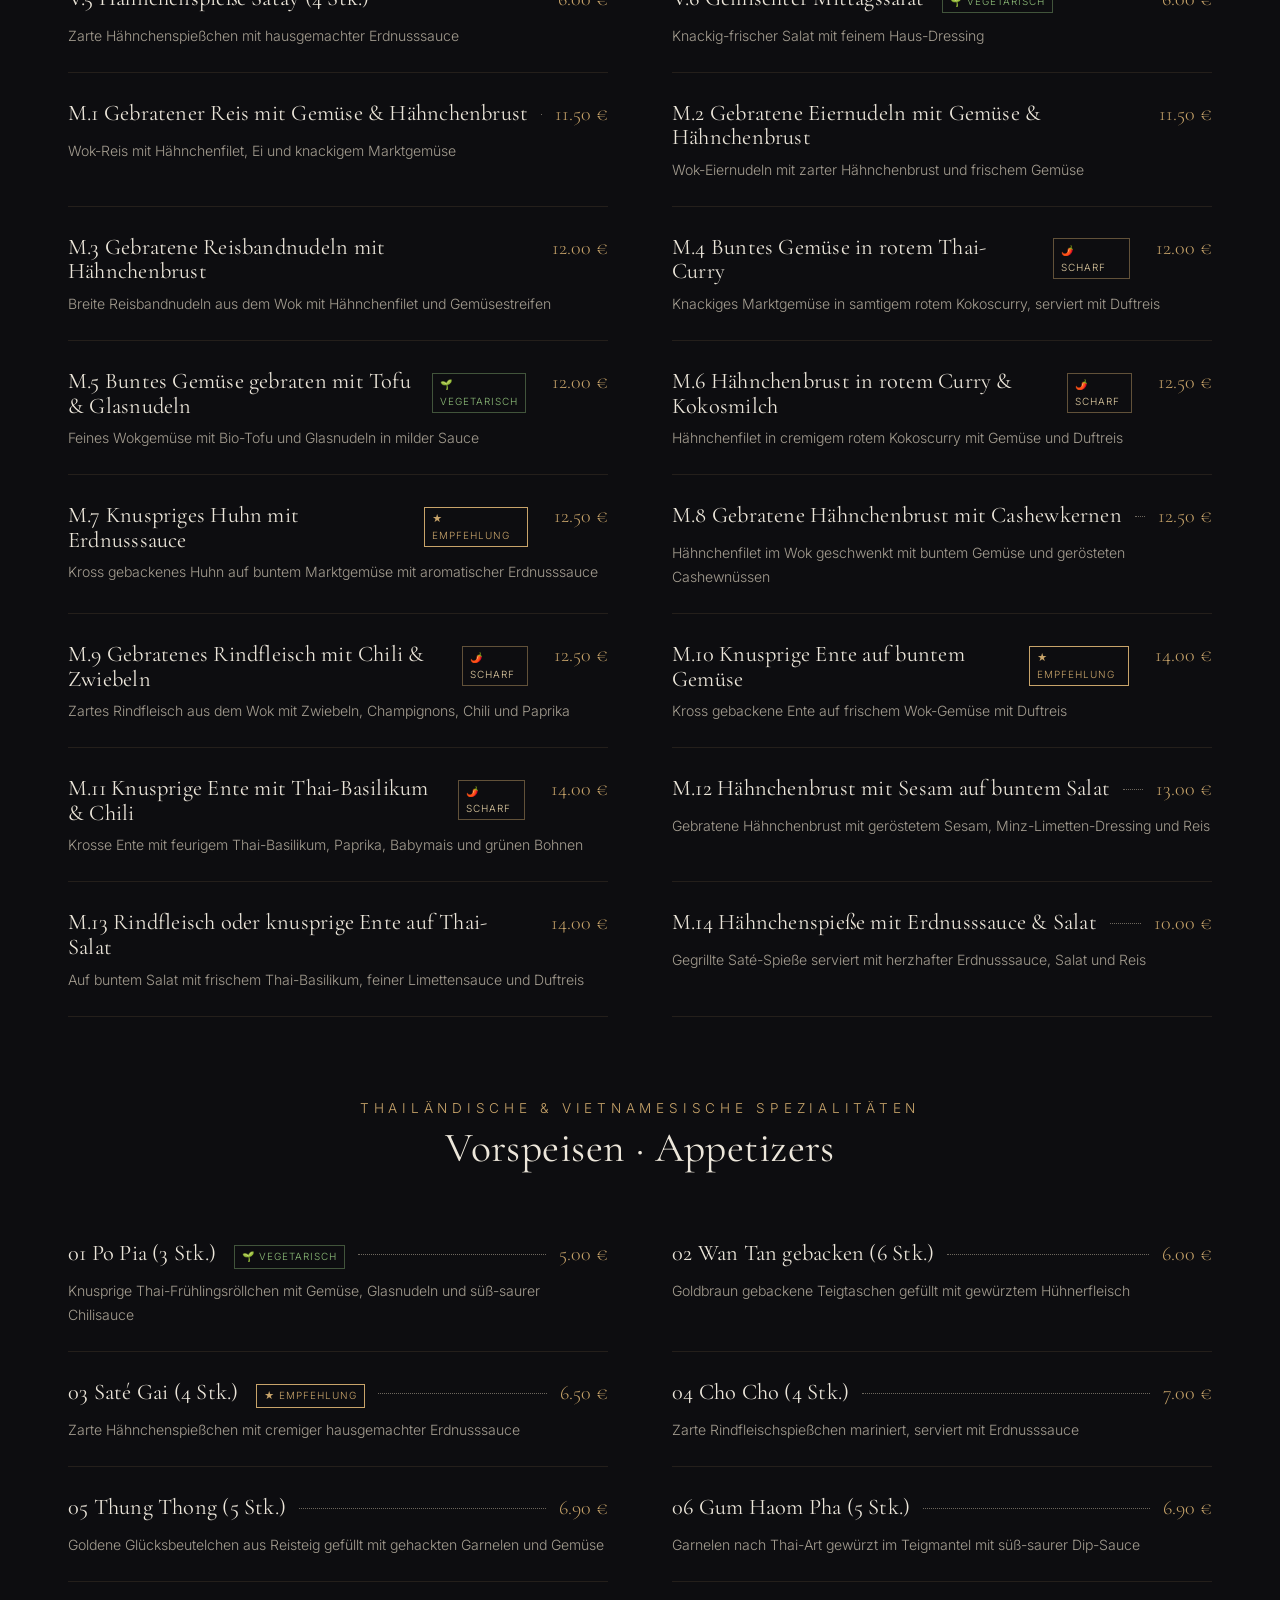
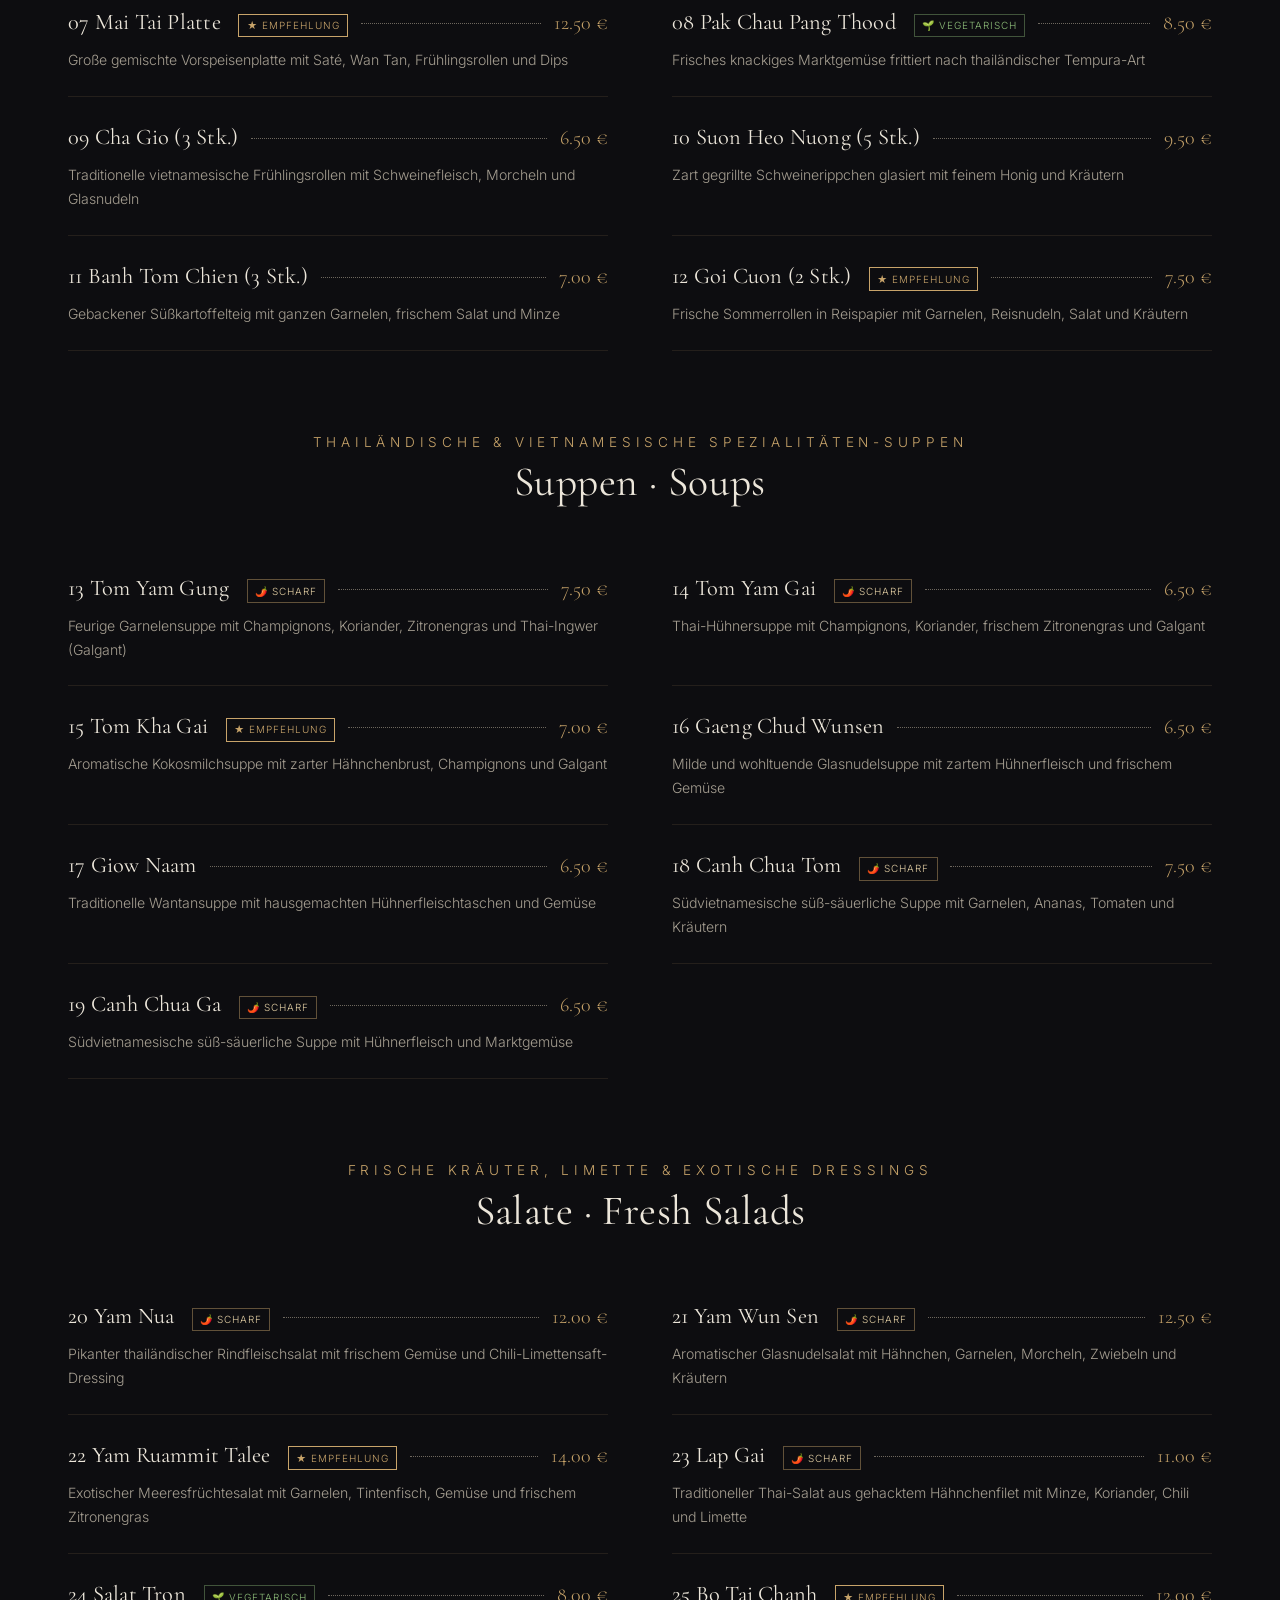
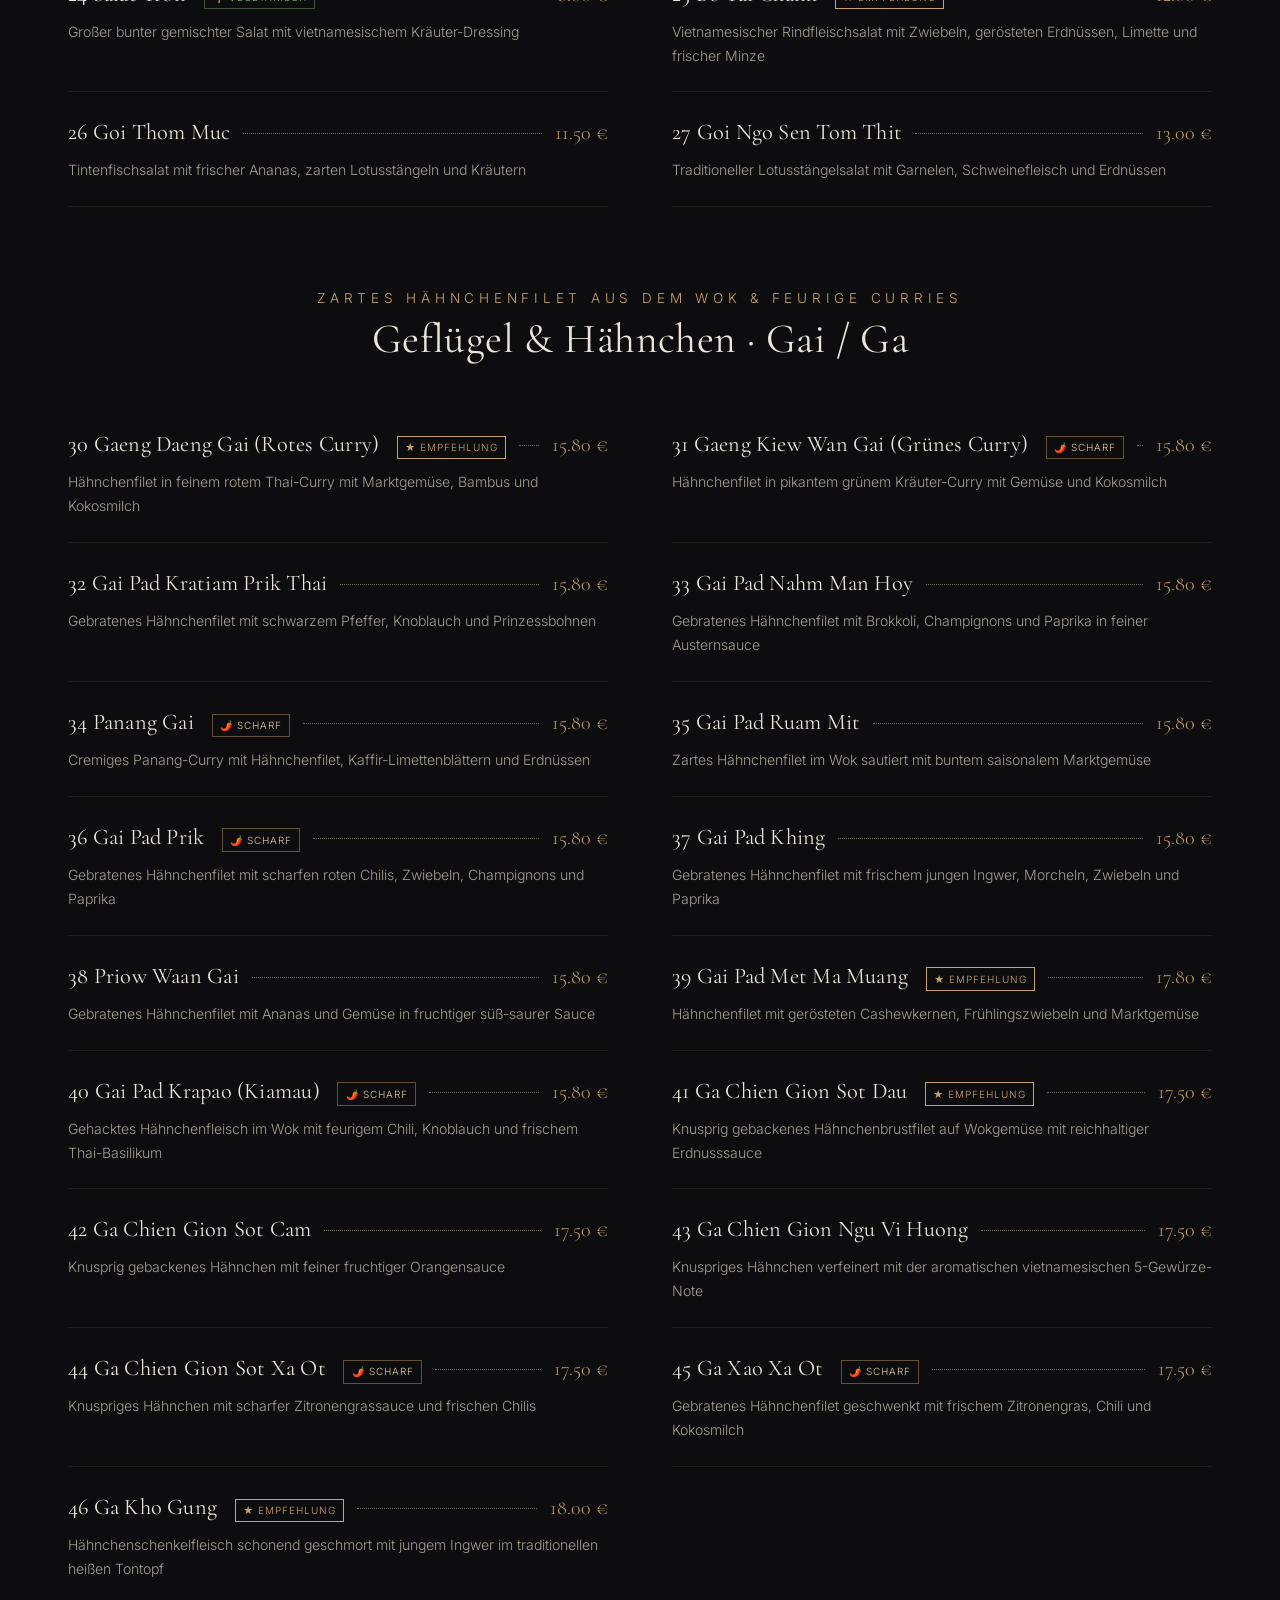
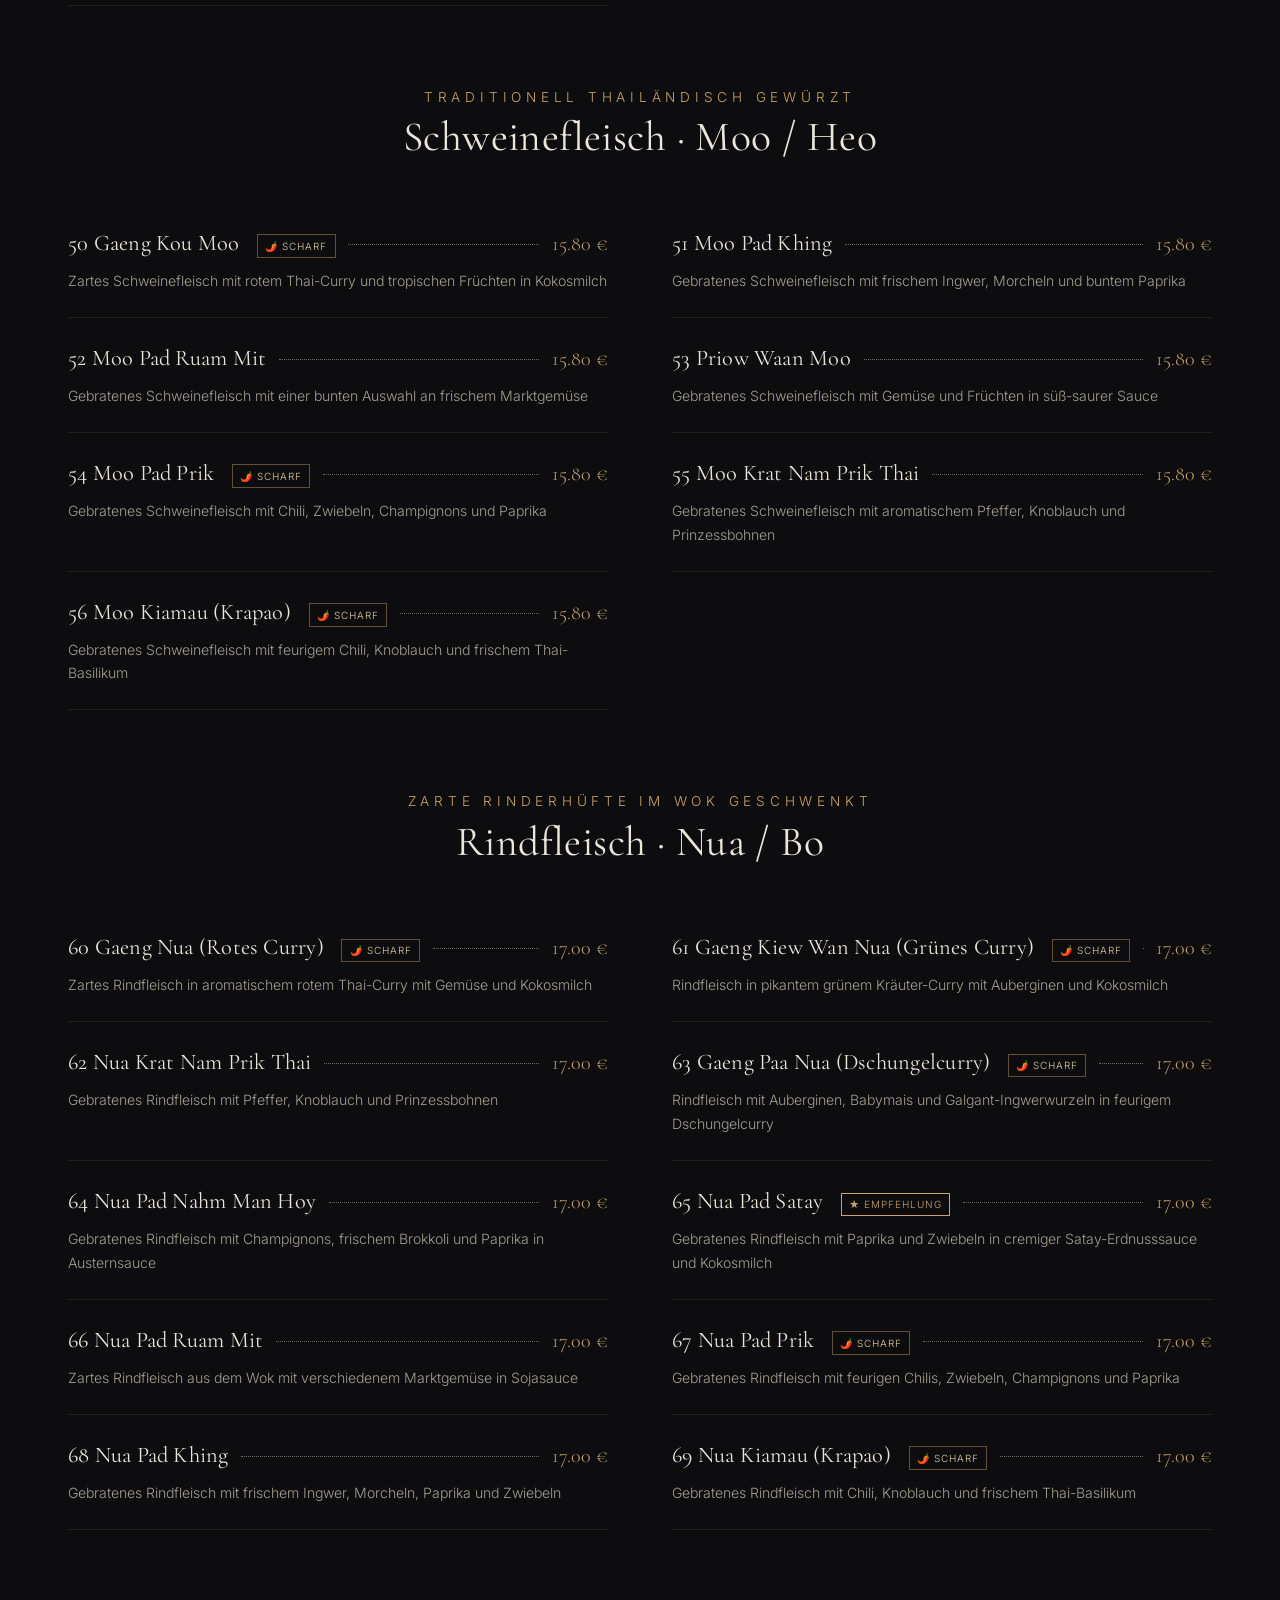
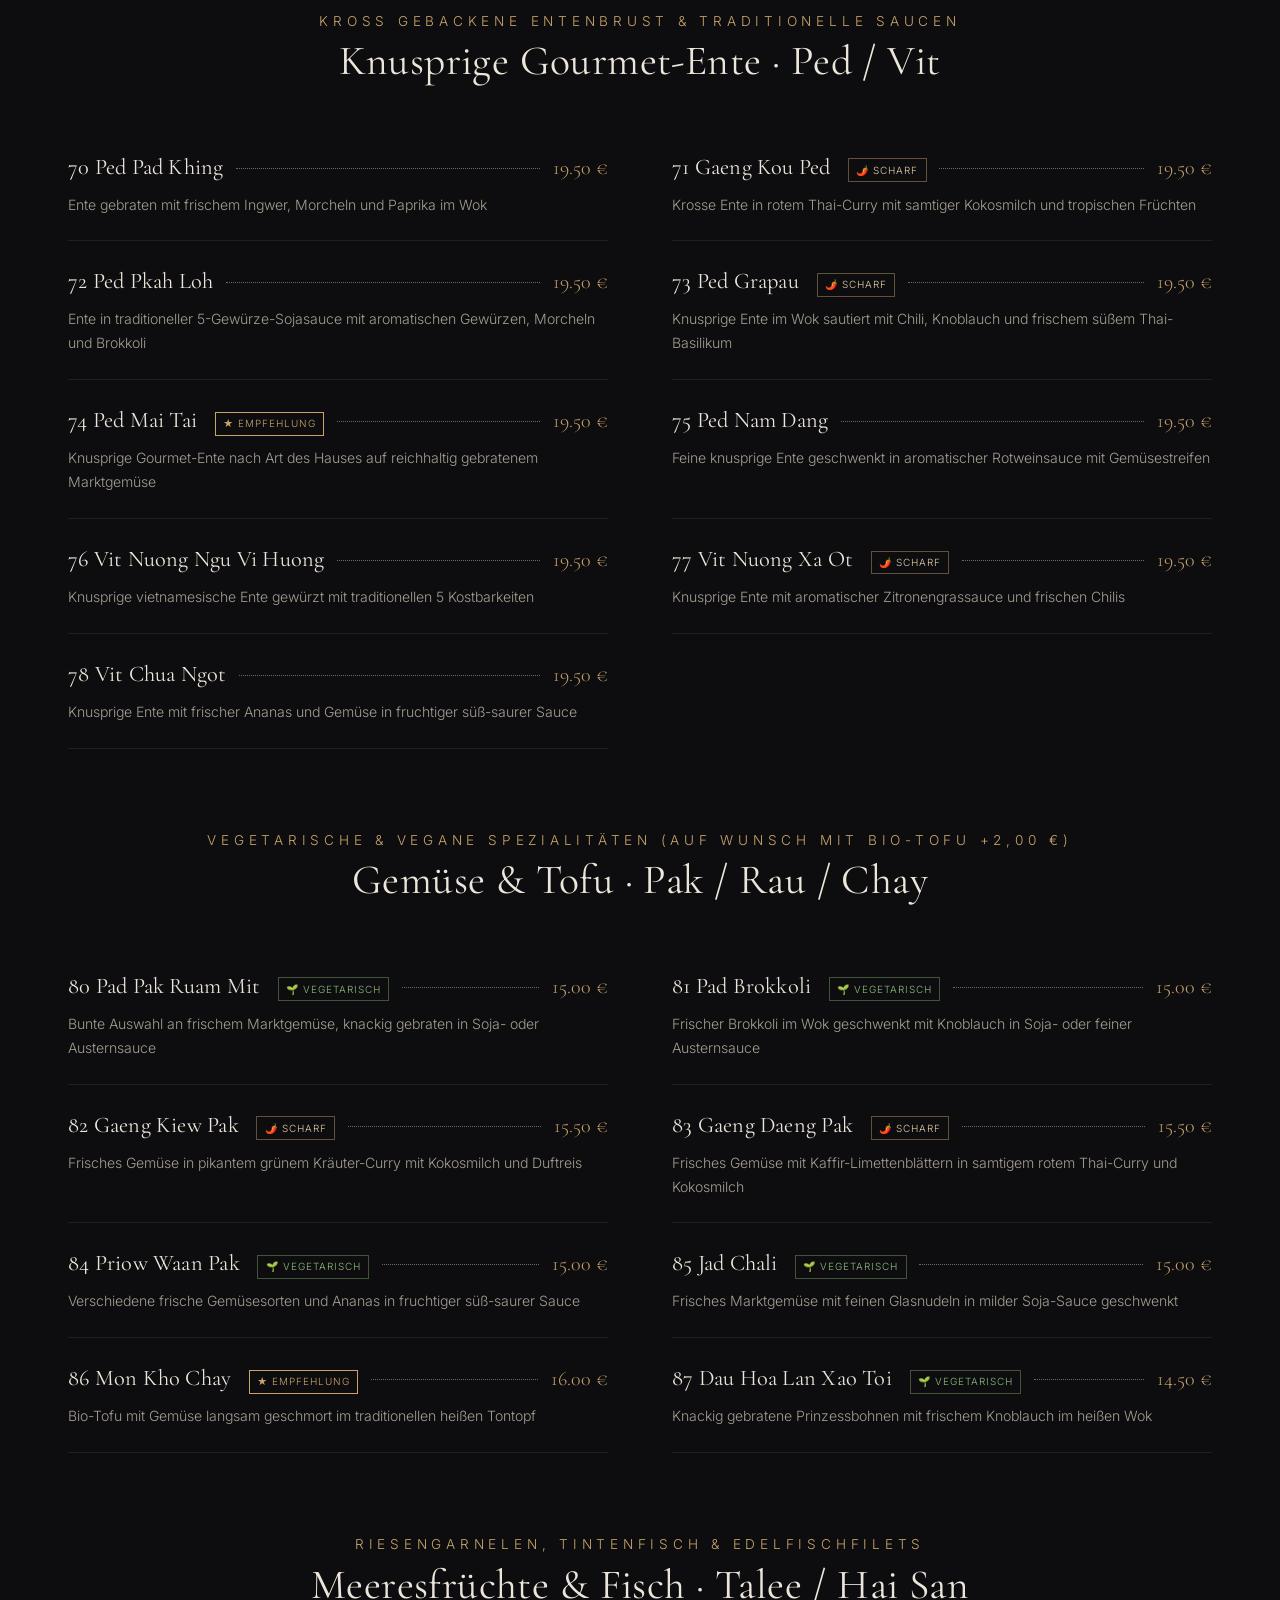
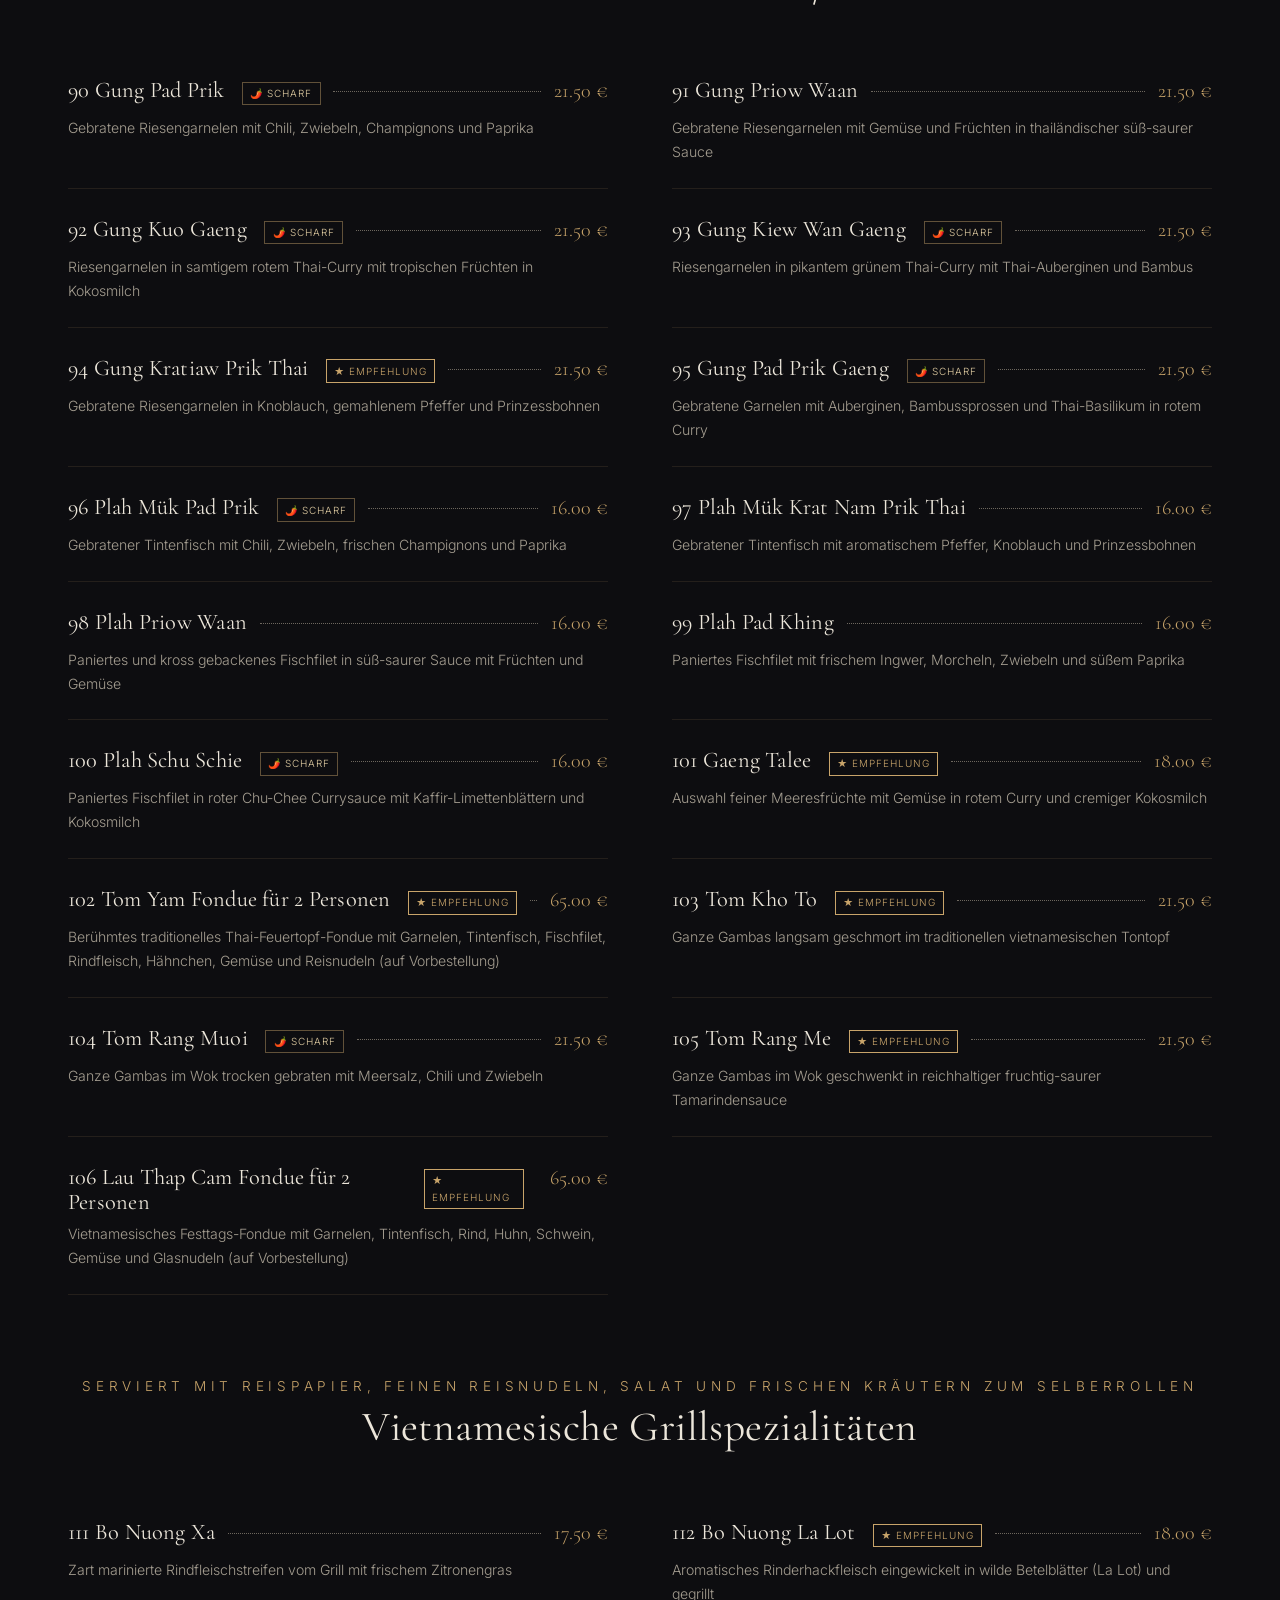
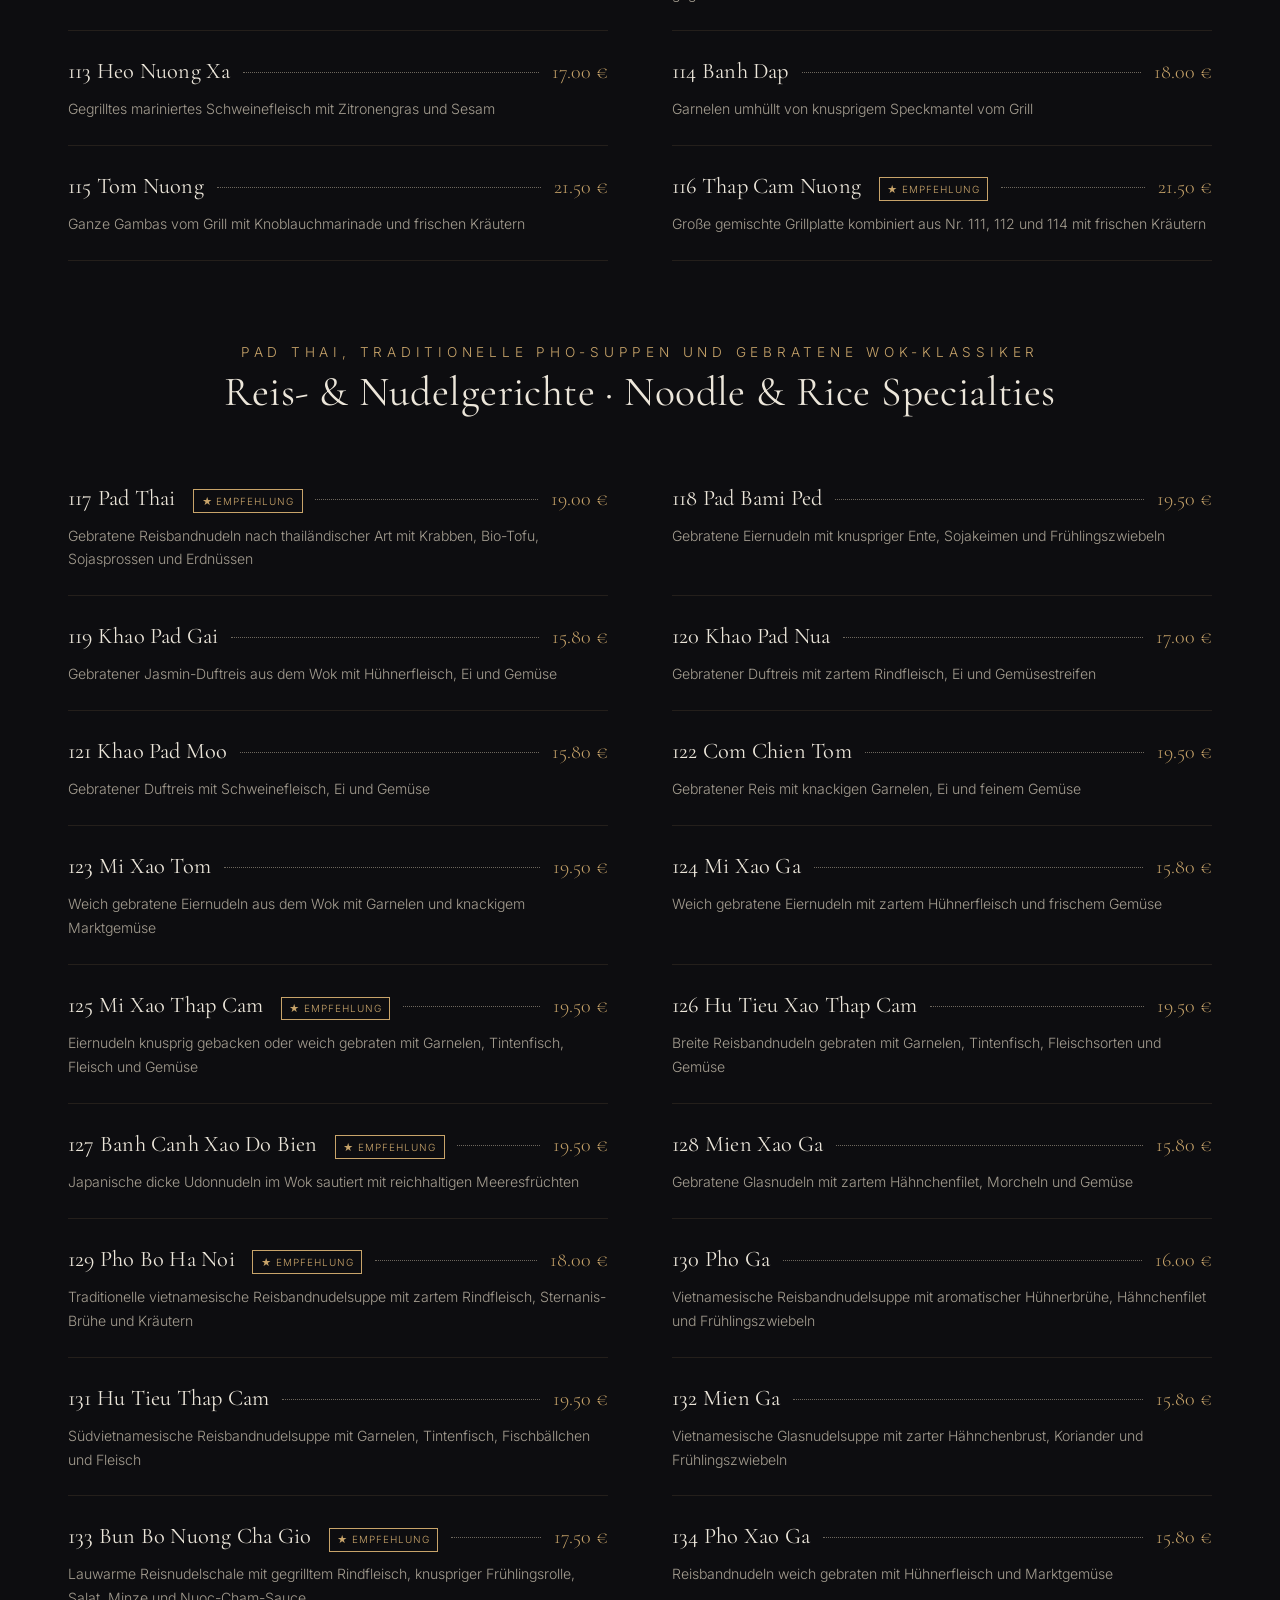
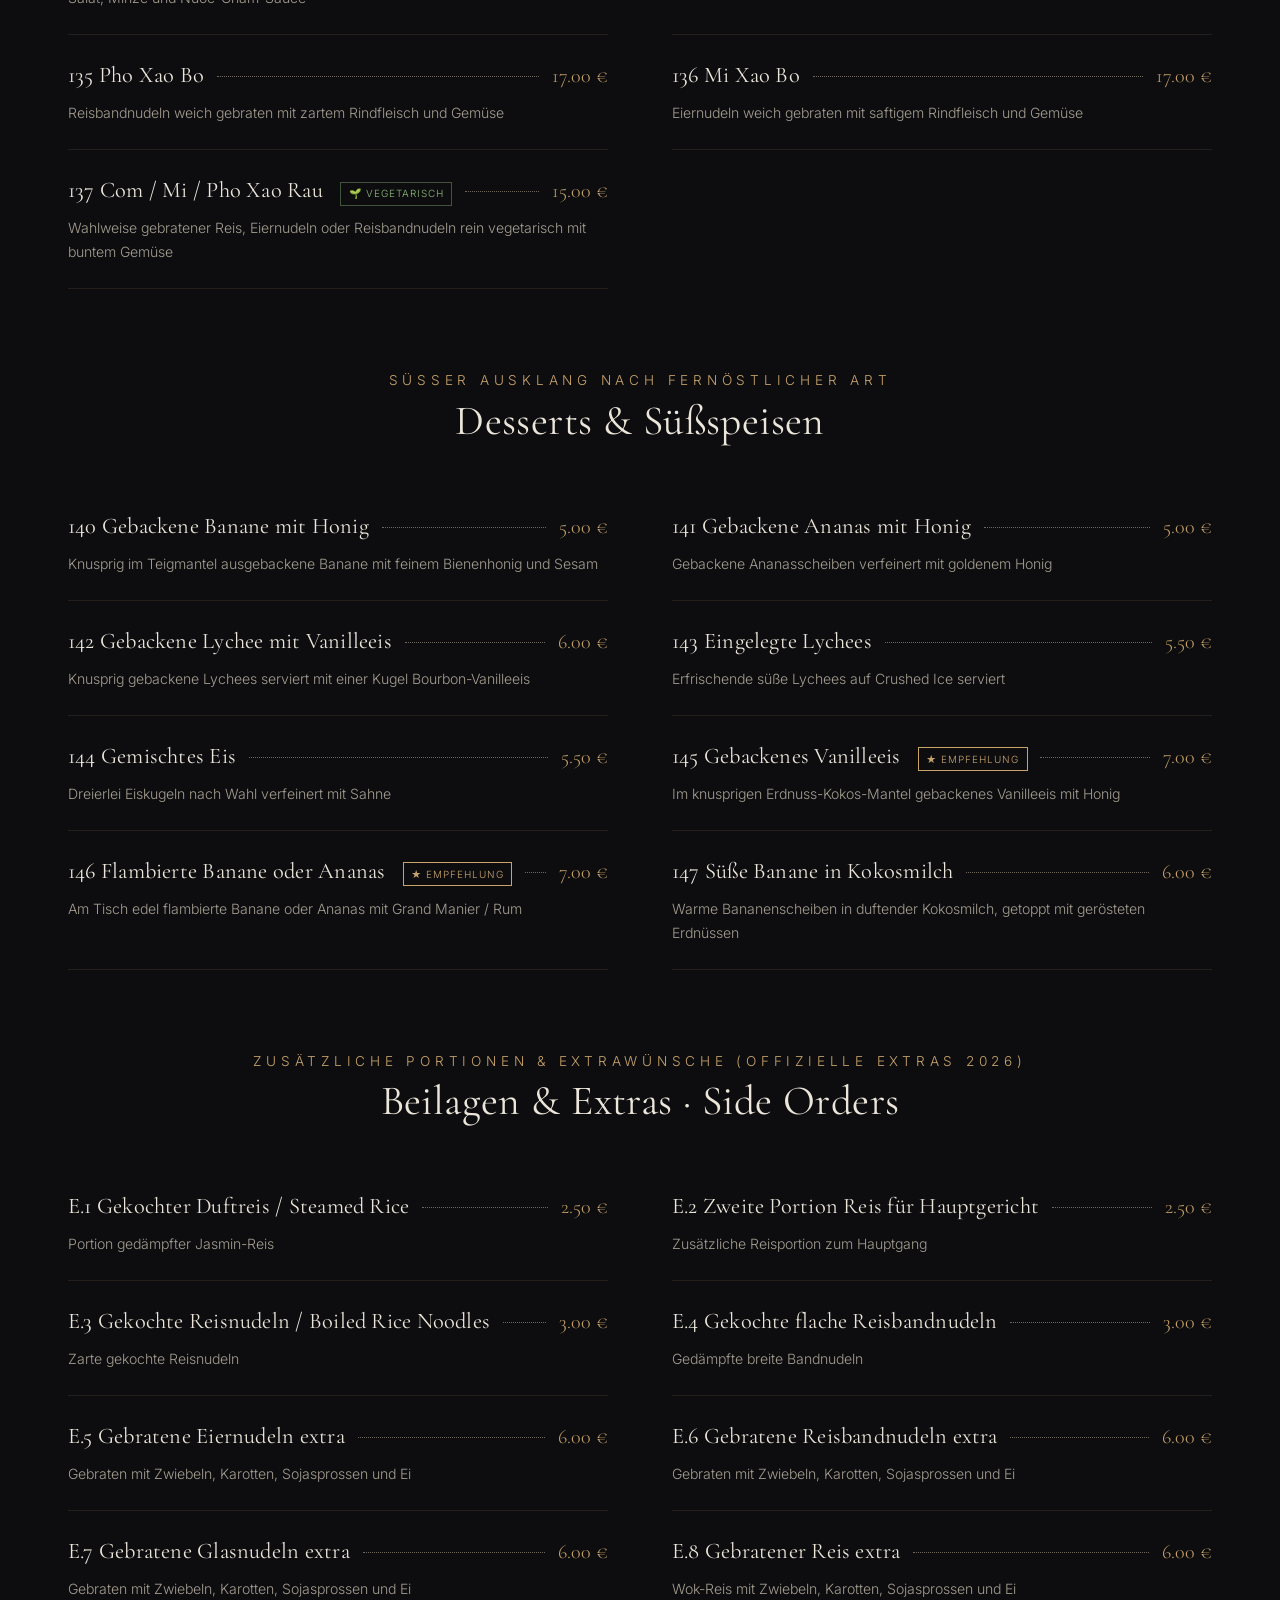
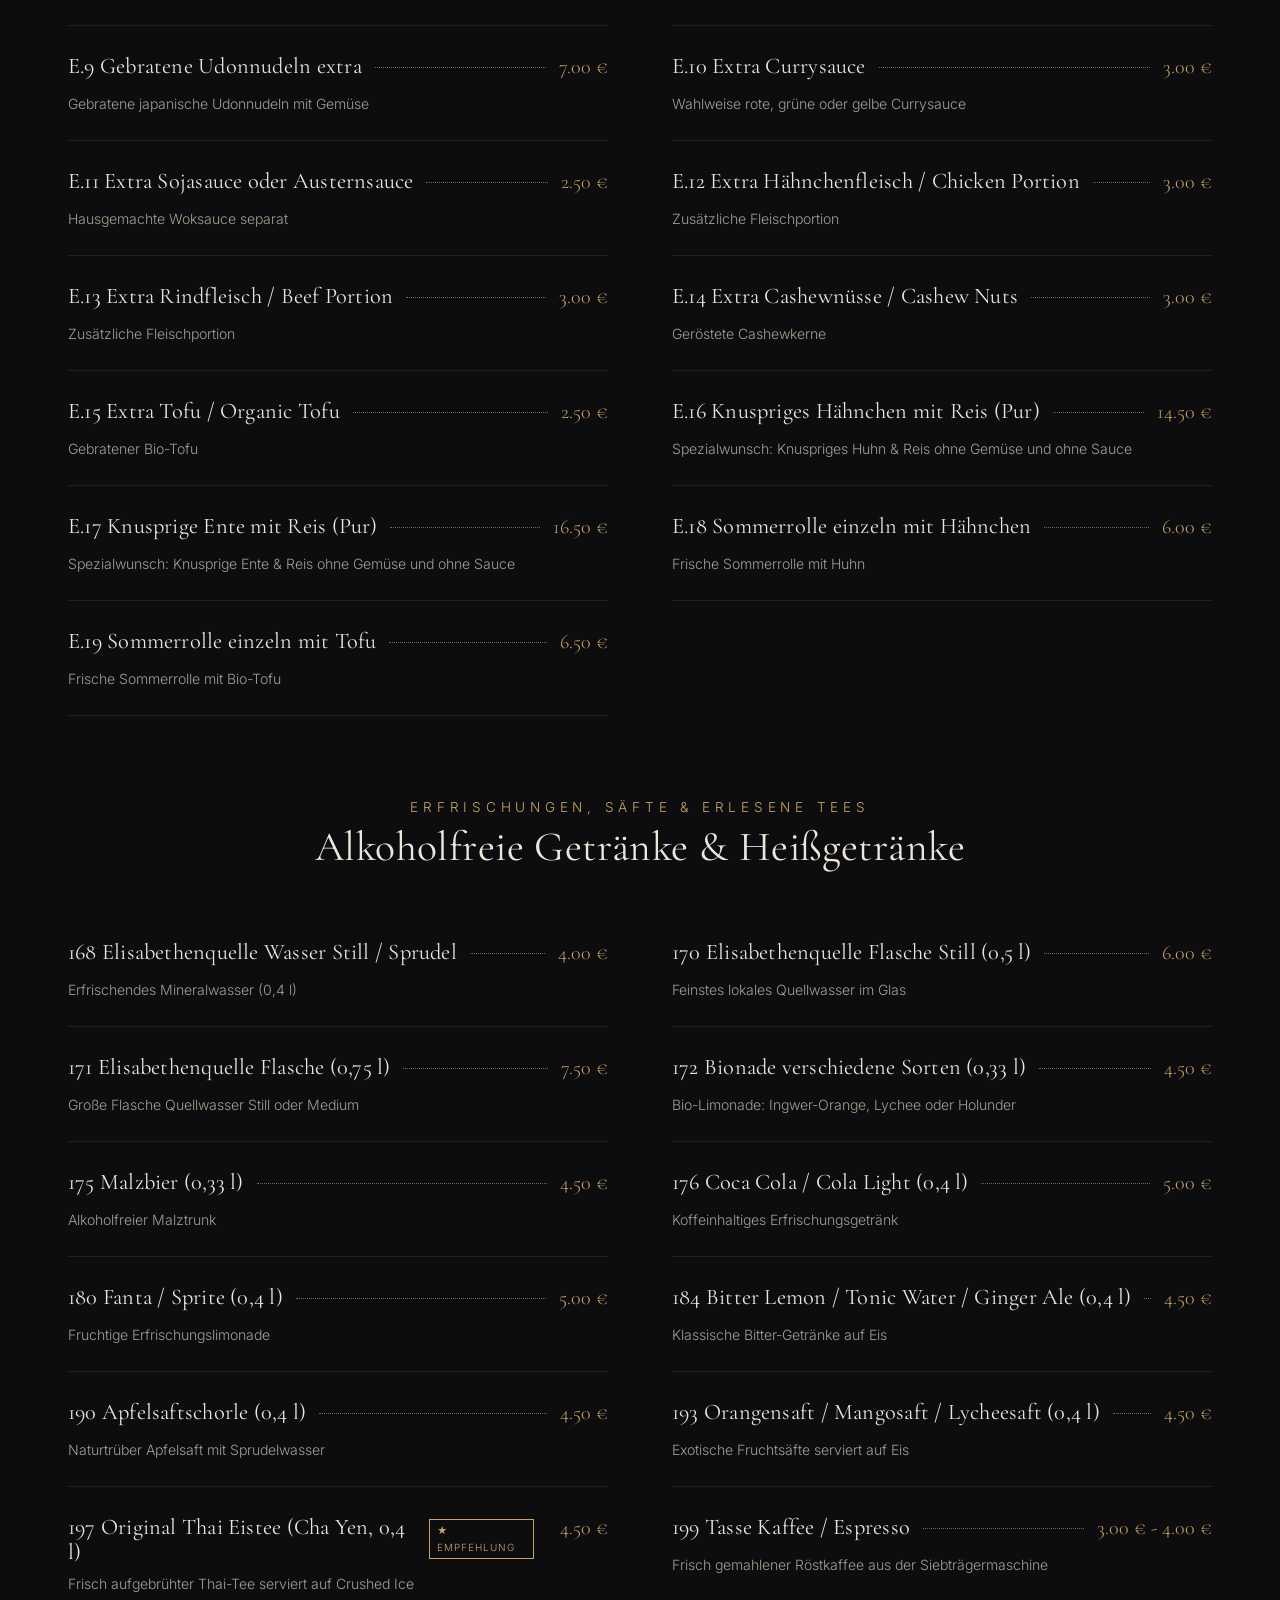
==== commit 514e5824: "Add files via upload" ====
--- a/menu.html
+++ b/menu.html
@@ -29,7 +29,7 @@
     <section class="section">
       <div class="container">
         <!-- Filter Chips -->
-        <div class="menu-filters reveal" role="group" aria-label="Kategoriefilter" style="overflow-x:auto;white-space:nowrap;padding-bottom:0.75rem">
+        <div class="menu-filters reveal" role="group" aria-label="Kategoriefilter">
           <button class="chip active" data-filter="all">Alle Gerichte</button>
           <button class="chip" data-filter="sig">Empfehlungen ★</button>
           <button class="chip" data-filter="lunch">Mittagstisch</button>
--- a/assets/css/style.css
+++ b/assets/css/style.css
@@ -170,14 +170,15 @@
 .nav__phone:hover {
   border-color: var(--gold); background: rgba(200, 164, 106, 0.08);
 }
-.burger { display: none; background: none; border: 0; width: 34px; height: 24px; position: relative; }
-.burger span { position: absolute; left: 0; width: 100%; height: 1px; background: var(--text); transition: 0.4s var(--ease); }
-.burger span:nth-child(1) { top: 4px; }
-.burger span:nth-child(2) { top: 12px; }
-.burger span:nth-child(3) { top: 20px; }
-.nav-open .burger span:nth-child(1) { top: 12px; transform: rotate(45deg); }
-.nav-open .burger span:nth-child(2) { opacity: 0; }
-.nav-open .burger span:nth-child(3) { top: 12px; transform: rotate(-45deg); }
+.burger { display: none; background: none; border: 0; width: 32px; height: 24px; position: relative; }
+.burger span { position: absolute; left: 0; width: 100%; height: 2px; background: var(--text); border-radius: 1px; transition: 0.35s var(--ease); }
+.burger span:nth-child(1) { top: 3px; }
+.burger span:nth-child(2) { top: 11px; }
+.burger span:nth-child(3) { top: 19px; }
+.nav-open .burger span { background: var(--gold); }
+.nav-open .burger span:nth-child(1) { top: 11px; transform: rotate(45deg); }
+.nav-open .burger span:nth-child(2) { opacity: 0; transform: scaleX(0); }
+.nav-open .burger span:nth-child(3) { top: 11px; transform: rotate(-45deg); }
 
 /* ---------- Hero (Stable, NO mouse wiggling, NO frame) ---------- */
 .hero {
@@ -387,6 +388,42 @@
 .footer-motto { font-family: var(--f-display); font-style: italic; font-size: 1.3rem; color: var(--text); margin-top: 1.2rem; max-width: 20rem; }
 .footer-bottom { display: flex; justify-content: space-between; flex-wrap: wrap; gap: 1rem; margin-top: 4rem; padding-top: 1.6rem; border-top: 1px solid var(--line); font-size: 0.75rem; color: var(--text-mute); }
 
+/* ---------- Back to Top Button ---------- */
+.back-to-top {
+  position: fixed;
+  right: clamp(1.2rem, 3vw, 2.5rem);
+  bottom: clamp(1.2rem, 3vw, 2.5rem);
+  width: 44px;
+  height: 44px;
+  border-radius: 50%;
+  background: rgba(13, 13, 16, 0.88);
+  backdrop-filter: blur(12px);
+  -webkit-backdrop-filter: blur(12px);
+  border: 1px solid var(--gold);
+  color: var(--gold);
+  display: flex;
+  align-items: center;
+  justify-content: center;
+  cursor: pointer;
+  z-index: 80;
+  opacity: 0;
+  visibility: hidden;
+  transform: translateY(16px);
+  transition: opacity 0.35s var(--ease), transform 0.35s var(--ease), visibility 0.35s, background 0.3s, color 0.3s;
+  box-shadow: 0 8px 24px rgba(0, 0, 0, 0.45);
+}
+.back-to-top.visible {
+  opacity: 1;
+  visibility: visible;
+  transform: translateY(0);
+}
+.back-to-top:hover {
+  background: var(--gold);
+  color: var(--ink-0);
+  transform: translateY(-3px);
+  box-shadow: 0 12px 28px rgba(200, 164, 106, 0.3);
+}
+
 /* ---------- Mobile Action Bar ---------- */
 .action-bar { display: none; }
 
@@ -409,13 +446,49 @@
   .footer-top { grid-template-columns: 1fr 1fr; }
 }
 @media (max-width: 900px) {
+  .site-header {
+    z-index: 100;
+  }
+  .site-header:has(.nav__links) {
+    /* Ensure container doesn't restrict fixed children */
+  }
+  .nav-open .site-header {
+    background: transparent;
+    border-bottom-color: transparent;
+  }
   .nav__links {
-    position: fixed; inset: 0; flex-direction: column; justify-content: center; align-items: center; gap: 2.2rem;
-    background: var(--ink-0); opacity: 0; pointer-events: none; transition: opacity 0.5s var(--ease);
-  }
-  .nav__links a { font-size: 1rem; }
-  .nav-open .nav__links { opacity: 1; pointer-events: auto; }
-  .burger { display: block; z-index: 2; }
+    position: fixed;
+    top: 0; left: 0; width: 100vw; height: 100vh; height: 100dvh;
+    flex-direction: column; justify-content: center; align-items: center; gap: 2rem;
+    background: #070709 !important;
+    background-color: rgb(7, 7, 9) !important;
+    opacity: 0; visibility: hidden; pointer-events: none;
+    transition: opacity 0.3s ease, visibility 0.3s;
+    z-index: 9999 !important;
+    padding: 2rem 1.5rem;
+  }
+  .nav__links a {
+    font-size: 1.25rem;
+    letter-spacing: 0.2em;
+    padding: 0.6rem 1.2rem;
+    display: inline-block;
+    color: var(--text);
+  }
+  .nav__links a:hover, .nav__links a[aria-current="page"] {
+    color: var(--gold-soft);
+  }
+  body.nav-open {
+    overflow: hidden;
+  }
+  .nav-open .nav__links {
+    opacity: 1; visibility: visible; pointer-events: auto;
+  }
+  .burger {
+    display: block;
+    z-index: 10001 !important;
+    position: relative;
+    cursor: pointer;
+  }
   .nav__phone { display: none; }
   .split, .split--rev { grid-template-columns: 1fr; }
   .split--rev .split__media { order: 0; }
@@ -430,15 +503,45 @@
   .scroll-cue { display: none; }
   .action-bar {
     display: grid; grid-template-columns: repeat(3, 1fr); position: fixed; inset: auto 0 0 0; z-index: 90;
-    background: rgba(7,7,9,0.95); backdrop-filter: blur(12px); border-top: 1px solid var(--line);
+    background: rgba(7,7,9,0.96); backdrop-filter: blur(14px); -webkit-backdrop-filter: blur(14px); border-top: 1px solid var(--line);
   }
   .action-bar a { padding: 0.95rem 0.5rem; text-align: center; font-size: 0.66rem; letter-spacing: 0.2em; text-transform: uppercase; color: var(--gold); }
   .action-bar a + a { border-left: 1px solid var(--line); }
-  body { padding-bottom: 3.2rem; }
+  body { padding-bottom: 3.5rem; }
+
+  .back-to-top {
+    bottom: 4.8rem;
+    right: 1.2rem;
+    width: 40px;
+    height: 40px;
+  }
+
+  /* Mobile horizontal scrolling chips */
+  .menu-filters {
+    display: flex;
+    flex-wrap: nowrap;
+    overflow-x: auto;
+    -webkit-overflow-scrolling: touch;
+    justify-content: flex-start;
+    padding: 0.5rem 0 1rem;
+    gap: 0.5rem;
+    scrollbar-width: none;
+  }
+  .menu-filters::-webkit-scrollbar { display: none; }
+  .chip {
+    flex-shrink: 0;
+    white-space: nowrap;
+    font-size: 0.65rem;
+    padding: 0.55rem 0.9rem;
+  }
 }
 @media (max-width: 560px) {
   .footer-top { grid-template-columns: 1fr; }
   .hero__meta { gap: 1.5rem; }
   .brand__name { font-size: 1.15rem; }
   .brand__logo-img { height: 38px; }
-}
+  .hero { padding-top: 6.5rem; }
+  .hero--page { min-height: 50svh; padding-top: 6rem; }
+  .hero__content .display { font-size: 2.2rem; }
+  .action-bar a { font-size: 0.6rem; letter-spacing: 0.12em; padding: 0.85rem 0.25rem; }
+}
